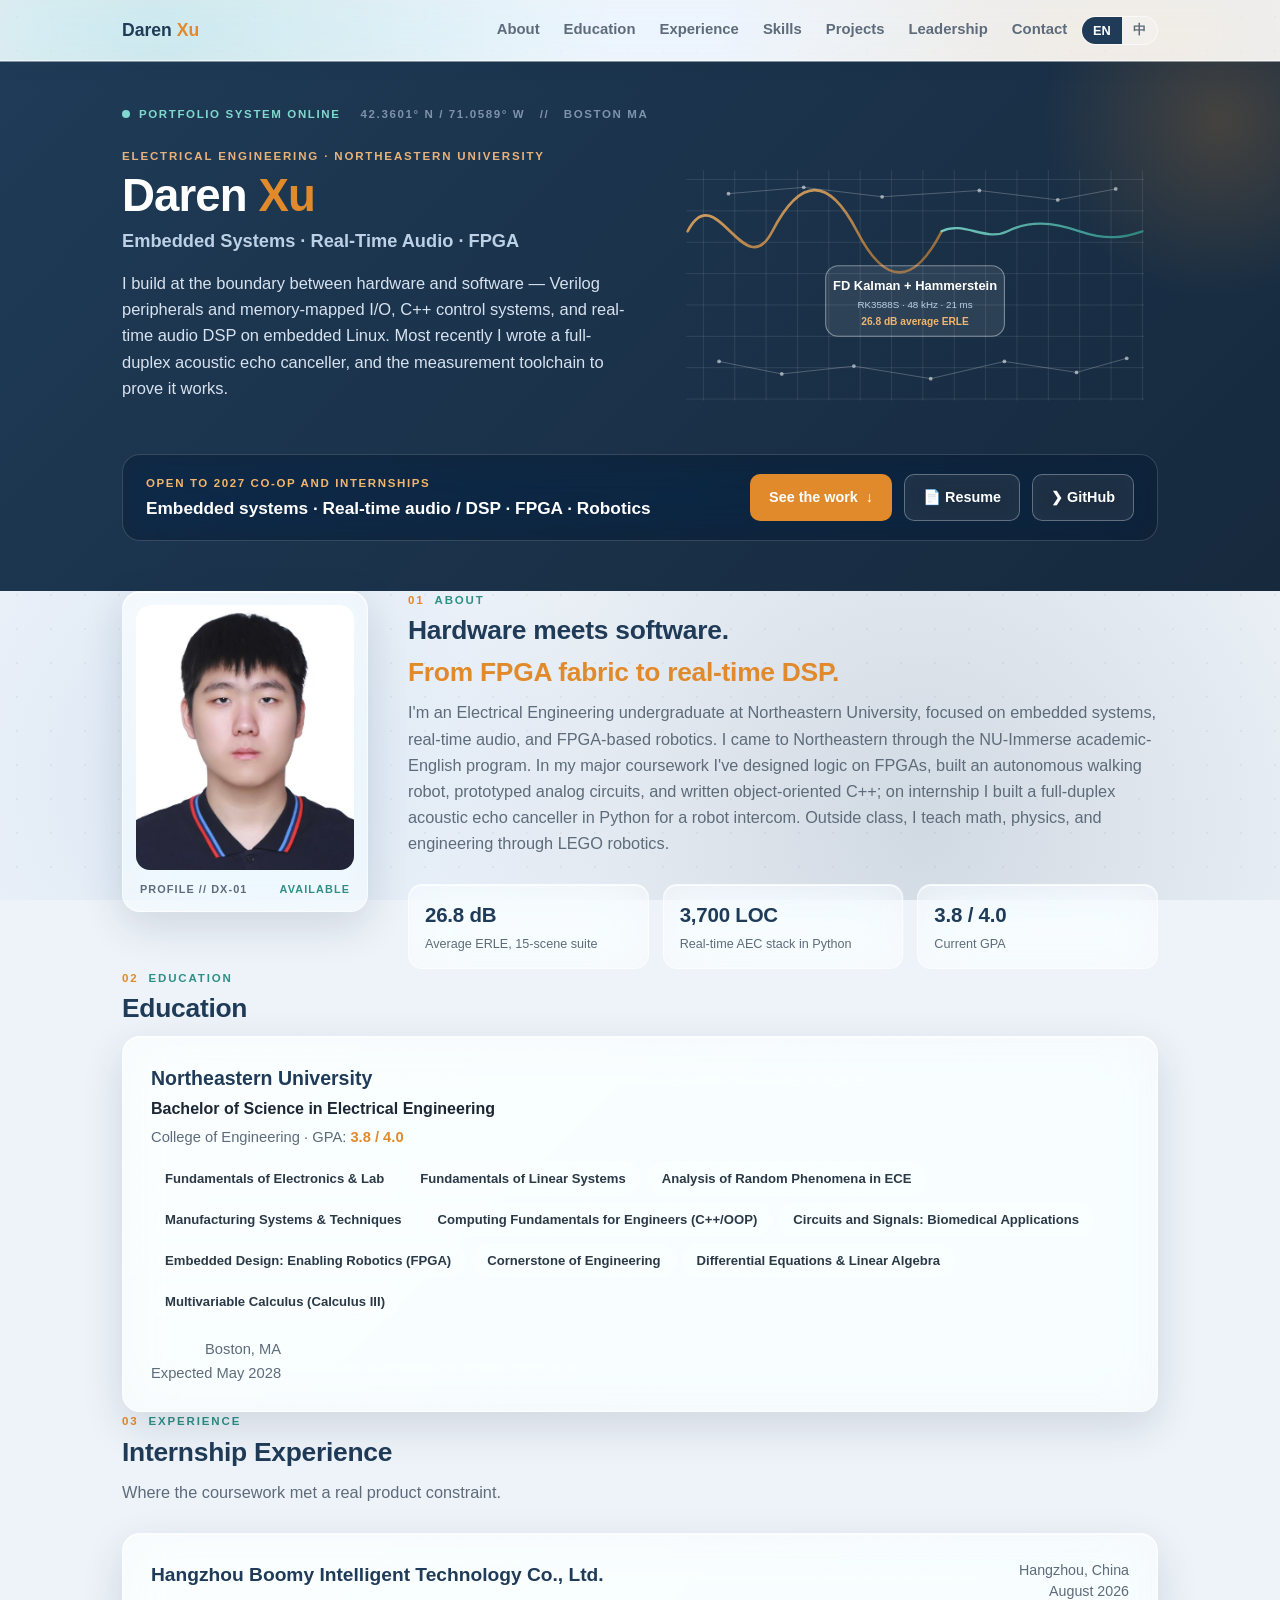
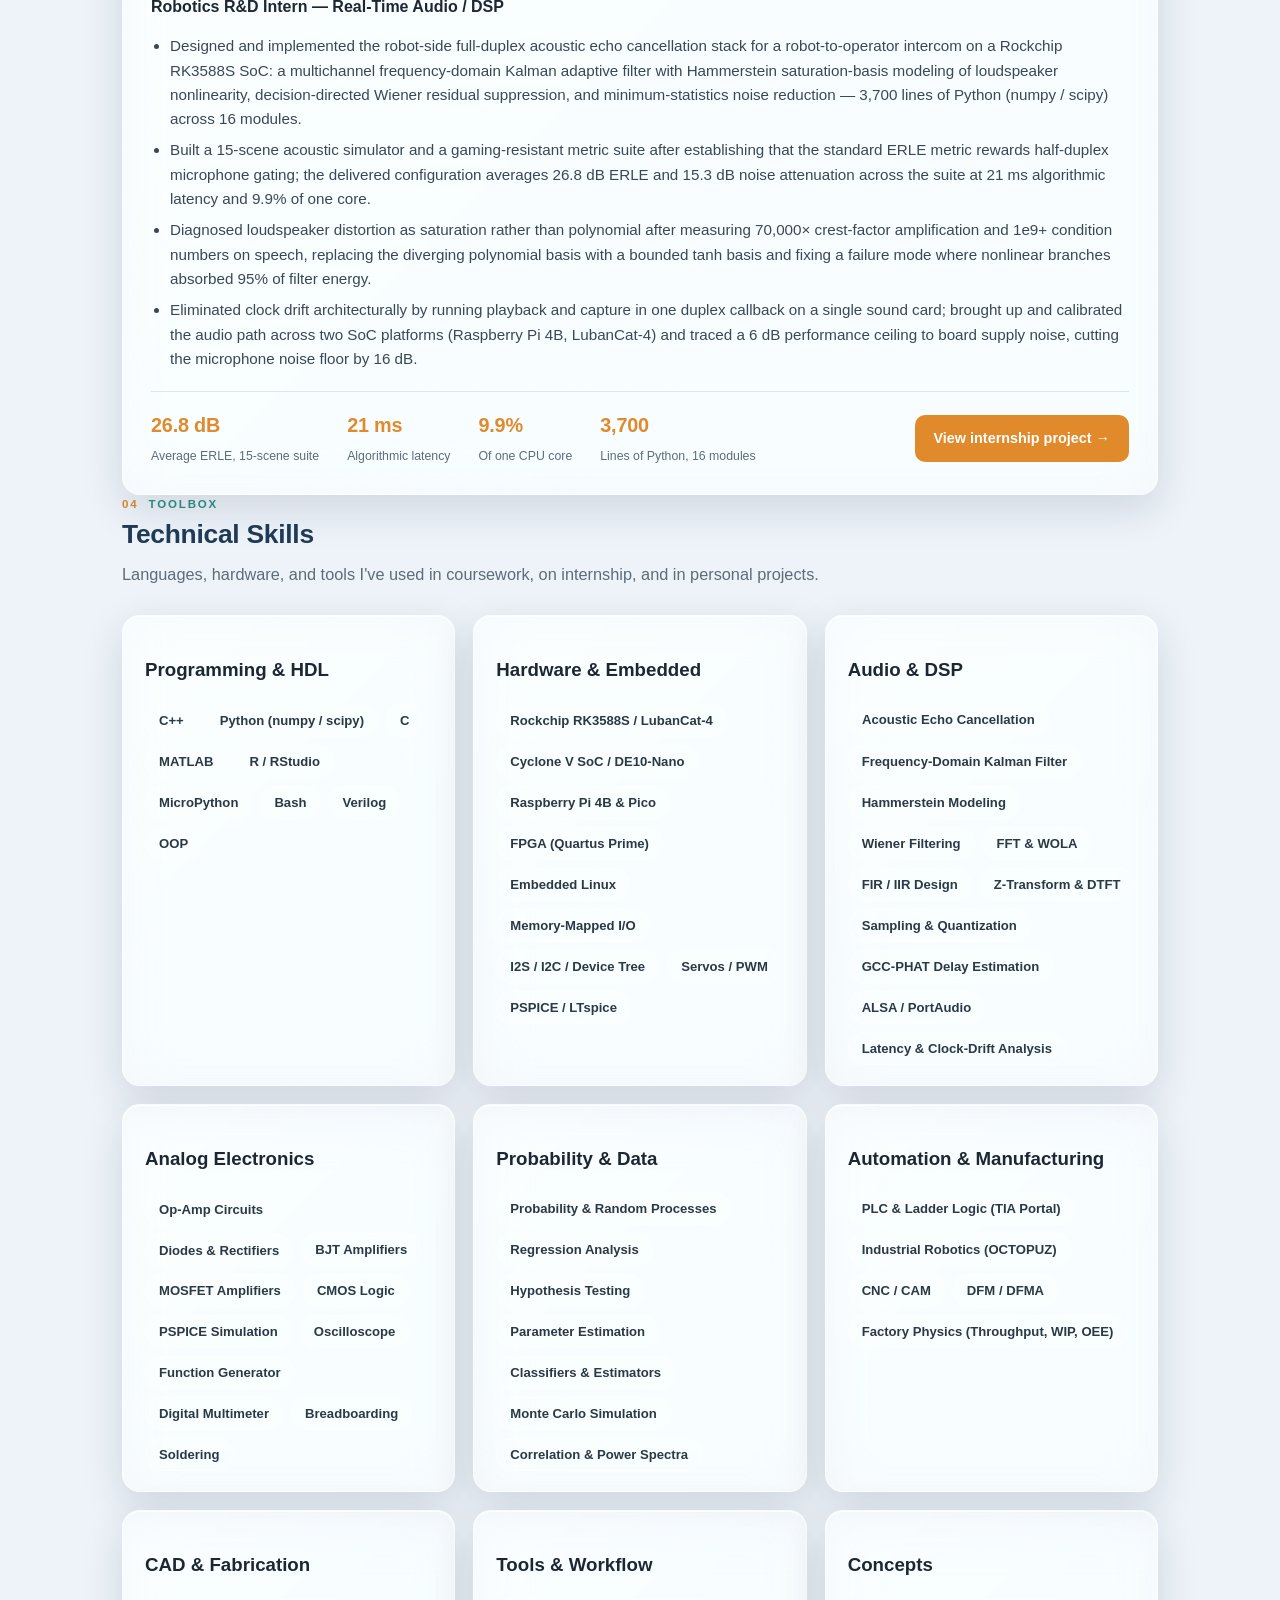
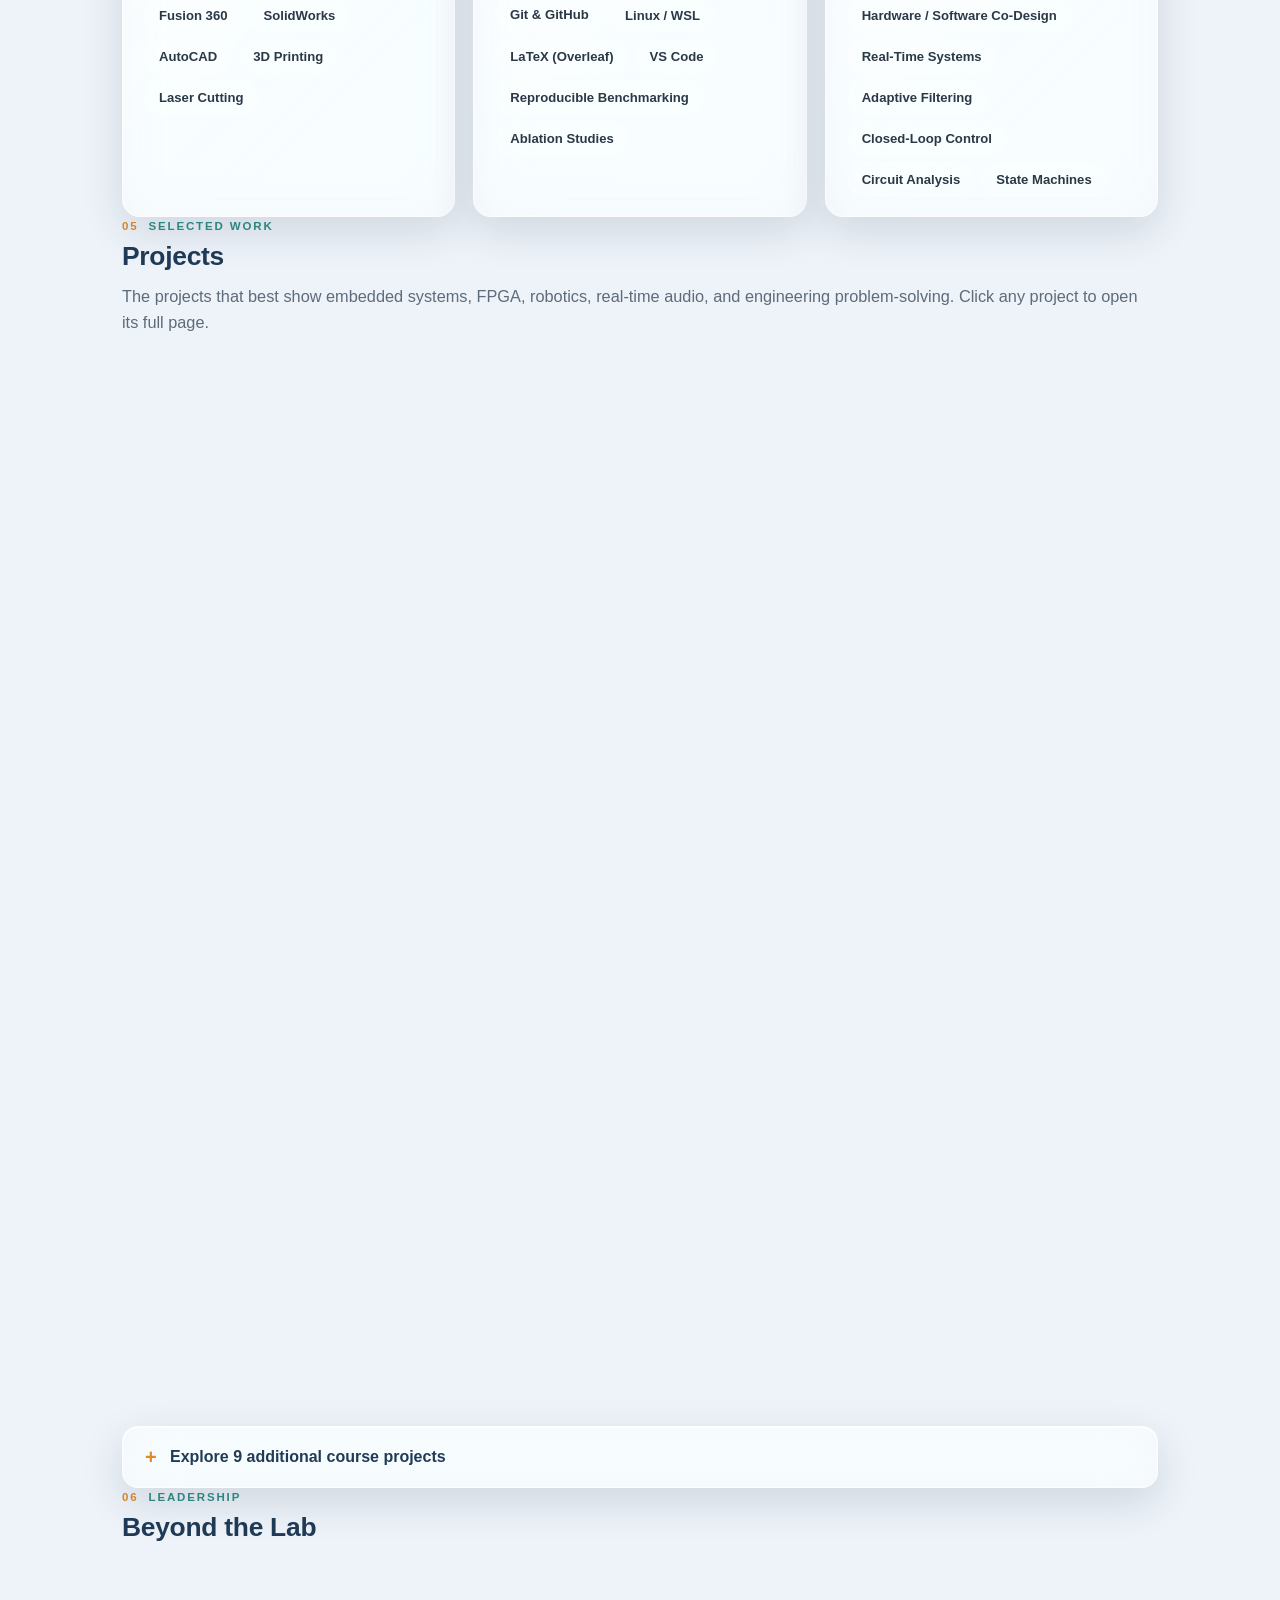
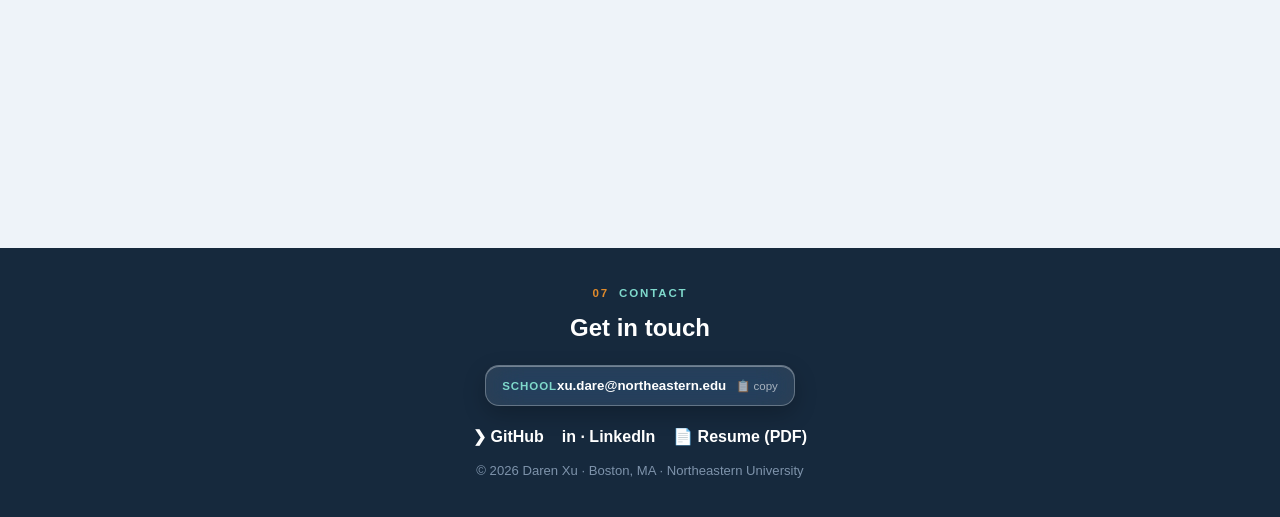
==== index.html @ 1334513c "Publish portfolio site Generated static site: bilingual landing page, 13 project pages, inline SVG d" ====
<!doctype html><html lang="en"><head><script>try{document.documentElement.setAttribute("data-lang",localStorage.getItem("lang")||"en")}catch(e){document.documentElement.setAttribute("data-lang","en")}</script>
<meta charset="utf-8"><meta name="viewport" content="width=device-width,initial-scale=1">
<title>Daren Xu · Embedded Systems, Real-Time Audio &amp; FPGA</title>
<meta name="description" content="Electrical Engineering portfolio of Daren Xu (Northeastern University) — embedded systems, real-time audio DSP, acoustic echo cancellation, FPGA, Verilog, C++, and robotics."><meta property="og:title" content="Daren Xu · Embedded Systems, Real-Time Audio &amp; FPGA"><meta property="og:description" content="Electrical Engineering portfolio of Daren Xu (Northeastern University) — embedded systems, real-time audio DSP, acoustic echo cancellation, FPGA, Verilog, C++, and robotics."><meta property="og:type" content="website"><meta property="og:image" content="assets/og-card.png"><meta name="twitter:card" content="summary_large_image"><meta name="twitter:title" content="Daren Xu · Embedded Systems, Real-Time Audio &amp; FPGA"><meta name="twitter:description" content="Electrical Engineering portfolio of Daren Xu (Northeastern University) — embedded systems, real-time audio DSP, acoustic echo cancellation, FPGA, Verilog, C++, and robotics."><meta name="twitter:image" content="assets/og-card.png"><link rel="icon" type="image/svg+xml" href="assets/favicon.svg">
<script type="application/ld+json">{"@context": "https://schema.org", "@type": "Person", "name": "Daren Xu", "jobTitle": "Electrical Engineering Student", "affiliation": {"@type": "CollegeOrUniversity", "name": "Northeastern University"}, "email": "mailto:xu.dare@northeastern.edu", "address": {"@type": "PostalAddress", "addressLocality": "Boston", "addressRegion": "MA"}, "sameAs": ["https://github.com/Daren210523", "https://www.linkedin.com/in/daren-xu-53a20a3a8"], "knowsAbout": ["Embedded systems", "FPGA", "Verilog", "C++", "Robotics", "Real-time audio", "Acoustic echo cancellation", "Adaptive filtering", "Signal processing"]}</script>
<link rel="stylesheet" href="assets/styles.css?v=cf0dbdbd"></head><body>
<a class="skip-link" href="#main-content">Skip to main content</a>
<canvas id="bgCanvas" aria-hidden="true"></canvas>
<div class="scroll-progress" aria-hidden="true"><span></span></div>
<nav aria-label="Primary navigation"><div class="wrap nav-in"><a class="brand" href="#top">Daren <span>Xu</span></a><div class="nav-right"><div class="nav-links" id="primary-navigation"><a href="#about"><span lang="en">About</span><span lang="zh">关于</span></a><a href="#education"><span lang="en">Education</span><span lang="zh">教育</span></a><a href="#experience"><span lang="en">Experience</span><span lang="zh">经历</span></a><a href="#skills"><span lang="en">Skills</span><span lang="zh">技能</span></a><a href="#projects"><span lang="en">Projects</span><span lang="zh">项目</span></a><a href="#more"><span lang="en">Leadership</span><span lang="zh">领导力</span></a><a href="#contact"><span lang="en">Contact</span><span lang="zh">联系</span></a></div><div class="langsw" role="group" aria-label="Language"><button type="button" class="lang-opt" data-set="en" aria-label="Show English">EN</button><button type="button" class="lang-opt" data-set="zh" aria-label="显示中文">中</button></div><button class="nav-toggle" type="button" aria-label="Open navigation menu" aria-controls="primary-navigation" aria-expanded="false">&#9776;</button></div></div></nav>
<header class="hero" id="top"><canvas id="heroCanvas" aria-hidden="true"></canvas>
  <div class="wrap hero-hud">
    <div class="hero-topline">
      <span class="system-online"><i class="pulse" aria-hidden="true"></i><span lang="en">Portfolio system online</span><span lang="zh">作品集系统在线</span></span>
      <span class="hero-coordinates">42.3601&deg; N / 71.0589&deg; W &nbsp; // &nbsp; BOSTON MA</span>
    </div>
    <div class="hero-main">
      <div class="hero-copy">
        <div class="eyebrow" style="color:#e9b27a"><span lang="en">Electrical Engineering · Northeastern University</span><span lang="zh">电气工程 · 东北大学</span></div>
        <h1>Daren <b>Xu</b></h1>
        <div class="role"><span lang="en">Embedded Systems · Real-Time Audio · FPGA</span><span lang="zh">嵌入式系统 · 实时音频 · FPGA</span></div>
        <p class="lead"><span lang="en">I build at the boundary between hardware and software — Verilog peripherals and memory-mapped I/O, C++ control systems, and real-time audio DSP on embedded Linux. Most recently I wrote a full-duplex acoustic echo canceller, and the measurement toolchain to prove it works.</span><span lang="zh">我在软硬件的交界处做设计——Verilog 外设与内存映射 I/O、C++ 控制系统，以及嵌入式 Linux 上的实时音频 DSP。最近我写了一套全双工声学回声消除系统，以及用来证明它确实有效的测量工具链。</span></p>
      </div>
      <div class="hero-art"><svg viewBox="0 0 620 330" xmlns="http://www.w3.org/2000/svg" preserveAspectRatio="xMidYMid meet" aria-hidden="true" style="width:100%;height:auto;display:block" font-family="Segoe UI,Arial">
<defs><linearGradient id="hgA" x1="0" y1="0" x2="1" y2="1"><stop offset="0" stop-color="#f2b66c" stop-opacity=".95"/><stop offset="1" stop-color="#e08a2b" stop-opacity=".6"/></linearGradient>
<linearGradient id="hgB" x1="0" y1="0" x2="1" y2="0"><stop offset="0" stop-color="#7fd9cc"/><stop offset="1" stop-color="#2f8f86"/></linearGradient></defs>
<g stroke="rgba(255,255,255,.13)" stroke-width="1"><line x1="40" y1="18" x2="40" y2="312"/><line x1="80" y1="18" x2="80" y2="312"/><line x1="120" y1="18" x2="120" y2="312"/><line x1="160" y1="18" x2="160" y2="312"/><line x1="200" y1="18" x2="200" y2="312"/><line x1="240" y1="18" x2="240" y2="312"/><line x1="280" y1="18" x2="280" y2="312"/><line x1="320" y1="18" x2="320" y2="312"/><line x1="360" y1="18" x2="360" y2="312"/><line x1="400" y1="18" x2="400" y2="312"/><line x1="440" y1="18" x2="440" y2="312"/><line x1="480" y1="18" x2="480" y2="312"/><line x1="520" y1="18" x2="520" y2="312"/><line x1="560" y1="18" x2="560" y2="312"/><line x1="600" y1="18" x2="600" y2="312"/><line x1="18" y1="30" x2="602" y2="30"/><line x1="18" y1="70" x2="602" y2="70"/><line x1="18" y1="110" x2="602" y2="110"/><line x1="18" y1="150" x2="602" y2="150"/><line x1="18" y1="190" x2="602" y2="190"/><line x1="18" y1="230" x2="602" y2="230"/><line x1="18" y1="270" x2="602" y2="270"/><line x1="18" y1="310" x2="602" y2="310"/></g>
<g fill="none" stroke-linecap="round">
<path d="M20 96 C56 26 92 166 128 96 S200 26 236 96 S308 166 344 96" stroke="url(#hgA)" stroke-width="3.4" opacity=".95"/>
<path d="M344 96 C372 82 400 110 428 96 S484 84 520 96 S576 104 600 96" stroke="url(#hgB)" stroke-width="3" opacity=".9"/>
</g>
<g><rect x="196" y="140" width="228" height="90" rx="16" fill="rgba(255,255,255,.09)" stroke="rgba(255,255,255,.42)" stroke-width="1.4"/>
<text x="310" y="171" text-anchor="middle" fill="#ffffff" font-size="16.5" font-weight="800">FD Kalman + Hammerstein</text>
<text x="310" y="194" text-anchor="middle" fill="#bcd0e6" font-size="12.5">RK3588S &#183; 48 kHz &#183; 21 ms</text>
<text x="310" y="216" text-anchor="middle" fill="#f2b66c" font-size="13" font-weight="700">26.8 dB average ERLE</text></g>
<g fill="rgba(255,255,255,.55)"><circle cx="60" cy="262" r="2.4"/><circle cx="140" cy="278" r="2.4"/><circle cx="232" cy="268" r="2.4"/><circle cx="330" cy="284" r="2.4"/><circle cx="424" cy="262" r="2.4"/><circle cx="516" cy="276" r="2.4"/><circle cx="580" cy="258" r="2.4"/><circle cx="72" cy="48" r="2.4"/><circle cx="168" cy="40" r="2.4"/><circle cx="268" cy="52" r="2.4"/><circle cx="392" cy="44" r="2.4"/><circle cx="492" cy="56" r="2.4"/><circle cx="566" cy="42" r="2.4"/></g>
<g stroke="rgba(255,255,255,.26)" stroke-width="1.2" fill="none">
<path d="M60 262 L140 278 L232 268 L330 284 L424 262 L516 276 L580 258"/>
<path d="M72 48 L168 40 L268 52 L392 44 L492 56 L566 42"/></g>
</svg></div>
    </div>
    <div class="hero-dock">
      <div class="dock-copy"><span><span lang="en">Open to 2027 co-op and internships</span><span lang="zh">寻找 2027 年 Co-op 与实习机会</span></span><strong><span lang="en">Embedded systems · Real-time audio / DSP · FPGA · Robotics</span><span lang="zh">嵌入式系统 · 实时音频 / DSP · FPGA · 机器人</span></strong></div>
      <div class="btns">
        <a class="btn btn-primary" href="#experience"><span lang="en">See the work</span><span lang="zh">查看作品</span> &darr;</a>
        <a class="btn btn-ghost i18n-btn" lang="en" href="Daren_Xu_Resume_Web.pdf" target="_blank">&#128196; Resume</a><a class="btn btn-ghost i18n-btn" lang="zh" href="Daren_Xu_Resume_CN_Web.pdf" target="_blank">&#128196; 简历</a>
        <a class="btn btn-ghost" href="https://github.com/Daren210523" target="_blank" rel="noopener">&#10095; GitHub</a>
      </div>
    </div>
  </div>
</header>
<main id="main-content">
<section id="about" class="wrap"><div class="about-grid">
  <div class="profile-panel card reveal"><img src="assets/photo.jpg" alt="Daren Xu" width="246" height="300">
    <div class="profile-status"><span>PROFILE // DX-01</span><b><span lang="en">Available</span><span lang="zh">开放机会</span></b></div></div>
  <div class="about-copy">
    <div class="eyebrow" data-index="01"><span lang="en">About</span><span lang="zh">关于</span></div>
    <h2 class="sec about-headline"><span class="headline-main"><span lang="en">Hardware meets software.</span><span lang="zh">软硬件协同设计。</span></span><span class="headline-sub"><span lang="en">From FPGA fabric to real-time DSP.</span><span lang="zh">从 FPGA 逻辑到实时 DSP。</span></span></h2>
    <p class="sec-sub"><span lang="en">I&#x27;m an Electrical Engineering undergraduate at Northeastern University, focused on embedded systems, real-time audio, and FPGA-based robotics. I came to Northeastern through the NU-Immerse academic-English program. In my major coursework I&#x27;ve designed logic on FPGAs, built an autonomous walking robot, prototyped analog circuits, and written object-oriented C++; on internship I built a full-duplex acoustic echo canceller in Python for a robot intercom. Outside class, I teach math, physics, and engineering through LEGO robotics.</span><span lang="zh">我是东北大学电气工程专业的本科生，专注于嵌入式系统、实时音频与基于 FPGA 的机器人。我通过 NU-Immerse 学术英语项目进入东北大学。在专业课程中，我在 FPGA 上设计数字逻辑、搭建了一台自主步行机器人、制作并分析模拟电路，并编写面向对象的 C++；在实习中，我用 Python 为机器人对讲系统构建了一套全双工声学回声消除系统。课外，我还通过乐高机器人课程教授数学、物理与工程。</span></p>
    <div class="telemetry reveal"><div><strong>26.8 dB</strong><span><span lang="en">Average ERLE, 15-scene suite</span><span lang="zh">15 场景平均 ERLE</span></span></div><div><strong>3,700 LOC</strong><span><span lang="en">Real-time AEC stack in Python</span><span lang="zh">Python 实时 AEC 代码栈</span></span></div><div><strong>3.8 / 4.0</strong><span><span lang="en">Current GPA</span><span lang="zh">当前 GPA</span></span></div></div>
  </div>
</div></section>
<section id="education" class="wrap reveal"><div class="eyebrow" data-index="02"><span lang="en">Education</span><span lang="zh">教育</span></div><h2 class="sec"><span lang="en">Education</span><span lang="zh">教育</span></h2>
  <div class="edu card"><div><h3>Northeastern University</h3>
    <div class="deg"><span lang="en">Bachelor of Science in Electrical Engineering</span><span lang="zh">电气工程理学学士</span></div>
    <div class="meta"><span lang="en">College of Engineering</span><span lang="zh">工程学院</span> &middot; GPA: <span class="gpa-edit">3.8 / 4.0</span></div>
    <div class="chips"><span class="chip"><span lang="en">Fundamentals of Electronics &amp; Lab</span><span lang="zh">电子学基础与实验</span></span><span class="chip"><span lang="en">Fundamentals of Linear Systems</span><span lang="zh">线性系统基础</span></span><span class="chip"><span lang="en">Analysis of Random Phenomena in ECE</span><span lang="zh">电气与计算机工程中的随机现象分析</span></span><span class="chip"><span lang="en">Manufacturing Systems &amp; Techniques</span><span lang="zh">制造系统与技术</span></span><span class="chip"><span lang="en">Computing Fundamentals for Engineers (C++/OOP)</span><span lang="zh">工程师计算基础（C++/面向对象）</span></span><span class="chip"><span lang="en">Circuits and Signals: Biomedical Applications</span><span lang="zh">电路与信号：生物医学应用</span></span><span class="chip"><span lang="en">Embedded Design: Enabling Robotics (FPGA)</span><span lang="zh">嵌入式设计：赋能机器人（FPGA）</span></span><span class="chip"><span lang="en">Cornerstone of Engineering</span><span lang="zh">工程基石</span></span><span class="chip"><span lang="en">Differential Equations &amp; Linear Algebra</span><span lang="zh">微分方程与线性代数</span></span><span class="chip"><span lang="en">Multivariable Calculus (Calculus III)</span><span lang="zh">多元微积分（微积分 III）</span></span></div></div>
    <div class="when"><span lang="en">Boston, MA</span><span lang="zh">美国波士顿</span><br><span lang="en">Expected May 2028</span><span lang="zh">预计 2028 年 5 月毕业</span></div></div>
</section>
<section id="experience" class="wrap"><div class="eyebrow" data-index="03"><span lang="en">Experience</span><span lang="zh">经历</span></div><h2 class="sec"><span lang="en">Internship Experience</span><span lang="zh">实习经历</span></h2>
  <p class="sec-sub"><span lang="en">Where the coursework met a real product constraint.</span><span lang="zh">课堂所学第一次面对真实的产品约束。</span></p>
  <div class="experience-card card reveal"><div class="experience-top"><div><h3 class="experience-company"><span lang="en">Hangzhou Boomy Intelligent Technology Co., Ltd.</span><span lang="zh">杭州景业智能科技股份有限公司</span></h3><div class="experience-role"><span lang="en">Robotics R&amp;D Intern — Real-Time Audio / DSP</span><span lang="zh">机器人研发实习生 — 实时音频 / 数字信号处理</span></div></div><div class="experience-meta"><span lang="en">Hangzhou, China</span><span lang="zh">中国杭州</span><br><span lang="en">August 2026</span><span lang="zh">2026 年 8 月</span></div></div><ul><li><span lang="en">Designed and implemented the robot-side full-duplex acoustic echo cancellation stack for a robot-to-operator intercom on a Rockchip RK3588S SoC: a multichannel frequency-domain Kalman adaptive filter with Hammerstein saturation-basis modeling of loudspeaker nonlinearity, decision-directed Wiener residual suppression, and minimum-statistics noise reduction — 3,700 lines of Python (numpy / scipy) across 16 modules.</span><span lang="zh">为机器人与操作员之间的对讲系统设计并实现了机器人端的全双工声学回声消除（AEC）软件栈，运行于瑞芯微 RK3588S SoC：多通道频域卡尔曼自适应滤波器、建模扩声器非线性的 Hammerstein 饱和基扩展、判决引导的维纳残余抑制，以及基于最小值统计的降噪 —— 共 3,700 行 Python（numpy / scipy），16 个模块。</span></li><li><span lang="en">Built a 15-scene acoustic simulator and a gaming-resistant metric suite after establishing that the standard ERLE metric rewards half-duplex microphone gating; the delivered configuration averages 26.8 dB ERLE and 15.3 dB noise attenuation across the suite at 21 ms algorithmic latency and 9.9% of one core.</span><span lang="zh">在确认业界常用的 ERLE 指标会奖励“静音麦克风”的半双工行为后，构建了 15 个场景的声学仿真器与一套抗指标操纵的评测体系；交付配置在全部场景上平均达到 26.8 dB ERLE 与 15.3 dB 噪声衰减，算法延迟 21 ms，占单核 9.9%。</span></li><li><span lang="en">Diagnosed loudspeaker distortion as saturation rather than polynomial after measuring 70,000× crest-factor amplification and 1e9+ condition numbers on speech, replacing the diverging polynomial basis with a bounded tanh basis and fixing a failure mode where nonlinear branches absorbed 95% of filter energy.</span><span lang="zh">实测语音下三次多项式基的峰值因数放大达 70,000 倍、相关矩阵条件数超过 1e9，据此判定扩声器失真的本质是饱和而非多项式，遂用有界的 tanh 饱和基替换发散的多项式基，解决了非线性分支吞掩 95% 滤波器能量的故障模式。</span></li><li><span lang="en">Eliminated clock drift architecturally by running playback and capture in one duplex callback on a single sound card; brought up and calibrated the audio path across two SoC platforms (Raspberry Pi 4B, LubanCat-4) and traced a 6 dB performance ceiling to board supply noise, cutting the microphone noise floor by 16 dB.</span><span lang="zh">通过将播放与采集放入同一声卡的单个双工回调，从架构上消除了时钟漂移；在两个 SoC 平台（Raspberry Pi 4B、LubanCat-4）完成音频通路的硬件调试与标定，并将 6 dB 的性能天花板定位为板级供电噪声，使麦克风底噪降低 16 dB。</span></li></ul><div class="experience-footer"><div class="experience-metrics"><div class="experience-metric"><strong>26.8 dB</strong><span><span lang="en">Average ERLE, 15-scene suite</span><span lang="zh">15 场景平均 ERLE</span></span></div><div class="experience-metric"><strong>21 ms</strong><span><span lang="en">Algorithmic latency</span><span lang="zh">算法延迟</span></span></div><div class="experience-metric"><strong>9.9%</strong><span><span lang="en">Of one CPU core</span><span lang="zh">单个 CPU 核心占用</span></span></div><div class="experience-metric"><strong>3,700</strong><span><span lang="en">Lines of Python, 16 modules</span><span lang="zh">Python 代码行数，16 个模块</span></span></div></div><a class="btn btn-primary" href="projects/full-duplex-acoustic-echo-cancellation-for-a-rob.html"><span lang="en">View internship project →</span><span lang="zh">查看实习项目 →</span></a></div></div>
</section>
<section id="skills" class="wrap"><div class="eyebrow" data-index="04"><span lang="en">Toolbox</span><span lang="zh">工具箱</span></div><h2 class="sec"><span lang="en">Technical Skills</span><span lang="zh">专业技能</span></h2>
  <p class="sec-sub"><span lang="en">Languages, hardware, and tools I&#x27;ve used in coursework, on internship, and in personal projects.</span><span lang="zh">我在课程、实习与个人项目中使用过的编程语言、硬件和工具。</span></p>
  <div class="skill-grid"><div class="skill-card card reveal"><h3><span lang="en">Programming &amp; HDL</span><span lang="zh">编程与 HDL</span></h3><div class="chips"><span class="chip">C++</span><span class="chip">Python (numpy / scipy)</span><span class="chip">C</span><span class="chip">MATLAB</span><span class="chip">R / RStudio</span><span class="chip">MicroPython</span><span class="chip">Bash</span><span class="chip">Verilog</span><span class="chip">OOP</span></div></div><div class="skill-card card reveal"><h3><span lang="en">Hardware &amp; Embedded</span><span lang="zh">硬件与嵌入式</span></h3><div class="chips"><span class="chip">Rockchip RK3588S / LubanCat-4</span><span class="chip">Cyclone V SoC / DE10-Nano</span><span class="chip">Raspberry Pi 4B &amp; Pico</span><span class="chip">FPGA (Quartus Prime)</span><span class="chip">Embedded Linux</span><span class="chip">Memory-Mapped I/O</span><span class="chip">I2S / I2C / Device Tree</span><span class="chip">Servos / PWM</span><span class="chip">PSPICE / LTspice</span></div></div><div class="skill-card card reveal"><h3><span lang="en">Audio &amp; DSP</span><span lang="zh">音频与 DSP</span></h3><div class="chips"><span class="chip">Acoustic Echo Cancellation</span><span class="chip">Frequency-Domain Kalman Filter</span><span class="chip">Hammerstein Modeling</span><span class="chip">Wiener Filtering</span><span class="chip">FFT &amp; WOLA</span><span class="chip">FIR / IIR Design</span><span class="chip">Z-Transform &amp; DTFT</span><span class="chip">Sampling &amp; Quantization</span><span class="chip">GCC-PHAT Delay Estimation</span><span class="chip">ALSA / PortAudio</span><span class="chip">Latency &amp; Clock-Drift Analysis</span></div></div><div class="skill-card card reveal"><h3><span lang="en">Analog Electronics</span><span lang="zh">模拟电子</span></h3><div class="chips"><span class="chip">Op-Amp Circuits</span><span class="chip">Diodes &amp; Rectifiers</span><span class="chip">BJT Amplifiers</span><span class="chip">MOSFET Amplifiers</span><span class="chip">CMOS Logic</span><span class="chip">PSPICE Simulation</span><span class="chip">Oscilloscope</span><span class="chip">Function Generator</span><span class="chip">Digital Multimeter</span><span class="chip">Breadboarding</span><span class="chip">Soldering</span></div></div><div class="skill-card card reveal"><h3><span lang="en">Probability &amp; Data</span><span lang="zh">概率与数据</span></h3><div class="chips"><span class="chip">Probability &amp; Random Processes</span><span class="chip">Regression Analysis</span><span class="chip">Hypothesis Testing</span><span class="chip">Parameter Estimation</span><span class="chip">Classifiers &amp; Estimators</span><span class="chip">Monte Carlo Simulation</span><span class="chip">Correlation &amp; Power Spectra</span></div></div><div class="skill-card card reveal"><h3><span lang="en">Automation &amp; Manufacturing</span><span lang="zh">自动化与制造</span></h3><div class="chips"><span class="chip">PLC &amp; Ladder Logic (TIA Portal)</span><span class="chip">Industrial Robotics (OCTOPUZ)</span><span class="chip">CNC / CAM</span><span class="chip">DFM / DFMA</span><span class="chip">Factory Physics (Throughput, WIP, OEE)</span></div></div><div class="skill-card card reveal"><h3><span lang="en">CAD &amp; Fabrication</span><span lang="zh">CAD 与制造</span></h3><div class="chips"><span class="chip">Fusion 360</span><span class="chip">SolidWorks</span><span class="chip">AutoCAD</span><span class="chip">3D Printing</span><span class="chip">Laser Cutting</span></div></div><div class="skill-card card reveal"><h3><span lang="en">Tools &amp; Workflow</span><span lang="zh">工具与工作流</span></h3><div class="chips"><span class="chip">Git &amp; GitHub</span><span class="chip">Linux / WSL</span><span class="chip">LaTeX (Overleaf)</span><span class="chip">VS Code</span><span class="chip">Reproducible Benchmarking</span><span class="chip">Ablation Studies</span></div></div><div class="skill-card card reveal"><h3><span lang="en">Concepts</span><span lang="zh">概念</span></h3><div class="chips"><span class="chip">Hardware / Software Co-Design</span><span class="chip">Real-Time Systems</span><span class="chip">Adaptive Filtering</span><span class="chip">Closed-Loop Control</span><span class="chip">Circuit Analysis</span><span class="chip">State Machines</span></div></div></div></section>
<section id="projects" class="wrap"><div class="eyebrow" data-index="05"><span lang="en">Selected Work</span><span lang="zh">精选作品</span></div><h2 class="sec"><span lang="en">Projects</span><span lang="zh">项目</span></h2>
  <p class="sec-sub"><span lang="en">The projects that best show embedded systems, FPGA, robotics, real-time audio, and engineering problem-solving. Click any project to open its full page.</span><span lang="zh">最能体现嵌入式系统、FPGA、机器人、实时音频与工程问题解决能力的项目。点击任意项目可打开其完整页面。</span></p>
  <div class="proj-grid featured-grid"><a class="proj card reveal" href="projects/full-duplex-acoustic-echo-cancellation-for-a-rob.html"><div class="thumb thumb-svg"><svg viewBox="0 0 400 230" xmlns="http://www.w3.org/2000/svg" preserveAspectRatio="xMidYMid meet" style="width:100%;height:100%;display:block" font-family="Segoe UI,Arial">
<defs><linearGradient id="aecbg" x1="0" y1="0" x2="1" y2="1"><stop offset="0" stop-color="#0a2036"/><stop offset="1" stop-color="#123043"/></linearGradient>
<filter id="aecglow"><feGaussianBlur stdDeviation="3" result="b"/><feMerge><feMergeNode in="b"/><feMergeNode in="SourceGraphic"/></feMerge></filter></defs>
<rect width="400" height="230" fill="url(#aecbg)"/>
<g fill="none" stroke-linecap="round"><path d="M20 84 C36 44 52 124 70 84 S104 44 124 84" stroke="#e08a2b" stroke-width="4" filter="url(#aecglow)"/>
<path d="M276 84 C290 76 302 92 316 84 S346 78 380 84" stroke="#2f8f86" stroke-width="3.4"/></g>
<g><rect x="140" y="48" width="120" height="72" rx="13" fill="#0b2539" stroke="#4fb3ab" stroke-width="1.8"/>
<text x="200" y="76" text-anchor="middle" fill="#f4f9ff" font-size="15" font-weight="800">FD Kalman AEC</text>
<text x="200" y="97" text-anchor="middle" fill="#8fc6d5" font-size="11">Hammerstein &#183; 48 kHz</text></g>
<g stroke="#7fd9cc" stroke-width="1.6" fill="none"><path d="M124 84 H136"/><path d="M264 84 H276"/></g>
<text x="200" y="158" text-anchor="middle" fill="#f2b66c" font-size="30" font-weight="800">26.8 dB</text>
<text x="200" y="178" text-anchor="middle" fill="#93afc2" font-size="11">average ERLE &#183; 15-scene suite</text>
<text x="200" y="209" text-anchor="middle" fill="#d4e7f2" font-size="14" font-weight="700">Full-Duplex Echo Cancellation</text>
</svg><span class="star">&#9733; <span lang="en">Featured</span><span lang="zh">精选</span></span></div><div class="body"><h4><span lang="en">Full-Duplex Acoustic Echo Cancellation for a Robot Intercom</span><span lang="zh">机器人对讲系统的全双工声学回声消除</span></h4><p><span lang="en">The robot-side audio stack for a robot-to-operator intercom: a multichannel frequency-domain Kalman adaptive filter with Hammerstein s…</span><span lang="zh">机器人端的音频软件栈，服务于机器人与操作员之间的对讲：多通道频域卡尔曼自适应滤波器、用 Hammerstein 饱和基建模扬声…</span></p><div class="tags"><span class="tag">Python (numpy / scipy)</span><span class="tag">Acoustic Echo Cancellation</span><span class="tag">Frequency-Domain Kalman Filter</span><span class="tag">Hammerstein Modeling</span></div><span class="view"><span lang="en">View project →</span><span lang="zh">查看项目 →</span></span></div></a><a class="proj card reveal" href="projects/autonomous-hexapod-spider-robot.html"><div class="thumb thumb-svg"><svg viewBox="0 0 400 230" xmlns="http://www.w3.org/2000/svg" preserveAspectRatio="xMidYMid meet" style="width:100%;height:100%;display:block">
<defs><linearGradient id="thbg" x1="0" y1="0" x2="1" y2="1"><stop offset="0" stop-color="#21466a"/><stop offset="1" stop-color="#142539"/></linearGradient></defs>
<rect width="400" height="230" fill="url(#thbg)"/>
<g fill="none" stroke="#e08a2b" stroke-width="2" opacity="0.85"><path d="M182 50 q18 -15 36 0"/><path d="M174 42 q26 -21 52 0"/><path d="M166 34 q34 -27 68 0"/></g>
<g stroke-width="5" fill="none" stroke-linecap="round" stroke-linejoin="round">
<polyline points="227,92 268,78 305,66" stroke="#e08a2b"/><polyline points="227,120 272,120 312,120" stroke="#2f8f86"/>
<polyline points="227,148 268,162 305,176" stroke="#e08a2b"/><polyline points="173,92 132,78 95,66" stroke="#2f8f86"/>
<polyline points="173,120 128,120 88,120" stroke="#e08a2b"/><polyline points="173,148 132,162 95,176" stroke="#2f8f86"/></g>
<g fill="#cfe0f0"><circle cx="305" cy="66" r="4"/><circle cx="312" cy="120" r="4"/><circle cx="305" cy="176" r="4"/><circle cx="95" cy="66" r="4"/><circle cx="88" cy="120" r="4"/><circle cx="95" cy="176" r="4"/></g>
<rect x="173" y="66" width="54" height="108" rx="16" fill="#2c4a6b" stroke="#9fc3cf" stroke-width="2"/>
<circle cx="200" cy="86" r="9" fill="#16293d" stroke="#9fc3cf" stroke-width="1.5"/><circle cx="196" cy="86" r="2.2" fill="#e08a2b"/><circle cx="204" cy="86" r="2.2" fill="#e08a2b"/>
<text x="200" y="212" text-anchor="middle" fill="#9fb6cf" font-family="Segoe UI,Arial" font-size="15" font-weight="700">Hexapod Spider Robot</text></svg><span class="star">&#9733; <span lang="en">Featured</span><span lang="zh">精选</span></span></div><div class="body"><h4><span lang="en">Autonomous Hexapod Spider Robot</span><span lang="zh">自主六足蜘蛛机器人</span></h4><p><span lang="en">A six-legged (hexapod) walking robot controlled in C++ on a DE10-Nano (Intel Cyclone V SoC). The FPGA generates 18 servo PWM signals p…</span><span lang="zh">一个用 C++ 在 DE10-Nano（Intel Cyclone V SoC）上控制的六足步行机器人。FPGA 生成 18…</span></p><div class="tags"><span class="tag">C++ / OOP</span><span class="tag">Cyclone V SoC</span><span class="tag">DE10-Nano</span><span class="tag">Embedded Linux</span></div><span class="view"><span lang="en">View project →</span><span lang="zh">查看项目 →</span></span></div></a><a class="proj card reveal" href="projects/healthy-habit-adventure-interactive-health-educa.html"><div class="thumb"><img src="assets/projects/design-healthy-habit-adventure-interactive-health-educa-0.jpg" alt="Healthy Habit Adventure — Interactive Health-Education Exhibit" loading="lazy"><span class="star">&#9733; <span lang="en">Featured</span><span lang="zh">精选</span></span><span class="vid">&#9654; <span lang="en">Video</span><span lang="zh">视频</span></span></div><div class="body"><h4><span lang="en">Healthy Habit Adventure — Interactive Health-Education Exhibit</span><span lang="zh">健康习惯大冒险 — 互动式健康教育展品</span></h4><p><span lang="en">A portable, electronics-driven museum exhibit that teaches children (ages 7–11) about health and well-being through interactive play.…</span><span lang="zh">一个便携、由电子驱动的博物馆展品，通过动手互动向儿童（7–11 岁）普及健康与福祉知识。它以 Raspberry Pi Pic…</span></p><div class="tags"><span class="tag">Raspberry Pi Pico</span><span class="tag">MicroPython</span><span class="tag">Servos / PWM</span><span class="tag">NeoPixel LEDs</span></div><span class="view"><span lang="en">View project →</span><span lang="zh">查看项目 →</span></span></div></a><a class="proj card reveal" href="projects/smart-traffic-intersection-simulator.html"><div class="thumb"><img src="assets/projects/software-smart-traffic-intersection-simulator-0.png" alt="Smart Traffic Intersection Simulator" loading="lazy"><span class="star">&#9733; <span lang="en">Featured</span><span lang="zh">精选</span></span></div><div class="body"><h4><span lang="en">Smart Traffic Intersection Simulator</span><span lang="zh">智能交通路口模拟器</span></h4><p><span lang="en">A discrete-time C++ simulation of a two-way signalized intersection, built to study congestion and how emergency vehicles can clear tr…</span><span lang="zh">一个用 C++ 编写的离散时间双向信号灯路口模拟器，用于研究交通拥堵以及紧急车辆如何疏导交通。由七个类组成的面向对象引擎对车辆…</span></p><div class="tags"><span class="tag">C++</span><span class="tag">OOP / Composition</span><span class="tag">State Machines</span><span class="tag">std::deque</span></div><span class="view"><span lang="en">View project →</span><span lang="zh">查看项目 →</span></span></div></a></div>
  <details class="archive"><summary><span lang="en">Explore 9 additional course projects</span><span lang="zh">查看另外 9 个课程项目</span></summary><div class="class-group"><div class="class-head"><span class="cc">EECE 2160</span><span class="cn"><span lang="en">Embedded Design: Enabling Robotics</span><span lang="zh">嵌入式设计：赋能机器人</span></span><span class="cat"><span lang="en">Embedded &amp; FPGA</span><span lang="zh">嵌入式与 FPGA</span></span></div><div class="proj-grid"><a class="proj card reveal" href="projects/4-bit-ripple-carry-adder-on-fpga.html"><div class="thumb"><img src="assets/projects/embedded-4-bit-ripple-carry-adder-on-fpga-0.png" alt="4-Bit Ripple-Carry Adder on FPGA" loading="lazy"></div><div class="body"><h4><span lang="en">4-Bit Ripple-Carry Adder on FPGA</span><span lang="zh">FPGA 上的 4 位行波进位加法器</span></h4><p><span lang="en">Designed and verified a 4-bit ripple-carry adder in Intel Quartus Prime by chaining four full-adder building blocks targeting the Cycl…</span><span lang="zh">在 Intel Quartus Prime 中通过级联四个全加器模块，设计并验证了一个面向 Cyclone V（DE1-SoC…</span></p><div class="tags"><span class="tag">FPGA</span><span class="tag">Quartus Prime</span><span class="tag">Digital Logic</span><span class="tag">Schematic Design</span></div><span class="view"><span lang="en">View project →</span><span lang="zh">查看项目 →</span></span></div></a><a class="proj card reveal" href="projects/fpga-based-embedded-robotics-sensing-and-actuati.html"><div class="thumb"><img src="assets/projects/embedded-fpga-based-embedded-robotics-sensing-and-actuati-0.jpg" alt="FPGA-Based Embedded Robotics: Sensing and Actuation" loading="lazy"></div><div class="body"><h4><span lang="en">FPGA-Based Embedded Robotics: Sensing and Actuation</span><span lang="zh">基于 FPGA 的嵌入式机器人：感知与驱动</span></h4><p><span lang="en">Built and characterized embedded hardware on the DE1-SoC platform, interfacing an ultrasonic distance sensor and a joystick-controlled…</span><span lang="zh">在 DE1-SoC 平台上搭建并测试嵌入式硬件，用 FPGA 生成的 PWM 信号驱动超声波测距传感器和一个由摇杆控制的 RC…</span></p><div class="tags"><span class="tag">DE1-SoC</span><span class="tag">Embedded Systems</span><span class="tag">PWM</span><span class="tag">Ultrasonic Sensor</span></div><span class="view"><span lang="en">View project →</span><span lang="zh">查看项目 →</span></span></div></a><a class="proj card reveal" href="projects/interactive-c-bit-manipulation-utility.html"><div class="thumb"><img src="assets/projects/embedded-interactive-c-bit-manipulation-utility-0.png" alt="Interactive C++ Bit-Manipulation Utility" loading="lazy"></div><div class="body"><h4><span lang="en">Interactive C++ Bit-Manipulation Utility</span><span lang="zh">交互式 C++ 位操作工具</span></h4><p><span lang="en">Developed an interactive C++ program that converts an 8-bit integer to binary and lets the user inspect, set, and clear individual bit…</span><span lang="zh">开发了一个交互式 C++ 程序，将 8 位整数转换为二进制，并允许用户检查、置位和清除单个比特，每次操作后显示修改后的二进制值…</span></p><div class="tags"><span class="tag">C++</span><span class="tag">Bitwise Operations</span><span class="tag">g++</span><span class="tag">Linux</span></div><span class="view"><span lang="en">View project →</span><span lang="zh">查看项目 →</span></span></div></a></div></div><div class="class-group"><div class="class-head"><span class="cc">GE 1501</span><span class="cn"><span lang="en">Cornerstone of Engineering</span><span lang="zh">工程基石</span></span><span class="cat"><span lang="en">Design &amp; Fabrication</span><span lang="zh">设计与制造</span></span></div><div class="proj-grid"><a class="proj card reveal" href="projects/raspberry-pi-pico-embedded-system-design.html"><div class="thumb"><img src="assets/projects/design-raspberry-pi-pico-embedded-system-design-0.png" alt="Raspberry Pi Pico Embedded System Design" loading="lazy"></div><div class="body"><h4><span lang="en">Raspberry Pi Pico Embedded System Design</span><span lang="zh">Raspberry Pi Pico 嵌入式系统设计</span></h4><p><span lang="en">Designed and prototyped a microcontroller circuit on a Raspberry Pi Pico, integrating multiple LEDs, current-limiting resistors, a pus…</span><span lang="zh">在 Raspberry Pi Pico 上设计并搭建了一个微控制器电路原型，在面包板上集成了多个 LED、限流电阻、一个按钮和…</span></p><div class="tags"><span class="tag">Raspberry Pi Pico</span><span class="tag">Embedded Systems</span><span class="tag">Breadboard Prototyping</span><span class="tag">Circuit Design</span></div><span class="view"><span lang="en">View project →</span><span lang="zh">查看项目 →</span></span></div></a></div></div><div class="class-group"><div class="class-head"><span class="cc">EECE 2140</span><span class="cn"><span lang="en">Computing Fundamentals for Engineers</span><span lang="zh">工程师计算基础</span></span><span class="cat"><span lang="en">Software &amp; Algorithms</span><span lang="zh">软件与算法</span></span></div><div class="proj-grid"><a class="proj card reveal" href="projects/network-routing-engine-dfs-pathfinder.html"><div class="thumb"><img src="assets/projects/software-network-routing-engine-dfs-pathfinder-0.png" alt="Network Routing Engine (DFS Pathfinder)" loading="lazy"></div><div class="body"><h4><span lang="en">Network Routing Engine (DFS Pathfinder)</span><span lang="zh">网络路由引擎（DFS 寻路）</span></h4><p><span lang="en">A C++ network routing engine that parses a weighted graph of nodes and bandwidth-labeled links, then applies depth-first search to fin…</span><span lang="zh">一个 C++ 网络路由引擎，它解析由节点和带带宽标注的链路组成的加权图，再用深度优先搜索（DFS）寻找满足最小带宽约束的可行路…</span></p><div class="tags"><span class="tag">C++</span><span class="tag">DFS</span><span class="tag">Graphs</span><span class="tag">Smart Pointers</span></div><span class="view"><span lang="en">View project →</span><span lang="zh">查看项目 →</span></span></div></a><a class="proj card reveal" href="projects/terminal-calculator-c.html"><div class="thumb"><img src="assets/projects/software-terminal-calculator-c-0.png" alt="Terminal Calculator (C++)" loading="lazy"></div><div class="body"><h4><span lang="en">Terminal Calculator (C++)</span><span lang="zh">终端计算器（C++）</span></h4><p><span lang="en">A command-line arithmetic calculator written in C++ supporting addition, subtraction, multiplication, division, and modulo operations…</span><span lang="zh">一个用 C++ 编写的命令行算术计算器，支持加、减、乘、除和取模运算，带交互式运算循环和退出命令。程序使用 std::limi…</span></p><div class="tags"><span class="tag">C++</span><span class="tag">CLI</span><span class="tag">Input Validation</span><span class="tag">g++</span></div><span class="view"><span lang="en">View project →</span><span lang="zh">查看项目 →</span></span></div></a></div></div><div class="class-group"><div class="class-head"><span class="cc">EECE 2150</span><span class="cn"><span lang="en">Circuits and Signals: Biomedical Applications</span><span lang="zh">电路与信号：生物医学应用</span></span><span class="cat"><span lang="en">Circuits &amp; Signals</span><span lang="zh">电路与信号</span></span></div><div class="proj-grid"><a class="proj card reveal" href="projects/ecg-signal-acquisition-and-frequency-domain-anal.html"><div class="thumb"><img src="assets/projects/signals-ecg-signal-acquisition-and-frequency-domain-anal-0.png" alt="ECG Signal Acquisition and Frequency-Domain Analysis" loading="lazy"></div><div class="body"><h4><span lang="en">ECG Signal Acquisition and Frequency-Domain Analysis</span><span lang="zh">心电信号采集与频域分析</span></h4><p><span lang="en">Acquired body-surface electrocardiogram (ECG) signals through an instrumentation front-end and analyzed them in both the time and freq…</span><span lang="zh">通过仪表前端采集体表心电（ECG）信号，并使用 MATLAB 在时域和频域两方面进行分析。该工作将原始与增益缩放后的时域波形同…</span></p><div class="tags"><span class="tag">ECG</span><span class="tag">MATLAB</span><span class="tag">FFT</span><span class="tag">Biomedical Signals</span></div><span class="view"><span lang="en">View project →</span><span lang="zh">查看项目 →</span></span></div></a><a class="proj card reveal" href="projects/digital-filtering-and-qrs-heartbeat-detection-pi.html"><div class="thumb"><img src="assets/projects/signals-digital-filtering-and-qrs-heartbeat-detection-pi-0.png" alt="Digital Filtering and QRS Heartbeat Detection Pipeline" loading="lazy"></div><div class="body"><h4><span lang="en">Digital Filtering and QRS Heartbeat Detection Pipeline</span><span lang="zh">数字滤波与 QRS 心搏检测流水线</span></h4><p><span lang="en">Designed a multi-stage digital signal processing pipeline in MATLAB to clean noisy ECG recordings and detect heartbeats. The chain app…</span><span lang="zh">在 MATLAB 中设计了一条多级数字信号处理流水线，用于净化含噪的 ECG 记录并检测心搏。该处理链依次应用巴特沃斯低通滤波…</span></p><div class="tags"><span class="tag">Digital Filtering</span><span class="tag">Butterworth</span><span class="tag">Parks-McClellan FIR</span><span class="tag">Notch Filter</span></div><span class="view"><span lang="en">View project →</span><span lang="zh">查看项目 →</span></span></div></a><a class="proj card reveal" href="projects/fourier-analysis-and-spice-spectral-simulation.html"><div class="thumb"><img src="assets/projects/signals-fourier-analysis-and-spice-spectral-simulation-0.png" alt="Fourier Analysis and SPICE Spectral Simulation" loading="lazy"></div><div class="body"><h4><span lang="en">Fourier Analysis and SPICE Spectral Simulation</span><span lang="zh">傅里叶分析与 SPICE 频谱仿真</span></h4><p><span lang="en">Explored discrete Fourier methods and circuit-level spectral behavior for periodic signals. A square wave was decomposed and reconstru…</span><span lang="zh">探索了周期信号的离散傅里叶方法以及电路层面的频谱行为。在 MATLAB 中通过 FFT/IFFT 对方波进行分解与重建，以验证…</span></p><div class="tags"><span class="tag">FFT</span><span class="tag">IFFT</span><span class="tag">LTspice</span><span class="tag">Spectral Analysis</span></div><span class="view"><span lang="en">View project →</span><span lang="zh">查看项目 →</span></span></div></a></div></div></details>
</section>
<section id="more" class="wrap"><div class="eyebrow" data-index="06"><span lang="en">Leadership</span><span lang="zh">领导力</span></div><h2 class="sec"><span lang="en">Beyond the Lab</span><span lang="zh">课堂之外</span></h2><div class="two">
  <div class="mini card reveal"><h4><span lang="en">Leadership &amp; Community</span><span lang="zh">领导力与社区</span></h4>
    <div class="role2"><span lang="en">STEM Instructor (Volunteer) — Roxbury Robotics Club</span><span lang="zh">STEM 讲师（志愿者）— Roxbury 机器人俱乐部</span></div>
    <div class="dt"><span lang="en">Sep 2025 – Dec 2025</span><span lang="zh">2025 年 9 月 – 12 月</span></div>
    <ul><li><span lang="en">Teach children fundamental math, physics, and engineering concepts through hands-on LEGO robotics projects.</span><span lang="zh">通过动手的乐高机器人项目，向孩子们教授数学、物理和工程的基础概念。</span></li>
        <li><span lang="en">Combine science education with practical engineering to inspire young learners.</span><span lang="zh">将科学教育与工程实践相结合，启发年轻学习者。</span></li></ul></div>
  <div class="mini card reveal"><h4><span lang="en">Languages</span><span lang="zh">语言</span></h4><div class="lang-row"><b><span lang="en">Mandarin Chinese</span><span lang="zh">中文（普通话）</span></b><span><span lang="en">Native</span><span lang="zh">母语</span></span></div><div class="lang-row"><b><span lang="en">English</span><span lang="zh">英语</span></b><span><span lang="en">Professional working proficiency</span><span lang="zh">专业工作能力</span></span></div>
    <h4 style="margin-top:16px"><span lang="en">Interests</span><span lang="zh">兴趣爱好</span></h4><div class="chips"><span class="chip"><span lang="en">Embedded Robotics</span><span lang="zh">嵌入式机器人</span></span><span class="chip"><span lang="en">Real-Time Audio</span><span lang="zh">实时音频</span></span><span class="chip"><span lang="en">FPGA Co-Design</span><span lang="zh">FPGA 协同设计</span></span><span class="chip"><span lang="en">Quantitative Trading</span><span lang="zh">量化交易</span></span><span class="chip"><span lang="en">Consumer Electronics</span><span lang="zh">消费电子</span></span><span class="chip"><span lang="en">Cycling</span><span lang="zh">骑行</span></span></div></div>
</div></section>
</main>
<footer id="contact"><div class="wrap"><div class="footer-heading"><div class="eyebrow" data-index="07"><span lang="en">Contact</span><span lang="zh">联系</span></div>
  <h2><span lang="en">Get in touch</span><span lang="zh">联系我</span></h2></div>
  <div class="emails" style="justify-content:center"><button type="button" class="email-card" data-email="xu.dare@northeastern.edu" aria-label="Copy school email address xu.dare@northeastern.edu"><span><span class="lab"><span lang="en">School</span><span lang="zh">学校</span></span><span class="addr">xu.dare@northeastern.edu</span></span><span class="cp">&#128203; <span lang="en">copy</span><span lang="zh">复制</span></span></button></div>
  <div class="fbtns" style="margin-top:18px">
    <a href="https://github.com/Daren210523" target="_blank" rel="noopener">&#10095; GitHub</a>
    <a href="https://www.linkedin.com/in/daren-xu-53a20a3a8" target="_blank" rel="noopener">in &middot; LinkedIn</a>
    <a class=" i18n-btn" lang="en" href="Daren_Xu_Resume_Web.pdf" target="_blank">&#128196; Resume (PDF)</a><a class=" i18n-btn" lang="zh" href="Daren_Xu_Resume_CN_Web.pdf" target="_blank">&#128196; 简历 (PDF)</a></div>
  <div class="small">&copy; 2026 Daren Xu &middot; Boston, MA &middot; Northeastern University</div></div></footer>
<script src="assets/site.js?v=cf0dbdbd"></script></body></html>
---- assets/styles.css ----
:root{--ink:#1d2733;--muted:#5d6b7a;--navy:#1f3b57;--navy2:#16293d;--accent:#e08a2b;--accent2:#2f8f86;
  --bg:#f4f7fb;--card:#fff;--line:#e4e9f0;--chip:#eef3f9;--shadow:0 6px 24px rgba(22,41,61,.08);
  --glass:rgba(255,255,255,.35);--glassS:rgba(255,255,255,.42);--gbrd:rgba(255,255,255,.55);--blur:blur(26px) saturate(180%) brightness(1.04);
  --ghi:inset 0 1px 0 rgba(255,255,255,.78),inset 0 0 0 1px rgba(255,255,255,.06);--gsh:0 14px 42px rgba(22,41,61,.14)}
*{box-sizing:border-box}html{scroll-behavior:smooth;background-color:#eef3f9;
  background-image:radial-gradient(60vw 60vw at 12% 6%,rgba(47,143,134,.16),transparent 60%),radial-gradient(55vw 55vw at 88% 16%,rgba(224,138,43,.13),transparent 60%),radial-gradient(62vw 62vw at 72% 92%,rgba(31,59,87,.14),transparent 62%),radial-gradient(50vw 50vw at 18% 86%,rgba(80,140,210,.12),transparent 60%);
  background-attachment:fixed}
body{margin:0;font-family:-apple-system,BlinkMacSystemFont,"Segoe UI",Roboto,Helvetica,Arial,"PingFang SC","Microsoft YaHei",sans-serif;color:var(--ink);background:transparent;line-height:1.6;-webkit-font-smoothing:antialiased}
#bgCanvas{position:fixed;inset:0;width:100%;height:100%;z-index:-1;pointer-events:none}
a{color:inherit;text-decoration:none}img{max-width:100%;display:block}
.wrap{max-width:1080px;margin:0 auto;padding:0 22px}section{padding:60px 0}
h2.sec{font-size:1.65rem;color:var(--navy);margin:0 0 6px;font-weight:800;letter-spacing:-.01em}
.sec-sub{color:var(--muted);margin:0 0 28px;font-size:1.02rem}
.eyebrow{text-transform:uppercase;letter-spacing:.16em;font-size:.72rem;font-weight:700;color:var(--accent2)}
/* i18n */
[lang="zh"]{display:none}
html[data-lang="zh"] [lang="en"]{display:none}
html[data-lang="zh"] [lang="zh"]{display:inline}
.langsw{display:inline-flex;border:1px solid rgba(255,255,255,.6);border-radius:999px;overflow:hidden;background:rgba(255,255,255,.14);-webkit-backdrop-filter:blur(14px);backdrop-filter:blur(14px);flex:none}
.lang-opt{padding:5px 11px;cursor:pointer;font-size:.8rem;font-weight:700;color:var(--muted);user-select:none;transition:background .2s,color .2s}
.lang-opt.active{background:var(--navy);color:#fff}
nav{position:sticky;top:0;z-index:50;background:rgba(247,250,253,.14);-webkit-backdrop-filter:blur(26px) saturate(190%);backdrop-filter:blur(26px) saturate(190%);border-bottom:1px solid rgba(255,255,255,.5);box-shadow:0 1px 0 rgba(255,255,255,.45),0 6px 20px rgba(22,41,61,.05)}
.nav-in{display:flex;align-items:center;justify-content:space-between;height:60px}
.brand{font-weight:800;color:var(--navy);font-size:1.1rem}.brand span{color:var(--accent)}
.nav-right{display:flex;align-items:center;gap:14px}
.nav-links{display:flex;gap:24px}.nav-links a{color:var(--muted);font-weight:600;font-size:.93rem;transition:color .2s}
.nav-links a:hover{color:var(--navy)}.nav-toggle{display:none;background:none;border:0;font-size:1.5rem;color:var(--navy);cursor:pointer}
.hero{background:linear-gradient(135deg,var(--navy),var(--navy2));color:#fff;padding:70px 0 80px;position:relative;overflow:hidden}
.hero:after{content:"";position:absolute;right:-120px;top:-120px;width:360px;height:360px;border-radius:50%;background:radial-gradient(circle,rgba(224,138,43,.22),transparent 70%)}
#heroCanvas{position:absolute;inset:0;width:100%;height:100%;z-index:1;pointer-events:none}
.hero-grid{display:grid;grid-template-columns:1fr 270px;gap:46px;align-items:center;position:relative;z-index:2}
.hero h1{font-size:2.8rem;margin:.2em 0 .15em;font-weight:800;letter-spacing:-.02em;line-height:1.08}
.hero .role{font-size:1.2rem;color:#bcd0e6;font-weight:600;margin-bottom:16px}
.hero p.lead{color:#d7e2ef;font-size:1.03rem;max-width:560px;margin:0 0 22px}
.hero .loc{color:#9fb6cf;font-size:.9rem;margin-bottom:20px}
.btns{display:flex;flex-wrap:wrap;gap:12px}
.btn{display:inline-flex;align-items:center;gap:8px;padding:11px 18px;border-radius:10px;font-weight:700;font-size:.9rem;transition:transform .15s,box-shadow .2s,background .2s;border:1px solid transparent;cursor:pointer}
.btn-primary{background:var(--accent);color:#fff}.btn-primary:hover{transform:translateY(-2px);box-shadow:0 8px 20px rgba(224,138,43,.35)}
.btn-ghost{background:rgba(255,255,255,.08);color:#fff;border-color:rgba(255,255,255,.3);-webkit-backdrop-filter:blur(10px);backdrop-filter:blur(10px)}.btn-ghost:hover{background:rgba(255,255,255,.18);transform:translateY(-2px)}
.photo-frame{justify-self:center;width:230px}
.photo-frame .ph{width:230px;height:288px;border-radius:18px;object-fit:cover;object-position:center 22%;border:5px solid rgba(255,255,255,.92);box-shadow:0 18px 40px rgba(0,0,0,.3);background:#dfe6ee}
.card{background:linear-gradient(135deg,rgba(255,255,255,.34),rgba(255,255,255,.06) 46%,rgba(255,255,255,0) 64%),var(--glass);-webkit-backdrop-filter:var(--blur);backdrop-filter:var(--blur);border:1px solid var(--gbrd);border-radius:18px;box-shadow:var(--ghi),var(--gsh)}
.edu{padding:26px 28px;display:flex;justify-content:space-between;gap:20px;flex-wrap:wrap}
.edu h3{margin:0;color:var(--navy);font-size:1.22rem}.edu .deg{font-weight:600;margin-top:2px}
.edu .meta{color:var(--muted);font-size:.92rem;margin-top:4px}.edu .when{text-align:right;color:var(--muted);font-size:.92rem;white-space:nowrap}
.gpa-edit{color:var(--accent);font-weight:700}
.chips{display:flex;flex-wrap:wrap;gap:8px;margin-top:13px}
.chip{background:rgba(255,255,255,.14);color:#2b3947;border:1px solid rgba(255,255,255,.5);border-radius:999px;padding:5px 13px;font-size:.82rem;font-weight:600}
.skill-grid{display:grid;grid-template-columns:repeat(auto-fit,minmax(250px,1fr));gap:18px}
.skill-card{padding:20px 22px}.skill-card h4{margin:0 0 12px;color:var(--navy);font-size:1.02rem;display:flex;align-items:center;gap:8px}
.skill-card h4:before{content:"";width:9px;height:9px;border-radius:3px;background:var(--accent2)}.skill-card .chip{background:rgba(255,255,255,.16)}
.class-group{margin-bottom:34px}
.class-head{display:flex;align-items:center;gap:12px;flex-wrap:wrap;margin:0 0 16px;padding-bottom:8px;border-bottom:2px solid var(--line)}
.class-head .cc{background:var(--navy);color:#fff;font-size:.8rem;font-weight:800;padding:4px 11px;border-radius:7px;letter-spacing:.03em}
.class-head .cn{color:var(--ink);font-weight:700;font-size:1.08rem}
.class-head .cat{color:var(--accent2);font-weight:700;font-size:.82rem;text-transform:uppercase;letter-spacing:.05em;margin-left:auto}
.proj-grid{display:grid;grid-template-columns:repeat(auto-fill,minmax(300px,1fr));gap:22px}
.proj{overflow:hidden;display:flex;flex-direction:column;transition:transform .2s,box-shadow .2s;position:relative}
.proj:hover{transform:translateY(-4px);box-shadow:0 14px 34px rgba(22,41,61,.14)}
.proj .thumb{position:relative;height:188px;overflow:hidden;background:#0c1622}
.proj .thumb img{width:100%;height:100%;object-fit:cover;transition:transform .35s}
.proj:hover .thumb img{transform:scale(1.05)}
.proj .thumb-svg{display:flex;align-items:center;justify-content:center;background:#16293d}
.proj .thumb-svg svg{width:100%;height:100%}
.proj .star{position:absolute;top:11px;right:11px;background:var(--accent);color:#fff;font-size:.7rem;font-weight:800;padding:4px 9px;border-radius:7px;letter-spacing:.03em}
.proj .vid{position:absolute;bottom:11px;left:11px;background:rgba(22,41,61,.85);color:#fff;font-size:.7rem;font-weight:700;padding:4px 9px;border-radius:7px;backdrop-filter:blur(4px)}
.proj .body{padding:17px 19px 18px;display:flex;flex-direction:column;flex:1}
.proj h4{margin:0 0 7px;color:var(--navy);font-size:1.1rem;line-height:1.25}
.proj p{color:var(--muted);font-size:.88rem;margin:0 0 13px}
.proj .tags{display:flex;flex-wrap:wrap;gap:6px;margin-bottom:13px}
.proj .tag{background:rgba(255,255,255,.14);color:#36454f;border:1px solid rgba(255,255,255,.5);border-radius:7px;padding:3px 9px;font-size:.72rem;font-weight:600}
.proj .view{margin-top:auto;color:var(--accent);font-weight:700;font-size:.86rem}
.two{display:grid;grid-template-columns:1fr 1fr;gap:24px}
.mini{padding:24px 26px}.mini h4{margin:0 0 6px;color:var(--navy);font-size:1.05rem}
.mini .role2{font-weight:700;color:var(--ink)}.mini .dt{color:var(--muted);font-size:.85rem;margin-bottom:8px}
.mini ul{margin:8px 0 0;padding-left:18px;color:var(--muted);font-size:.9rem}
.lang-row{display:flex;justify-content:space-between;padding:7px 0;border-bottom:1px dashed var(--line)}
.lang-row:last-child{border-bottom:0}.lang-row b{color:var(--ink)}.lang-row span{color:var(--muted)}
.emails{display:flex;gap:16px;flex-wrap:wrap;margin-top:6px}
.email-card{display:flex;align-items:center;gap:10px;background:rgba(255,255,255,.1);-webkit-backdrop-filter:blur(18px) saturate(180%);backdrop-filter:blur(18px) saturate(180%);border:1px solid rgba(255,255,255,.28);border-radius:14px;padding:12px 16px;cursor:pointer;transition:border .2s,transform .15s,box-shadow .2s;box-shadow:inset 0 1px 0 rgba(255,255,255,.35),0 8px 22px rgba(0,0,0,.22)}
.email-card:hover{background:rgba(255,255,255,.16)}
.email-card:hover{border-color:var(--accent2);transform:translateY(-2px)}
.email-card .lab{font-size:.72rem;text-transform:uppercase;letter-spacing:.08em;color:#7fd9cc;font-weight:700}
.email-card .addr{font-weight:700;color:#fff}.email-card .cp{font-size:.72rem;color:rgba(255,255,255,.6)}
footer{background:var(--navy2);color:#aebfd2;padding:36px 0;text-align:center}
footer .fbtns{display:flex;gap:18px;justify-content:center;margin:14px 0 8px;flex-wrap:wrap}
footer a{color:#fff;font-weight:600}footer .small{font-size:.82rem;color:#7e93ab;margin-top:10px}
.det-hero{background:linear-gradient(135deg,var(--navy),var(--navy2));color:#fff;padding:34px 0 40px}
.back{color:#bcd0e6;font-weight:600;font-size:.9rem;display:inline-block;margin-bottom:16px}.back:hover{color:#fff}
.det-badge{display:inline-flex;gap:8px;align-items:center;background:rgba(255,255,255,.1);border:1px solid rgba(255,255,255,.25);padding:5px 12px;border-radius:8px;font-size:.8rem;font-weight:700;margin-bottom:12px}
.det-hero h1{font-size:2.2rem;margin:.1em 0 .3em;font-weight:800;line-height:1.12}
.det-hero .term{color:#9fb6cf;font-weight:600;font-size:.95rem;margin-bottom:14px}
.det-hero .tags{display:flex;flex-wrap:wrap;gap:7px;margin-bottom:16px}
.det-hero .tag{background:rgba(255,255,255,.12);color:#eaf2fb;border-radius:6px;padding:4px 11px;font-size:.78rem;font-weight:600}
.det-body{padding:46px 0}
.det-body h2{color:var(--navy);font-size:1.3rem;margin:30px 0 10px;font-weight:800}.det-body h2:first-child{margin-top:0}
.det-body p{color:#3a4757;font-size:1.02rem;margin:0 0 12px}
.det-body ul{color:#3a4757;font-size:1.0rem;padding-left:20px;margin:6px 0 12px}.det-body li{margin-bottom:6px}
.gallery{display:grid;grid-template-columns:repeat(auto-fill,minmax(280px,1fr));gap:18px;margin-top:14px}
.gal-item{cursor:pointer;border-radius:14px;overflow:hidden;border:1px solid var(--gbrd);background:var(--glass);-webkit-backdrop-filter:var(--blur);backdrop-filter:var(--blur);box-shadow:var(--ghi),var(--gsh);transition:transform .2s}
.gal-item:hover{transform:translateY(-3px)}.gal-item img{width:100%;height:210px;object-fit:cover;background:#eef2f7}
.gal-item .gc{padding:11px 14px;font-size:.83rem;color:var(--muted)}
.figs{display:grid;grid-template-columns:1fr;gap:22px;margin-top:14px}
.fig-card{background:var(--glassS);-webkit-backdrop-filter:var(--blur);backdrop-filter:var(--blur);border:1px solid var(--gbrd);border-radius:16px;padding:20px 22px;box-shadow:var(--ghi),var(--gsh)}
.fig-card svg{width:100%;height:auto;display:block}.fig-card figcaption{color:var(--muted);font-size:.9rem;margin-top:12px;text-align:center}
.lb{position:fixed;inset:0;background:rgba(8,15,24,.94);z-index:100;display:none;align-items:center;justify-content:center;flex-direction:column;padding:30px}
.lb.open{display:flex}.lb img{max-width:92vw;max-height:78vh;border-radius:8px;box-shadow:0 20px 60px rgba(0,0,0,.5)}
.lb .lbcap{color:#dbe6f1;margin-top:16px;max-width:760px;text-align:center;font-size:.95rem}
.lb .x{position:absolute;top:18px;right:26px;color:#fff;font-size:2.1rem;cursor:pointer;opacity:.8}.lb .x:hover{opacity:1}
.lb .arrow{position:absolute;top:50%;transform:translateY(-50%);color:#fff;font-size:2.6rem;cursor:pointer;user-select:none;opacity:.7;padding:0 18px}.lb .arrow:hover{opacity:1}.lb .prev{left:6px}.lb .next{right:6px}
.reveal{opacity:0;transform:translateY(20px);transition:opacity .6s,transform .6s}.reveal.in{opacity:1;transform:none}
.toast{position:fixed;bottom:26px;left:50%;transform:translateX(-50%);background:var(--navy);color:#fff;padding:10px 18px;border-radius:10px;font-weight:600;font-size:.9rem;opacity:0;transition:opacity .3s;z-index:120;pointer-events:none}.toast.show{opacity:1}
@media(max-width:820px){.hero-grid{grid-template-columns:1fr;text-align:center}.photo-frame{order:-1}
  .hero .btns,.hero p.lead{margin-left:auto;margin-right:auto}.hero h1{font-size:2.1rem}
  .nav-links{position:absolute;top:60px;left:0;right:0;background:#fff;flex-direction:column;gap:0;border-bottom:1px solid var(--line);max-height:0;overflow:hidden;transition:max-height .3s}
  .nav-links.show{max-height:320px}.nav-links a{padding:13px 22px;border-top:1px solid var(--line)}
  .nav-toggle{display:block}.two{grid-template-columns:1fr}.edu .when{text-align:left}.class-head .cat{margin-left:0}}

/* ============ a11y + page chrome ============ */
.skip-link{position:absolute;left:-9999px;top:0;z-index:200;background:var(--navy);color:#fff;padding:11px 18px;border-radius:0 0 10px 0;font-weight:700}
.skip-link:focus{left:0}
.visually-hidden{position:absolute!important;width:1px;height:1px;padding:0;margin:-1px;overflow:hidden;clip:rect(0 0 0 0);white-space:nowrap;border:0}
a:focus-visible,button:focus-visible,summary:focus-visible{outline:2px solid var(--accent);outline-offset:3px;border-radius:4px}
.scroll-progress{position:fixed;top:0;left:0;right:0;height:3px;z-index:60;pointer-events:none}
.scroll-progress span{display:block;height:100%;width:0;background:linear-gradient(90deg,var(--accent2),var(--accent))}
.eyebrow[data-index]:before{content:attr(data-index);margin-right:10px;color:var(--accent);font-variant-numeric:tabular-nums}
/* block-level i18n (tables, figures) */
.i18n-blk{display:none}
.i18n-btn{display:none}
html:not([data-lang="zh"]) .i18n-btn[lang="en"],html[data-lang="zh"] .i18n-btn[lang="zh"]{display:inline-flex}
html:not([data-lang="zh"]) .i18n-blk[lang="en"],html[data-lang="zh"] .i18n-blk[lang="zh"]{display:block}
button.lang-opt{background:none;border:0;font-family:inherit}
button.email-card{font-family:inherit;text-align:left;border:1px solid rgba(255,255,255,.28)}

/* ============ hero (HUD) ============ */
.hero{padding:0}
.hero-hud{position:relative;z-index:2;padding:44px 22px 50px}
.hero-topline{display:flex;align-items:center;gap:20px;flex-wrap:wrap;font-size:.72rem;letter-spacing:.14em;text-transform:uppercase;font-weight:700;color:#9fb6cf}
.system-online{display:inline-flex;align-items:center;gap:9px;color:#7fd9cc}
.pulse{width:8px;height:8px;border-radius:50%;background:#7fd9cc;animation:pl 2.4s infinite}
@keyframes pl{0%{box-shadow:0 0 0 0 rgba(127,217,204,.6)}70%{box-shadow:0 0 0 11px rgba(127,217,204,0)}100%{box-shadow:0 0 0 0 rgba(127,217,204,0)}}
.hero-coordinates{color:#7e93ab}
.hero-main{display:grid;grid-template-columns:1.02fr .98fr;gap:44px;align-items:center;margin-top:24px}
.hero-copy h1{font-size:2.85rem;margin:.14em 0 .12em;font-weight:800;letter-spacing:-.02em;line-height:1.07;color:#fff}
.hero-copy h1 b{color:var(--accent);font-weight:800}
.hero-copy .role{font-size:1.14rem;color:#bcd0e6;font-weight:600;margin-bottom:14px}
.hero-copy .lead{color:#d7e2ef;font-size:1.01rem;max-width:540px;margin:0}
.hero-art{min-width:0}
.hero-dock{position:relative;z-index:2;margin-top:30px;display:flex;align-items:flex-end;justify-content:space-between;gap:24px;flex-wrap:wrap;background:rgba(10,22,36,.4);-webkit-backdrop-filter:blur(18px) saturate(160%);backdrop-filter:blur(18px) saturate(160%);border:1px solid rgba(255,255,255,.16);border-radius:18px;padding:19px 23px}
.dock-copy>span{display:block;font-size:.72rem;letter-spacing:.14em;text-transform:uppercase;font-weight:700;color:#f2b66c;margin-bottom:5px}
.dock-copy strong{display:block;color:#fff;font-size:1.08rem;font-weight:700;max-width:520px;line-height:1.35}

/* ============ about ============ */
.about-grid{display:grid;grid-template-columns:246px 1fr;gap:40px;align-items:start}
.profile-panel{padding:13px}
.profile-panel img{width:100%;height:auto;aspect-ratio:23/28;border-radius:14px;object-fit:cover;object-position:center 22%;background:#dfe6ee}
.profile-status{display:flex;justify-content:space-between;align-items:center;gap:10px;margin-top:11px;padding:0 4px;font-size:.68rem;letter-spacing:.1em;text-transform:uppercase;font-weight:700;color:var(--muted)}
.profile-status b{color:var(--accent2)}
.about-headline{margin-bottom:12px}
.headline-main{display:block;color:var(--navy)}
.headline-sub{display:block;color:var(--accent)}
.telemetry{display:grid;grid-template-columns:repeat(auto-fit,minmax(148px,1fr));gap:14px;margin-top:22px}
.telemetry>div{background:var(--glass);-webkit-backdrop-filter:var(--blur);backdrop-filter:var(--blur);border:1px solid var(--gbrd);border-radius:14px;padding:14px 16px;box-shadow:var(--ghi)}
.telemetry strong{display:block;color:var(--navy);font-size:1.28rem;font-weight:800;letter-spacing:-.01em}
.telemetry>div>span{display:block;color:var(--muted);font-size:.79rem;margin-top:2px}

/* ============ experience ============ */
.experience-card{padding:26px 28px}
.experience-top{display:flex;justify-content:space-between;gap:20px;flex-wrap:wrap;align-items:flex-start}
.experience-company{margin:0;color:var(--navy);font-size:1.2rem}
.experience-role{font-weight:600;margin-top:3px;color:var(--ink)}
.experience-meta{text-align:right;color:var(--muted);font-size:.89rem;line-height:1.5}
.experience-card ul{margin:15px 0 0;padding-left:19px;color:#3a4757;font-size:.95rem}
.experience-card li{margin-bottom:7px}
.experience-footer{display:flex;justify-content:space-between;align-items:center;gap:22px;flex-wrap:wrap;margin-top:20px;padding-top:18px;border-top:1px solid rgba(31,59,87,.12)}
.experience-metrics{display:flex;gap:28px;flex-wrap:wrap}
.experience-metric strong{display:block;color:var(--accent);font-size:1.24rem;font-weight:800;letter-spacing:-.01em}
.experience-metric span{color:var(--muted);font-size:.77rem}

/* ============ projects: featured + archive ============ */
.featured-grid{grid-template-columns:repeat(auto-fill,minmax(320px,1fr))}
.archive{margin-top:30px;border:1px solid var(--gbrd);border-radius:16px;background:var(--glass);-webkit-backdrop-filter:var(--blur);backdrop-filter:var(--blur);box-shadow:var(--ghi),var(--gsh)}
.archive>summary{cursor:pointer;padding:17px 22px;font-weight:700;color:var(--navy);list-style:none;display:flex;align-items:center;gap:11px}
.archive>summary::-webkit-details-marker{display:none}
.archive>summary:before{content:"+";color:var(--accent);font-weight:800;font-size:1.25rem;width:14px;line-height:1}
.archive[open]>summary:before{content:"\2212"}
.archive>summary:hover{color:var(--accent)}
.archive .class-group{padding:0 22px;margin-bottom:26px}
.archive .class-group:first-of-type{padding-top:6px}
.archive .class-group:last-child{padding-bottom:24px;margin-bottom:0}

/* ============ detail-page tables ============ */
.tbl-wrap{overflow-x:auto;border:1px solid var(--gbrd);border-radius:14px;background:var(--glassS);-webkit-backdrop-filter:var(--blur);backdrop-filter:var(--blur);box-shadow:var(--ghi),var(--gsh);margin:14px 0 20px}
table.dtable{width:100%;border-collapse:collapse;font-size:.92rem}
table.dtable th,table.dtable td{padding:9px 14px;text-align:left;border-bottom:1px solid rgba(31,59,87,.1);vertical-align:top}
table.dtable th{color:var(--navy);font-weight:800;white-space:nowrap}
table.dtable td{color:#3a4757}
table.dtable tbody tr:last-child td{border-bottom:0}
table.dtable td+td,table.dtable th+th{font-variant-numeric:tabular-nums}
.det-body .fig-card{margin:16px 0 22px}
.det-metrics{display:flex;gap:32px;flex-wrap:wrap;margin:0 0 18px;padding-top:15px;border-top:1px solid rgba(255,255,255,.16)}
.det-metrics div>strong{display:block;color:#f2b66c;font-size:1.3rem;font-weight:800;letter-spacing:-.01em}
.det-metrics div>span{display:block;color:#9fb6cf;font-size:.78rem;margin-top:1px}
.footer-heading .eyebrow{color:#7fd9cc}
.footer-heading h2{color:#fff;font-size:1.5rem;margin:6px 0 18px;font-weight:800}

@media(max-width:960px){.hero-main{grid-template-columns:1fr;gap:30px}.hero-art{order:-1;max-width:520px}
  .about-grid{grid-template-columns:1fr}.profile-panel{max-width:262px}}
@media(max-width:820px){.hero-copy h1{font-size:2.15rem}.hero-hud{padding:34px 22px 40px}
  .experience-meta{text-align:left}.experience-footer{align-items:flex-start}
  .nav-links{background:rgba(247,250,253,.97);-webkit-backdrop-filter:blur(20px);backdrop-filter:blur(20px)}}
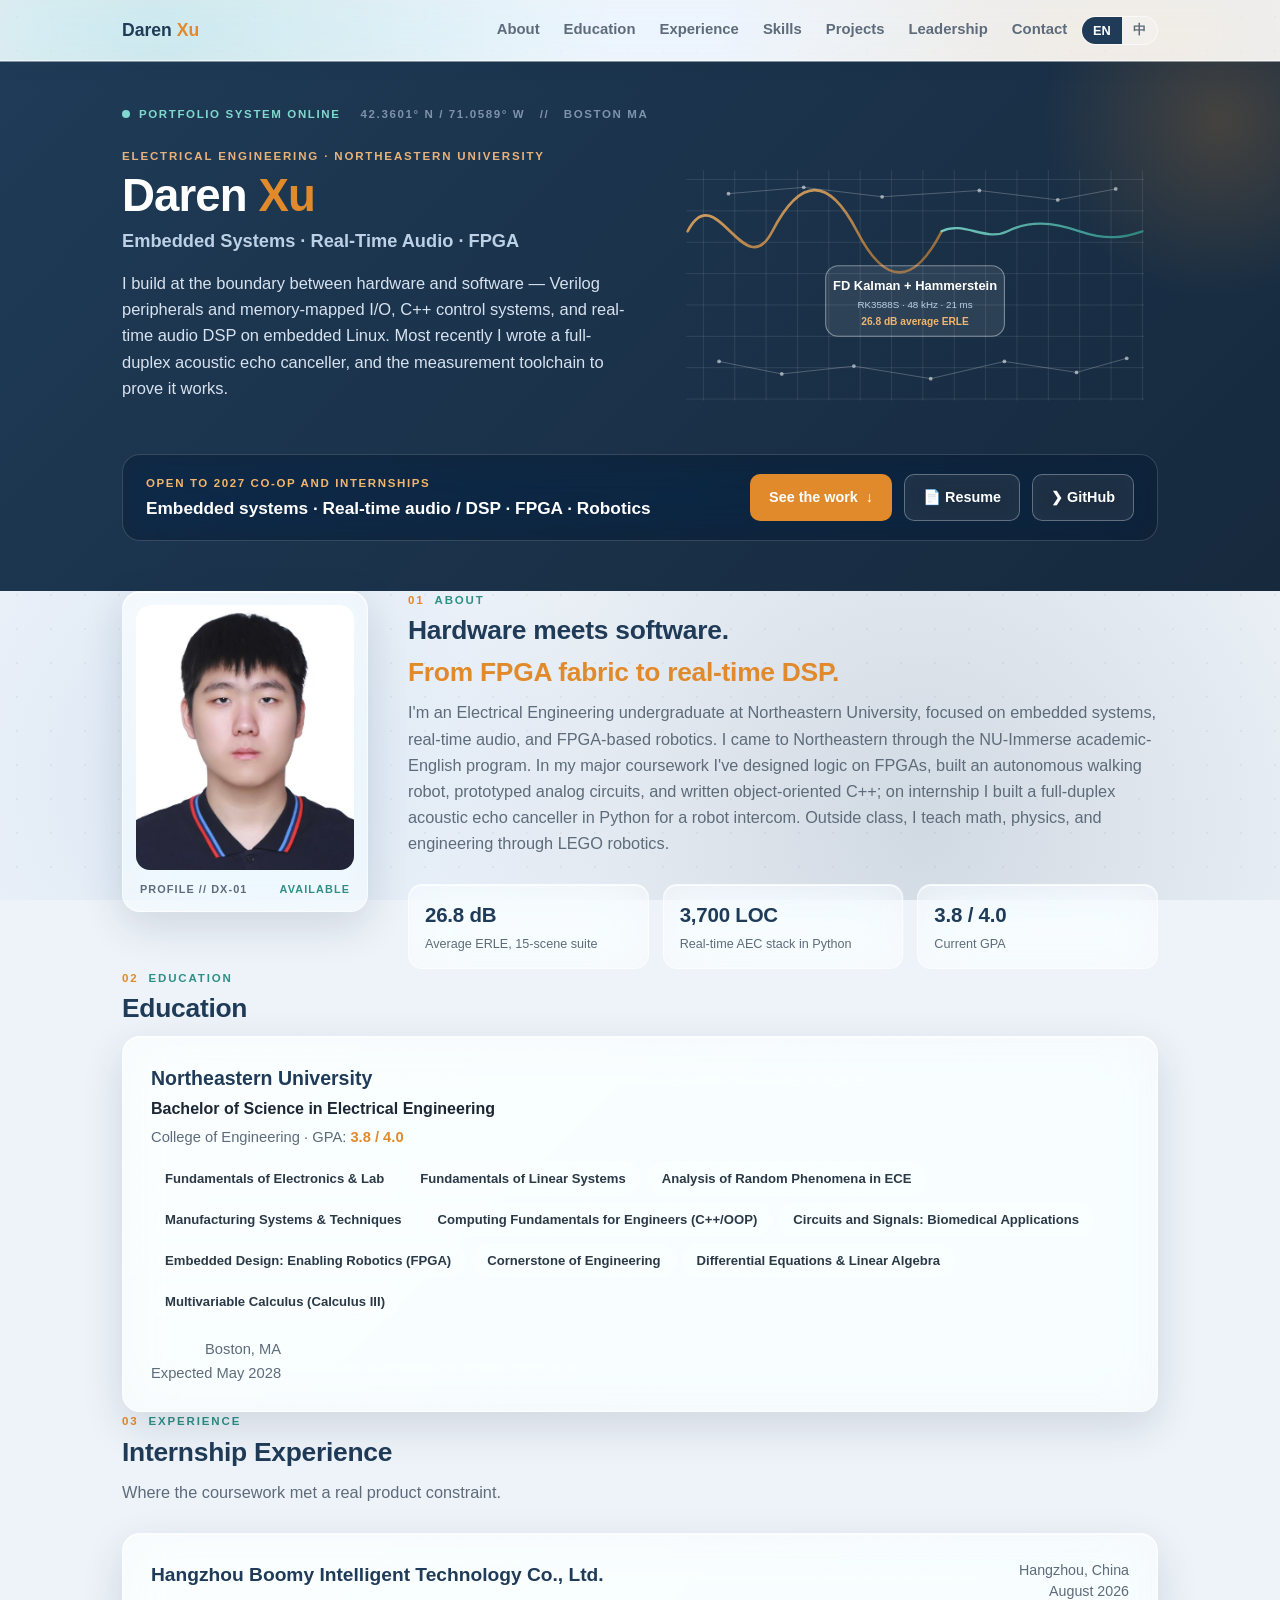
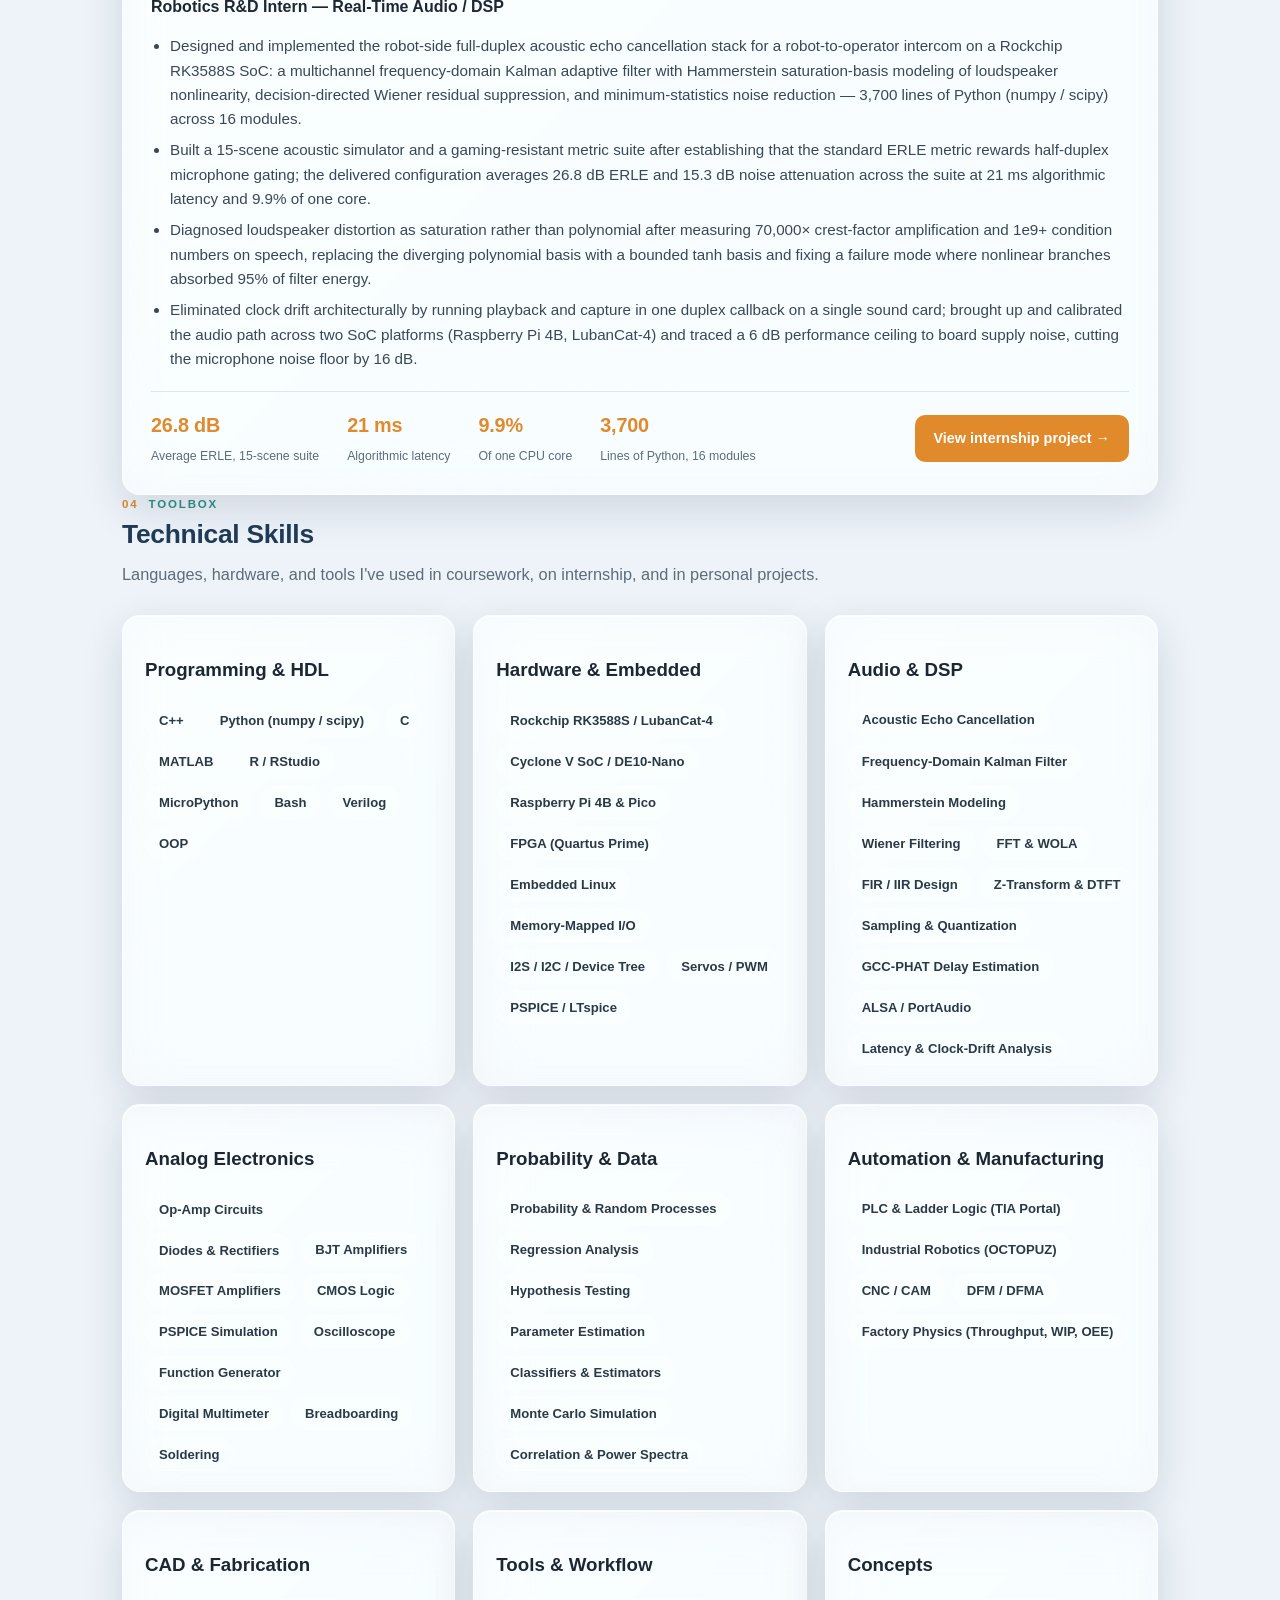
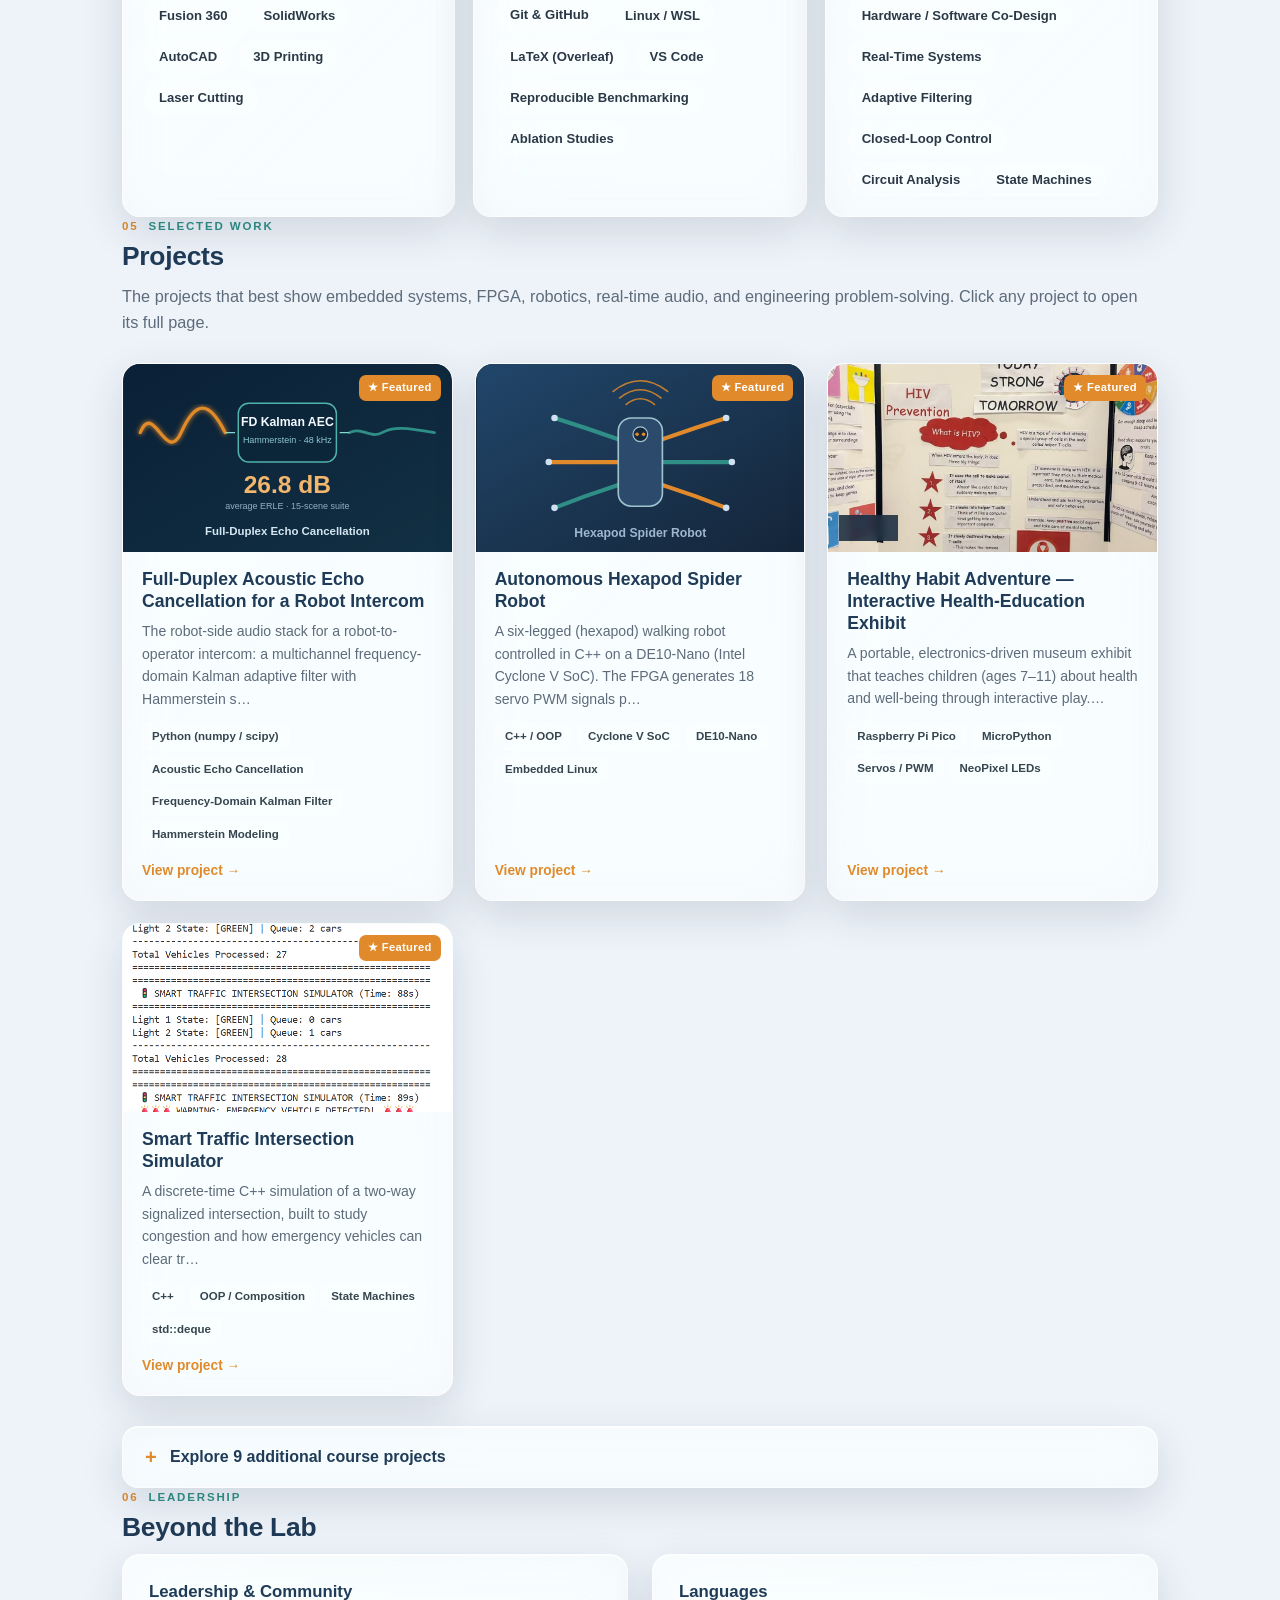
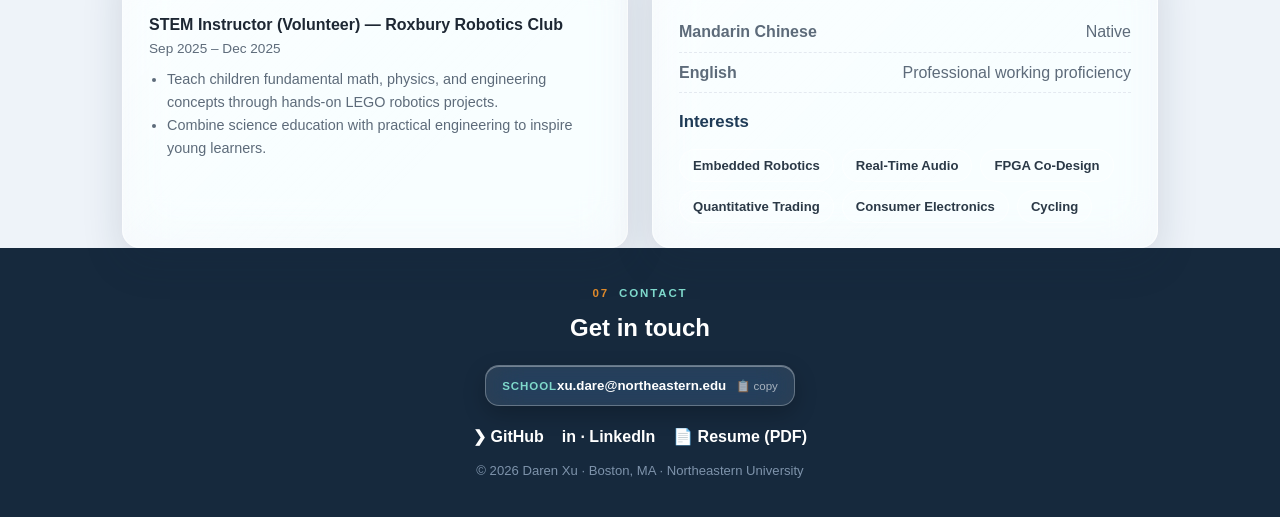
==== commit d613334e: "Enable canonical URLs and absolute social-card image Now that the site is live at daren210523.github" ====
--- a/index.html
+++ b/index.html
@@ -1,8 +1,8 @@
 <!doctype html><html lang="en"><head><script>try{document.documentElement.setAttribute("data-lang",localStorage.getItem("lang")||"en")}catch(e){document.documentElement.setAttribute("data-lang","en")}</script>
 <meta charset="utf-8"><meta name="viewport" content="width=device-width,initial-scale=1">
 <title>Daren Xu · Embedded Systems, Real-Time Audio &amp; FPGA</title>
-<meta name="description" content="Electrical Engineering portfolio of Daren Xu (Northeastern University) — embedded systems, real-time audio DSP, acoustic echo cancellation, FPGA, Verilog, C++, and robotics."><meta property="og:title" content="Daren Xu · Embedded Systems, Real-Time Audio &amp; FPGA"><meta property="og:description" content="Electrical Engineering portfolio of Daren Xu (Northeastern University) — embedded systems, real-time audio DSP, acoustic echo cancellation, FPGA, Verilog, C++, and robotics."><meta property="og:type" content="website"><meta property="og:image" content="assets/og-card.png"><meta name="twitter:card" content="summary_large_image"><meta name="twitter:title" content="Daren Xu · Embedded Systems, Real-Time Audio &amp; FPGA"><meta name="twitter:description" content="Electrical Engineering portfolio of Daren Xu (Northeastern University) — embedded systems, real-time audio DSP, acoustic echo cancellation, FPGA, Verilog, C++, and robotics."><meta name="twitter:image" content="assets/og-card.png"><link rel="icon" type="image/svg+xml" href="assets/favicon.svg">
-<script type="application/ld+json">{"@context": "https://schema.org", "@type": "Person", "name": "Daren Xu", "jobTitle": "Electrical Engineering Student", "affiliation": {"@type": "CollegeOrUniversity", "name": "Northeastern University"}, "email": "mailto:xu.dare@northeastern.edu", "address": {"@type": "PostalAddress", "addressLocality": "Boston", "addressRegion": "MA"}, "sameAs": ["https://github.com/Daren210523", "https://www.linkedin.com/in/daren-xu-53a20a3a8"], "knowsAbout": ["Embedded systems", "FPGA", "Verilog", "C++", "Robotics", "Real-time audio", "Acoustic echo cancellation", "Adaptive filtering", "Signal processing"]}</script>
+<meta name="description" content="Electrical Engineering portfolio of Daren Xu (Northeastern University) — embedded systems, real-time audio DSP, acoustic echo cancellation, FPGA, Verilog, C++, and robotics."><meta property="og:title" content="Daren Xu · Embedded Systems, Real-Time Audio &amp; FPGA"><meta property="og:description" content="Electrical Engineering portfolio of Daren Xu (Northeastern University) — embedded systems, real-time audio DSP, acoustic echo cancellation, FPGA, Verilog, C++, and robotics."><meta property="og:type" content="website"><meta property="og:image" content="https://daren210523.github.io/assets/og-card.png"><meta name="twitter:card" content="summary_large_image"><meta name="twitter:title" content="Daren Xu · Embedded Systems, Real-Time Audio &amp; FPGA"><meta name="twitter:description" content="Electrical Engineering portfolio of Daren Xu (Northeastern University) — embedded systems, real-time audio DSP, acoustic echo cancellation, FPGA, Verilog, C++, and robotics."><meta name="twitter:image" content="https://daren210523.github.io/assets/og-card.png"><link rel="icon" type="image/svg+xml" href="assets/favicon.svg"><link rel="canonical" href="https://daren210523.github.io/index.html">
+<script type="application/ld+json">{"@context": "https://schema.org", "@type": "Person", "name": "Daren Xu", "jobTitle": "Electrical Engineering Student", "affiliation": {"@type": "CollegeOrUniversity", "name": "Northeastern University"}, "email": "mailto:xu.dare@northeastern.edu", "address": {"@type": "PostalAddress", "addressLocality": "Boston", "addressRegion": "MA"}, "sameAs": ["https://github.com/Daren210523", "https://www.linkedin.com/in/daren-xu-53a20a3a8"], "knowsAbout": ["Embedded systems", "FPGA", "Verilog", "C++", "Robotics", "Real-time audio", "Acoustic echo cancellation", "Adaptive filtering", "Signal processing"], "url": "https://daren210523.github.io/"}</script>
 <link rel="stylesheet" href="assets/styles.css?v=cf0dbdbd"></head><body>
 <a class="skip-link" href="#main-content">Skip to main content</a>
 <canvas id="bgCanvas" aria-hidden="true"></canvas>
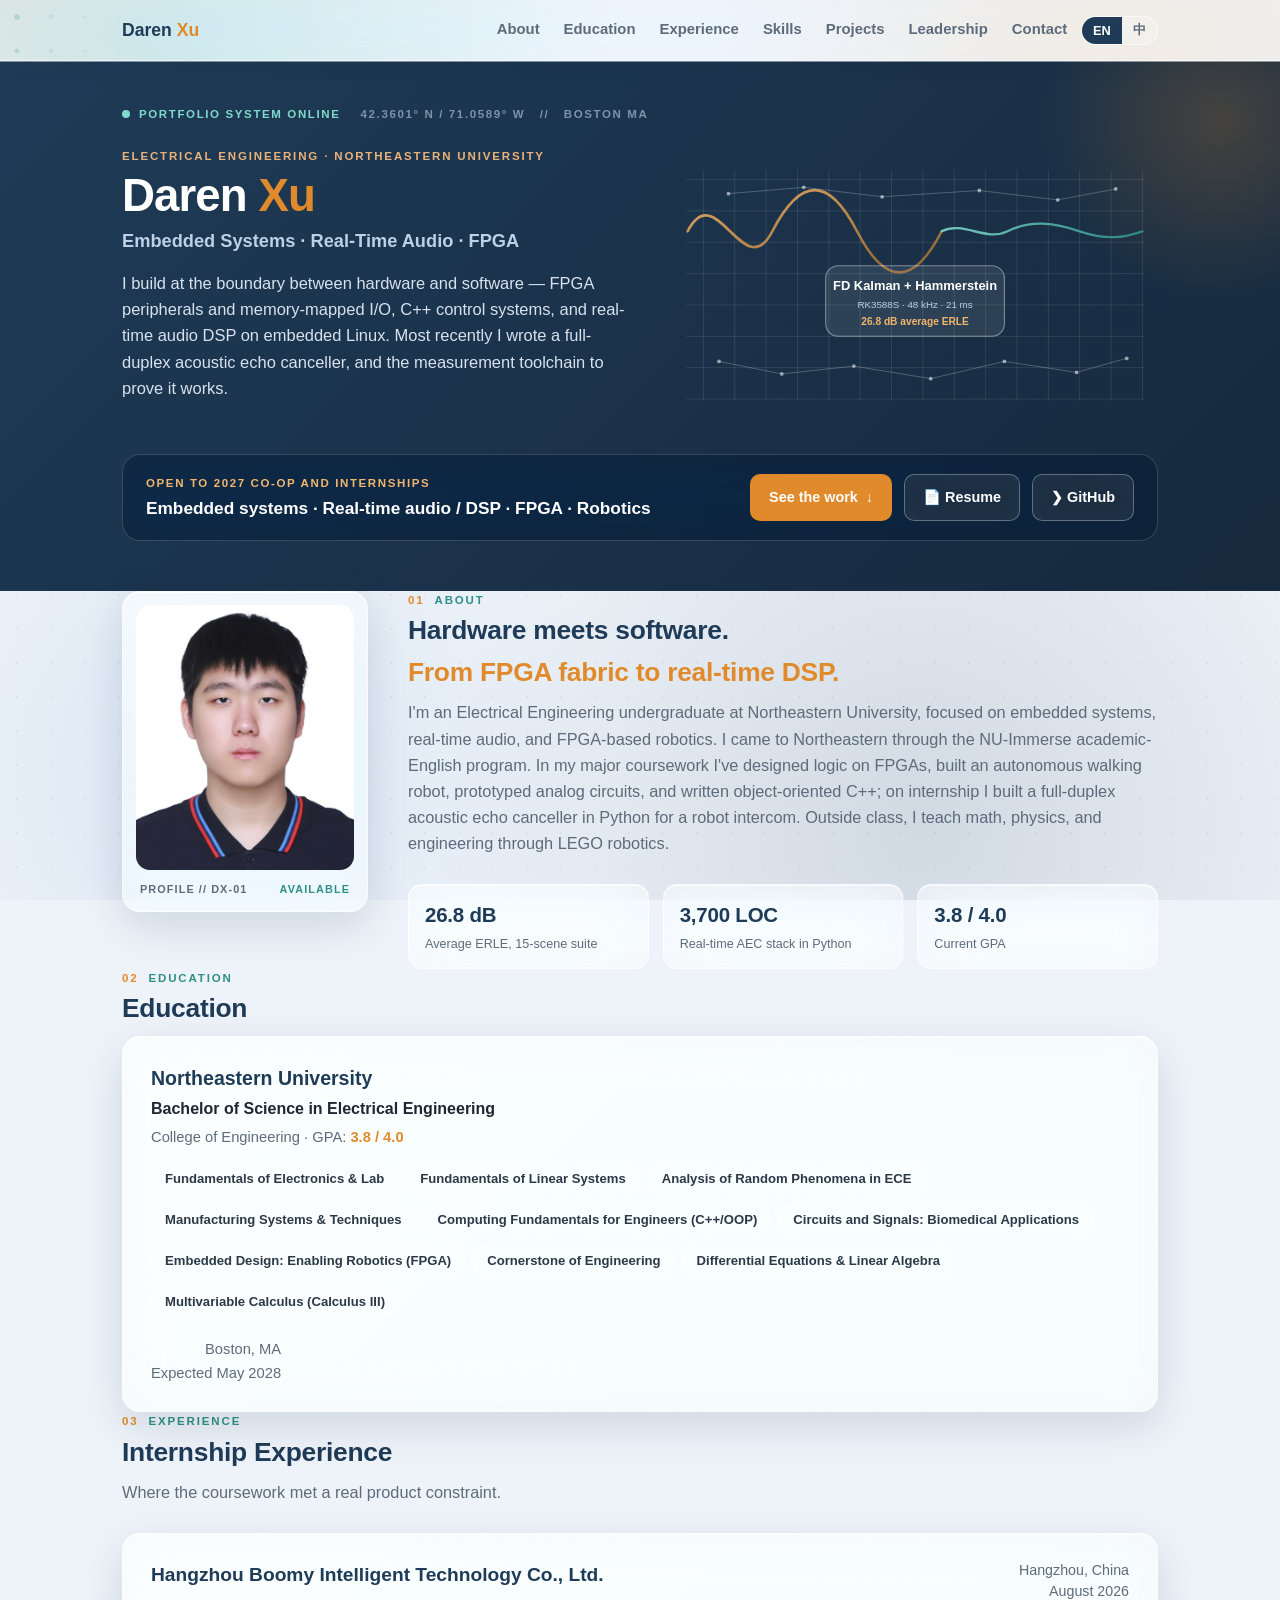
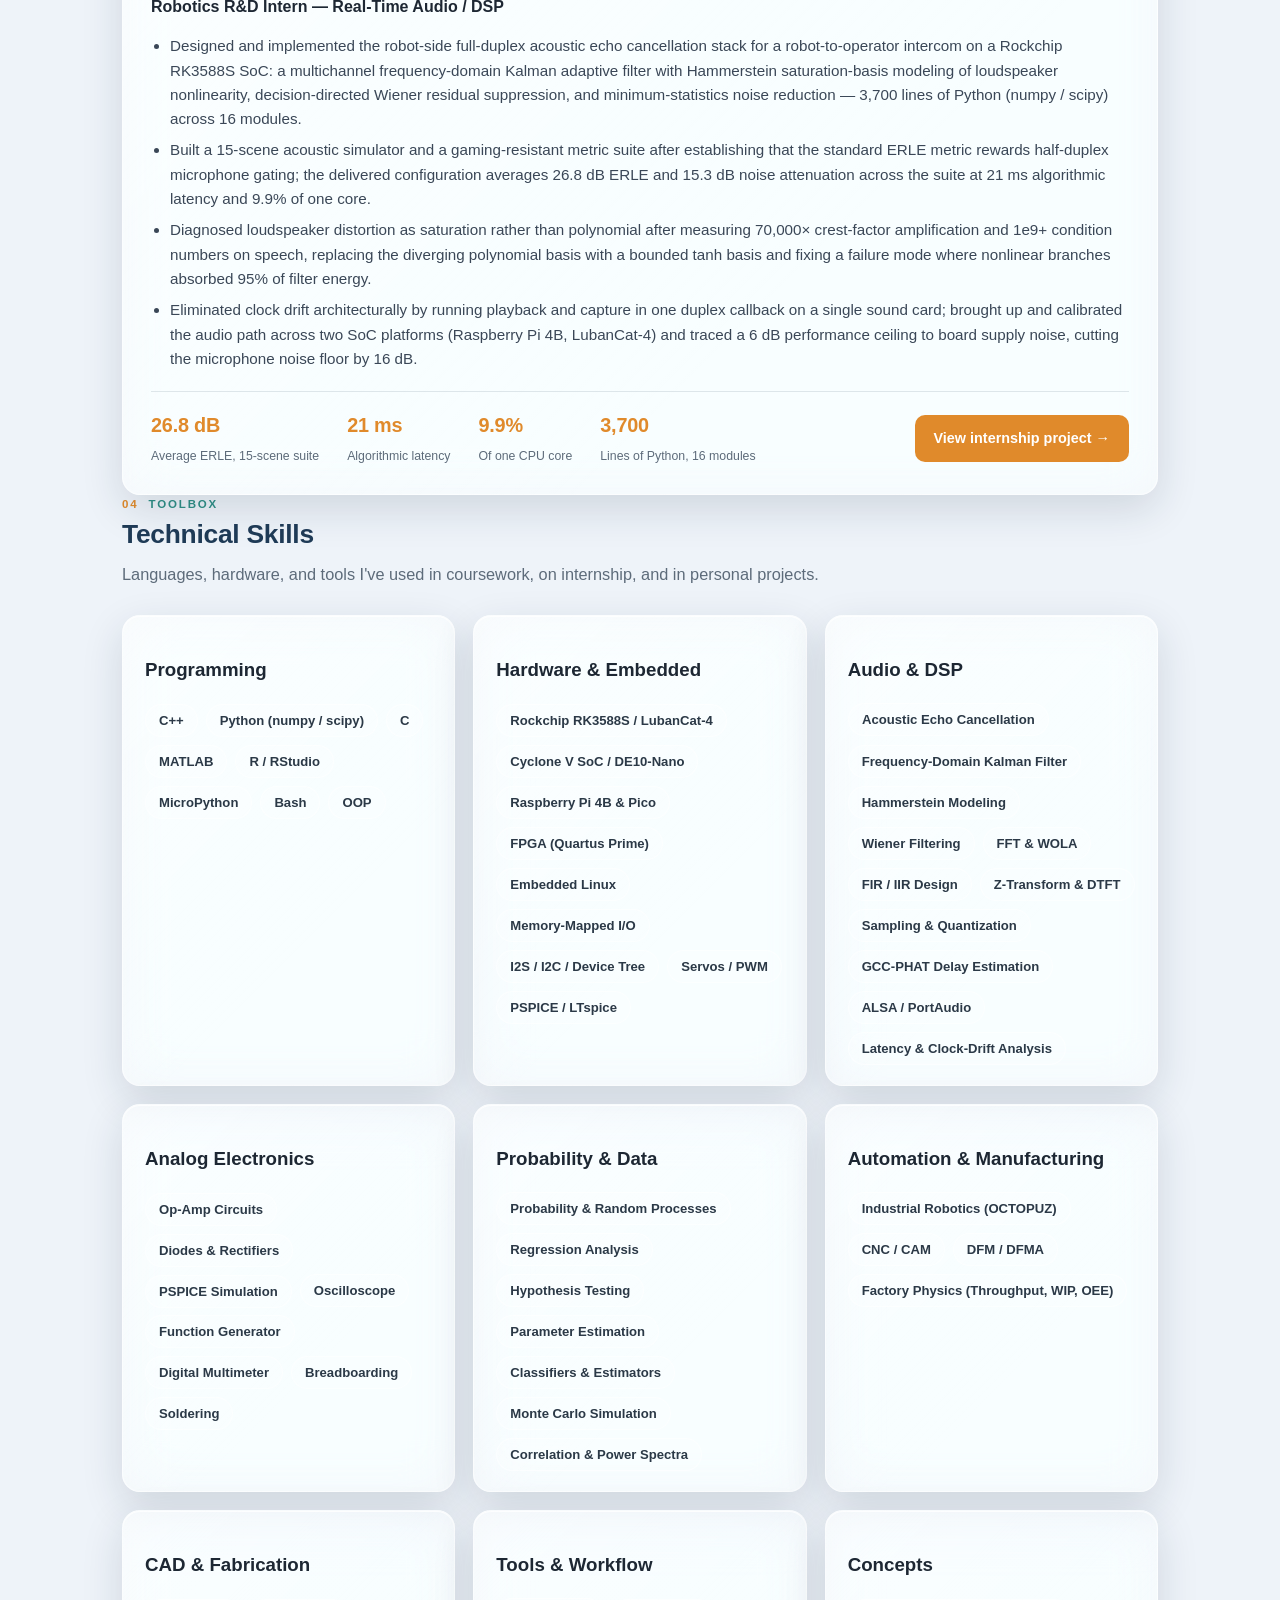
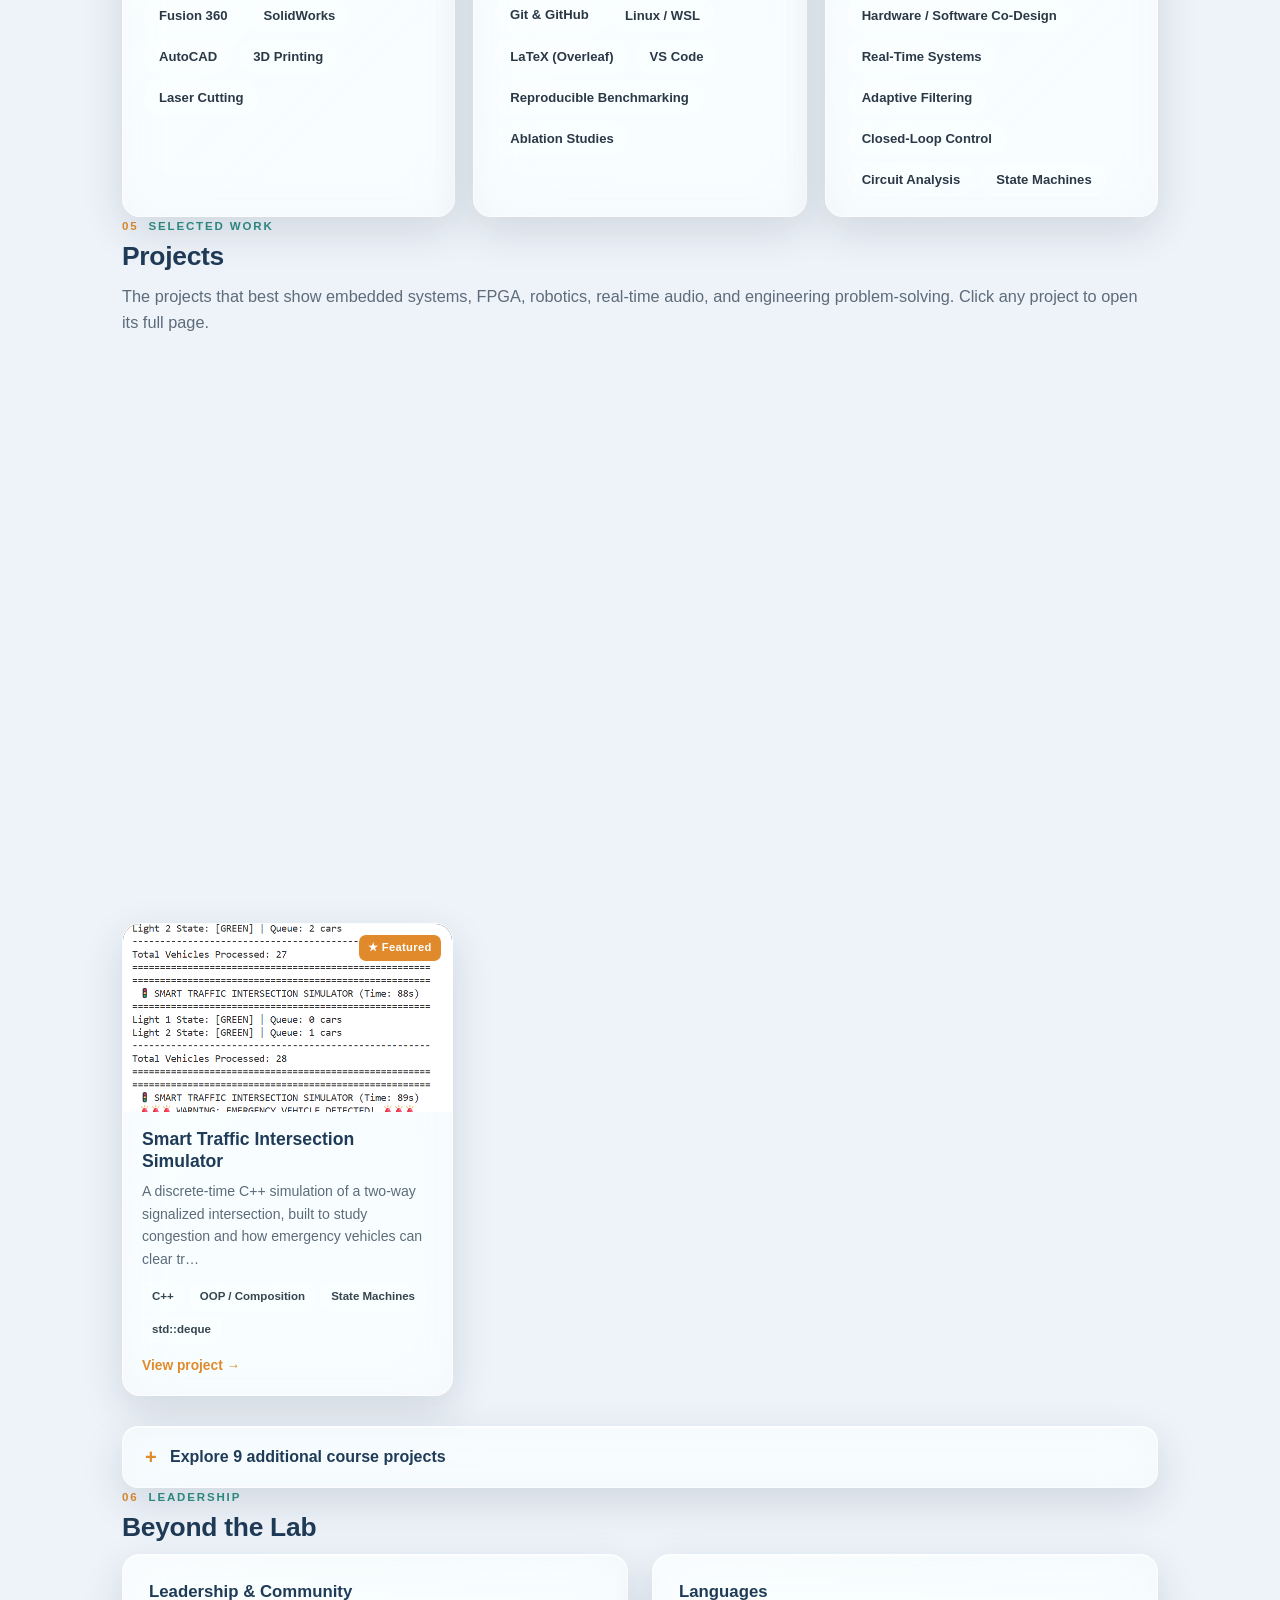
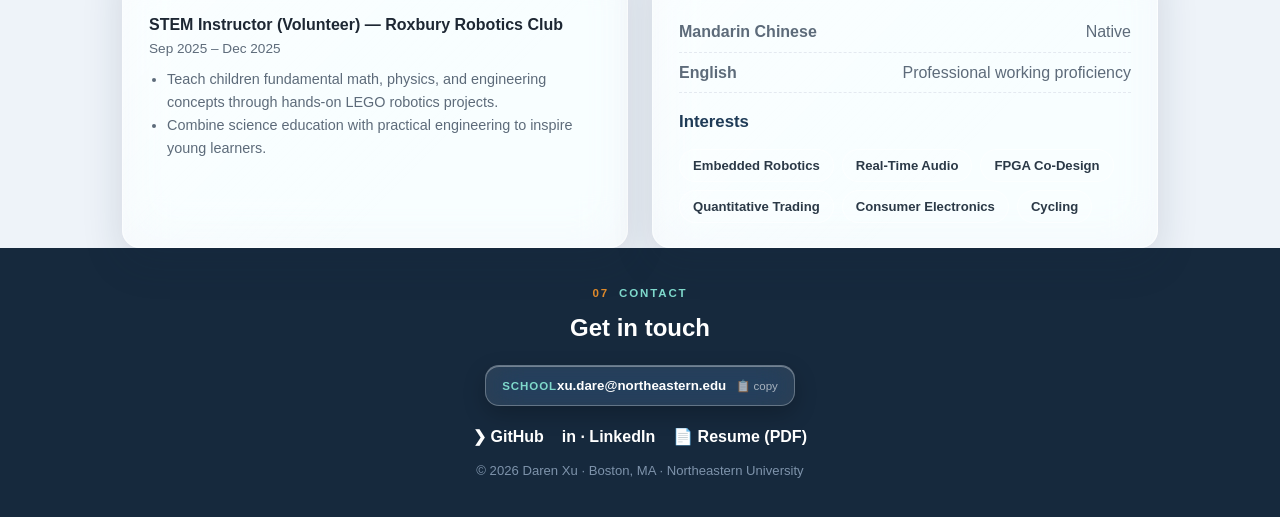
==== commit 166ca2e4: "Correct claims the coursework files don't support - Healthy Habit "My Role": replace bullets that de" ====
--- a/index.html
+++ b/index.html
@@ -1,8 +1,8 @@
 <!doctype html><html lang="en"><head><script>try{document.documentElement.setAttribute("data-lang",localStorage.getItem("lang")||"en")}catch(e){document.documentElement.setAttribute("data-lang","en")}</script>
 <meta charset="utf-8"><meta name="viewport" content="width=device-width,initial-scale=1">
 <title>Daren Xu · Embedded Systems, Real-Time Audio &amp; FPGA</title>
-<meta name="description" content="Electrical Engineering portfolio of Daren Xu (Northeastern University) — embedded systems, real-time audio DSP, acoustic echo cancellation, FPGA, Verilog, C++, and robotics."><meta property="og:title" content="Daren Xu · Embedded Systems, Real-Time Audio &amp; FPGA"><meta property="og:description" content="Electrical Engineering portfolio of Daren Xu (Northeastern University) — embedded systems, real-time audio DSP, acoustic echo cancellation, FPGA, Verilog, C++, and robotics."><meta property="og:type" content="website"><meta property="og:image" content="https://daren210523.github.io/assets/og-card.png"><meta name="twitter:card" content="summary_large_image"><meta name="twitter:title" content="Daren Xu · Embedded Systems, Real-Time Audio &amp; FPGA"><meta name="twitter:description" content="Electrical Engineering portfolio of Daren Xu (Northeastern University) — embedded systems, real-time audio DSP, acoustic echo cancellation, FPGA, Verilog, C++, and robotics."><meta name="twitter:image" content="https://daren210523.github.io/assets/og-card.png"><link rel="icon" type="image/svg+xml" href="assets/favicon.svg"><link rel="canonical" href="https://daren210523.github.io/index.html">
-<script type="application/ld+json">{"@context": "https://schema.org", "@type": "Person", "name": "Daren Xu", "jobTitle": "Electrical Engineering Student", "affiliation": {"@type": "CollegeOrUniversity", "name": "Northeastern University"}, "email": "mailto:xu.dare@northeastern.edu", "address": {"@type": "PostalAddress", "addressLocality": "Boston", "addressRegion": "MA"}, "sameAs": ["https://github.com/Daren210523", "https://www.linkedin.com/in/daren-xu-53a20a3a8"], "knowsAbout": ["Embedded systems", "FPGA", "Verilog", "C++", "Robotics", "Real-time audio", "Acoustic echo cancellation", "Adaptive filtering", "Signal processing"], "url": "https://daren210523.github.io/"}</script>
+<meta name="description" content="Electrical Engineering portfolio of Daren Xu (Northeastern University) — embedded systems, real-time audio DSP, acoustic echo cancellation, FPGA, C++, and robotics."><meta property="og:title" content="Daren Xu · Embedded Systems, Real-Time Audio &amp; FPGA"><meta property="og:description" content="Electrical Engineering portfolio of Daren Xu (Northeastern University) — embedded systems, real-time audio DSP, acoustic echo cancellation, FPGA, C++, and robotics."><meta property="og:type" content="website"><meta property="og:image" content="https://daren210523.github.io/assets/og-card.png"><meta name="twitter:card" content="summary_large_image"><meta name="twitter:title" content="Daren Xu · Embedded Systems, Real-Time Audio &amp; FPGA"><meta name="twitter:description" content="Electrical Engineering portfolio of Daren Xu (Northeastern University) — embedded systems, real-time audio DSP, acoustic echo cancellation, FPGA, C++, and robotics."><meta name="twitter:image" content="https://daren210523.github.io/assets/og-card.png"><link rel="icon" type="image/svg+xml" href="assets/favicon.svg"><link rel="canonical" href="https://daren210523.github.io/index.html">
+<script type="application/ld+json">{"@context": "https://schema.org", "@type": "Person", "name": "Daren Xu", "jobTitle": "Electrical Engineering Student", "affiliation": {"@type": "CollegeOrUniversity", "name": "Northeastern University"}, "email": "mailto:xu.dare@northeastern.edu", "address": {"@type": "PostalAddress", "addressLocality": "Boston", "addressRegion": "MA"}, "sameAs": ["https://github.com/Daren210523", "https://www.linkedin.com/in/daren-xu-53a20a3a8"], "knowsAbout": ["Embedded systems", "FPGA", "C++", "Robotics", "Real-time audio", "Acoustic echo cancellation", "Adaptive filtering", "Signal processing"], "url": "https://daren210523.github.io/"}</script>
 <link rel="stylesheet" href="assets/styles.css?v=cf0dbdbd"></head><body>
 <a class="skip-link" href="#main-content">Skip to main content</a>
 <canvas id="bgCanvas" aria-hidden="true"></canvas>
@@ -19,7 +19,7 @@
         <div class="eyebrow" style="color:#e9b27a"><span lang="en">Electrical Engineering · Northeastern University</span><span lang="zh">电气工程 · 东北大学</span></div>
         <h1>Daren <b>Xu</b></h1>
         <div class="role"><span lang="en">Embedded Systems · Real-Time Audio · FPGA</span><span lang="zh">嵌入式系统 · 实时音频 · FPGA</span></div>
-        <p class="lead"><span lang="en">I build at the boundary between hardware and software — Verilog peripherals and memory-mapped I/O, C++ control systems, and real-time audio DSP on embedded Linux. Most recently I wrote a full-duplex acoustic echo canceller, and the measurement toolchain to prove it works.</span><span lang="zh">我在软硬件的交界处做设计——Verilog 外设与内存映射 I/O、C++ 控制系统，以及嵌入式 Linux 上的实时音频 DSP。最近我写了一套全双工声学回声消除系统，以及用来证明它确实有效的测量工具链。</span></p>
+        <p class="lead"><span lang="en">I build at the boundary between hardware and software — FPGA peripherals and memory-mapped I/O, C++ control systems, and real-time audio DSP on embedded Linux. Most recently I wrote a full-duplex acoustic echo canceller, and the measurement toolchain to prove it works.</span><span lang="zh">我在软硬件的交界处做设计——FPGA 外设与内存映射 I/O、C++ 控制系统，以及嵌入式 Linux 上的实时音频 DSP。最近我写了一套全双工声学回声消除系统，以及用来证明它确实有效的测量工具链。</span></p>
       </div>
       <div class="hero-art"><svg viewBox="0 0 620 330" xmlns="http://www.w3.org/2000/svg" preserveAspectRatio="xMidYMid meet" aria-hidden="true" style="width:100%;height:auto;display:block" font-family="Segoe UI,Arial">
 <defs><linearGradient id="hgA" x1="0" y1="0" x2="1" y2="1"><stop offset="0" stop-color="#f2b66c" stop-opacity=".95"/><stop offset="1" stop-color="#e08a2b" stop-opacity=".6"/></linearGradient>
@@ -73,7 +73,7 @@
 </section>
 <section id="skills" class="wrap"><div class="eyebrow" data-index="04"><span lang="en">Toolbox</span><span lang="zh">工具箱</span></div><h2 class="sec"><span lang="en">Technical Skills</span><span lang="zh">专业技能</span></h2>
   <p class="sec-sub"><span lang="en">Languages, hardware, and tools I&#x27;ve used in coursework, on internship, and in personal projects.</span><span lang="zh">我在课程、实习与个人项目中使用过的编程语言、硬件和工具。</span></p>
-  <div class="skill-grid"><div class="skill-card card reveal"><h3><span lang="en">Programming &amp; HDL</span><span lang="zh">编程与 HDL</span></h3><div class="chips"><span class="chip">C++</span><span class="chip">Python (numpy / scipy)</span><span class="chip">C</span><span class="chip">MATLAB</span><span class="chip">R / RStudio</span><span class="chip">MicroPython</span><span class="chip">Bash</span><span class="chip">Verilog</span><span class="chip">OOP</span></div></div><div class="skill-card card reveal"><h3><span lang="en">Hardware &amp; Embedded</span><span lang="zh">硬件与嵌入式</span></h3><div class="chips"><span class="chip">Rockchip RK3588S / LubanCat-4</span><span class="chip">Cyclone V SoC / DE10-Nano</span><span class="chip">Raspberry Pi 4B &amp; Pico</span><span class="chip">FPGA (Quartus Prime)</span><span class="chip">Embedded Linux</span><span class="chip">Memory-Mapped I/O</span><span class="chip">I2S / I2C / Device Tree</span><span class="chip">Servos / PWM</span><span class="chip">PSPICE / LTspice</span></div></div><div class="skill-card card reveal"><h3><span lang="en">Audio &amp; DSP</span><span lang="zh">音频与 DSP</span></h3><div class="chips"><span class="chip">Acoustic Echo Cancellation</span><span class="chip">Frequency-Domain Kalman Filter</span><span class="chip">Hammerstein Modeling</span><span class="chip">Wiener Filtering</span><span class="chip">FFT &amp; WOLA</span><span class="chip">FIR / IIR Design</span><span class="chip">Z-Transform &amp; DTFT</span><span class="chip">Sampling &amp; Quantization</span><span class="chip">GCC-PHAT Delay Estimation</span><span class="chip">ALSA / PortAudio</span><span class="chip">Latency &amp; Clock-Drift Analysis</span></div></div><div class="skill-card card reveal"><h3><span lang="en">Analog Electronics</span><span lang="zh">模拟电子</span></h3><div class="chips"><span class="chip">Op-Amp Circuits</span><span class="chip">Diodes &amp; Rectifiers</span><span class="chip">BJT Amplifiers</span><span class="chip">MOSFET Amplifiers</span><span class="chip">CMOS Logic</span><span class="chip">PSPICE Simulation</span><span class="chip">Oscilloscope</span><span class="chip">Function Generator</span><span class="chip">Digital Multimeter</span><span class="chip">Breadboarding</span><span class="chip">Soldering</span></div></div><div class="skill-card card reveal"><h3><span lang="en">Probability &amp; Data</span><span lang="zh">概率与数据</span></h3><div class="chips"><span class="chip">Probability &amp; Random Processes</span><span class="chip">Regression Analysis</span><span class="chip">Hypothesis Testing</span><span class="chip">Parameter Estimation</span><span class="chip">Classifiers &amp; Estimators</span><span class="chip">Monte Carlo Simulation</span><span class="chip">Correlation &amp; Power Spectra</span></div></div><div class="skill-card card reveal"><h3><span lang="en">Automation &amp; Manufacturing</span><span lang="zh">自动化与制造</span></h3><div class="chips"><span class="chip">PLC &amp; Ladder Logic (TIA Portal)</span><span class="chip">Industrial Robotics (OCTOPUZ)</span><span class="chip">CNC / CAM</span><span class="chip">DFM / DFMA</span><span class="chip">Factory Physics (Throughput, WIP, OEE)</span></div></div><div class="skill-card card reveal"><h3><span lang="en">CAD &amp; Fabrication</span><span lang="zh">CAD 与制造</span></h3><div class="chips"><span class="chip">Fusion 360</span><span class="chip">SolidWorks</span><span class="chip">AutoCAD</span><span class="chip">3D Printing</span><span class="chip">Laser Cutting</span></div></div><div class="skill-card card reveal"><h3><span lang="en">Tools &amp; Workflow</span><span lang="zh">工具与工作流</span></h3><div class="chips"><span class="chip">Git &amp; GitHub</span><span class="chip">Linux / WSL</span><span class="chip">LaTeX (Overleaf)</span><span class="chip">VS Code</span><span class="chip">Reproducible Benchmarking</span><span class="chip">Ablation Studies</span></div></div><div class="skill-card card reveal"><h3><span lang="en">Concepts</span><span lang="zh">概念</span></h3><div class="chips"><span class="chip">Hardware / Software Co-Design</span><span class="chip">Real-Time Systems</span><span class="chip">Adaptive Filtering</span><span class="chip">Closed-Loop Control</span><span class="chip">Circuit Analysis</span><span class="chip">State Machines</span></div></div></div></section>
+  <div class="skill-grid"><div class="skill-card card reveal"><h3><span lang="en">Programming</span><span lang="zh">编程</span></h3><div class="chips"><span class="chip">C++</span><span class="chip">Python (numpy / scipy)</span><span class="chip">C</span><span class="chip">MATLAB</span><span class="chip">R / RStudio</span><span class="chip">MicroPython</span><span class="chip">Bash</span><span class="chip">OOP</span></div></div><div class="skill-card card reveal"><h3><span lang="en">Hardware &amp; Embedded</span><span lang="zh">硬件与嵌入式</span></h3><div class="chips"><span class="chip">Rockchip RK3588S / LubanCat-4</span><span class="chip">Cyclone V SoC / DE10-Nano</span><span class="chip">Raspberry Pi 4B &amp; Pico</span><span class="chip">FPGA (Quartus Prime)</span><span class="chip">Embedded Linux</span><span class="chip">Memory-Mapped I/O</span><span class="chip">I2S / I2C / Device Tree</span><span class="chip">Servos / PWM</span><span class="chip">PSPICE / LTspice</span></div></div><div class="skill-card card reveal"><h3><span lang="en">Audio &amp; DSP</span><span lang="zh">音频与 DSP</span></h3><div class="chips"><span class="chip">Acoustic Echo Cancellation</span><span class="chip">Frequency-Domain Kalman Filter</span><span class="chip">Hammerstein Modeling</span><span class="chip">Wiener Filtering</span><span class="chip">FFT &amp; WOLA</span><span class="chip">FIR / IIR Design</span><span class="chip">Z-Transform &amp; DTFT</span><span class="chip">Sampling &amp; Quantization</span><span class="chip">GCC-PHAT Delay Estimation</span><span class="chip">ALSA / PortAudio</span><span class="chip">Latency &amp; Clock-Drift Analysis</span></div></div><div class="skill-card card reveal"><h3><span lang="en">Analog Electronics</span><span lang="zh">模拟电子</span></h3><div class="chips"><span class="chip">Op-Amp Circuits</span><span class="chip">Diodes &amp; Rectifiers</span><span class="chip">PSPICE Simulation</span><span class="chip">Oscilloscope</span><span class="chip">Function Generator</span><span class="chip">Digital Multimeter</span><span class="chip">Breadboarding</span><span class="chip">Soldering</span></div></div><div class="skill-card card reveal"><h3><span lang="en">Probability &amp; Data</span><span lang="zh">概率与数据</span></h3><div class="chips"><span class="chip">Probability &amp; Random Processes</span><span class="chip">Regression Analysis</span><span class="chip">Hypothesis Testing</span><span class="chip">Parameter Estimation</span><span class="chip">Classifiers &amp; Estimators</span><span class="chip">Monte Carlo Simulation</span><span class="chip">Correlation &amp; Power Spectra</span></div></div><div class="skill-card card reveal"><h3><span lang="en">Automation &amp; Manufacturing</span><span lang="zh">自动化与制造</span></h3><div class="chips"><span class="chip">Industrial Robotics (OCTOPUZ)</span><span class="chip">CNC / CAM</span><span class="chip">DFM / DFMA</span><span class="chip">Factory Physics (Throughput, WIP, OEE)</span></div></div><div class="skill-card card reveal"><h3><span lang="en">CAD &amp; Fabrication</span><span lang="zh">CAD 与制造</span></h3><div class="chips"><span class="chip">Fusion 360</span><span class="chip">SolidWorks</span><span class="chip">AutoCAD</span><span class="chip">3D Printing</span><span class="chip">Laser Cutting</span></div></div><div class="skill-card card reveal"><h3><span lang="en">Tools &amp; Workflow</span><span lang="zh">工具与工作流</span></h3><div class="chips"><span class="chip">Git &amp; GitHub</span><span class="chip">Linux / WSL</span><span class="chip">LaTeX (Overleaf)</span><span class="chip">VS Code</span><span class="chip">Reproducible Benchmarking</span><span class="chip">Ablation Studies</span></div></div><div class="skill-card card reveal"><h3><span lang="en">Concepts</span><span lang="zh">概念</span></h3><div class="chips"><span class="chip">Hardware / Software Co-Design</span><span class="chip">Real-Time Systems</span><span class="chip">Adaptive Filtering</span><span class="chip">Closed-Loop Control</span><span class="chip">Circuit Analysis</span><span class="chip">State Machines</span></div></div></div></section>
 <section id="projects" class="wrap"><div class="eyebrow" data-index="05"><span lang="en">Selected Work</span><span lang="zh">精选作品</span></div><h2 class="sec"><span lang="en">Projects</span><span lang="zh">项目</span></h2>
   <p class="sec-sub"><span lang="en">The projects that best show embedded systems, FPGA, robotics, real-time audio, and engineering problem-solving. Click any project to open its full page.</span><span lang="zh">最能体现嵌入式系统、FPGA、机器人、实时音频与工程问题解决能力的项目。点击任意项目可打开其完整页面。</span></p>
   <div class="proj-grid featured-grid"><a class="proj card reveal" href="projects/full-duplex-acoustic-echo-cancellation-for-a-rob.html"><div class="thumb thumb-svg"><svg viewBox="0 0 400 230" xmlns="http://www.w3.org/2000/svg" preserveAspectRatio="xMidYMid meet" style="width:100%;height:100%;display:block" font-family="Segoe UI,Arial">
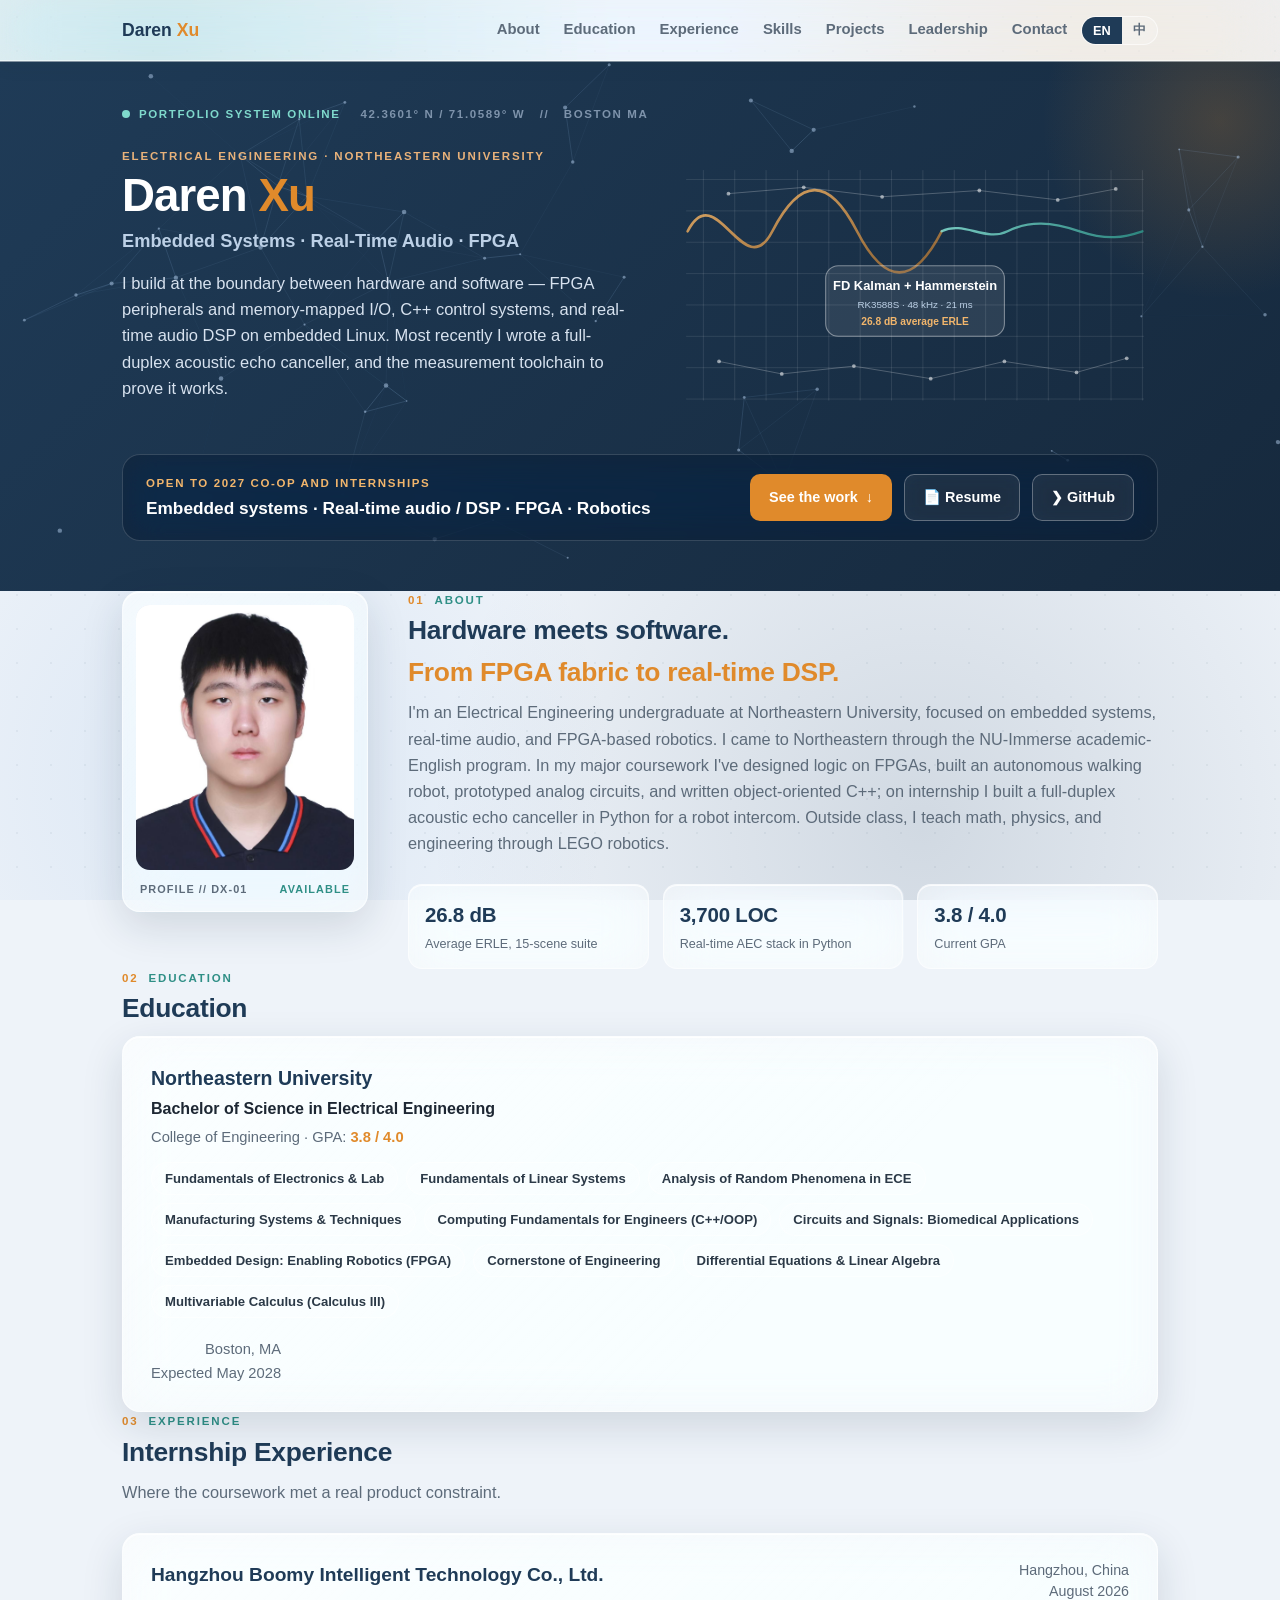
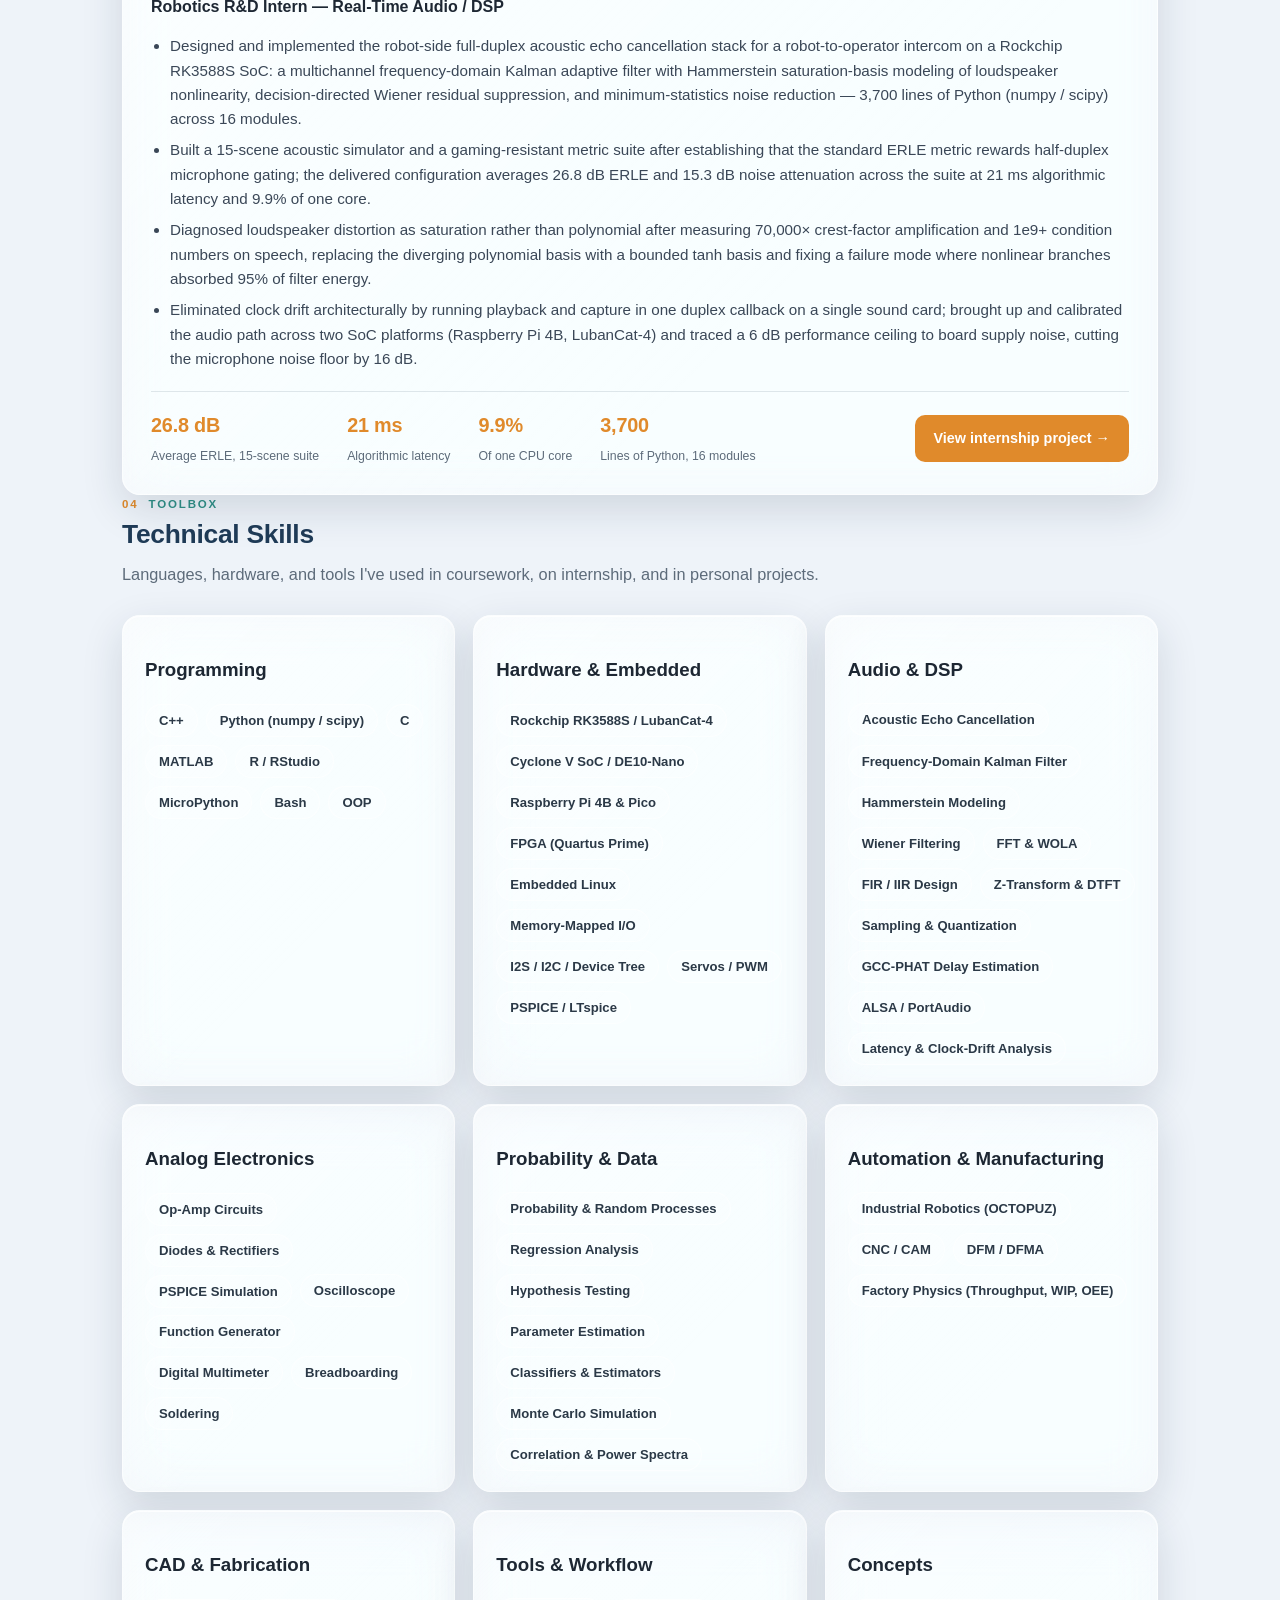
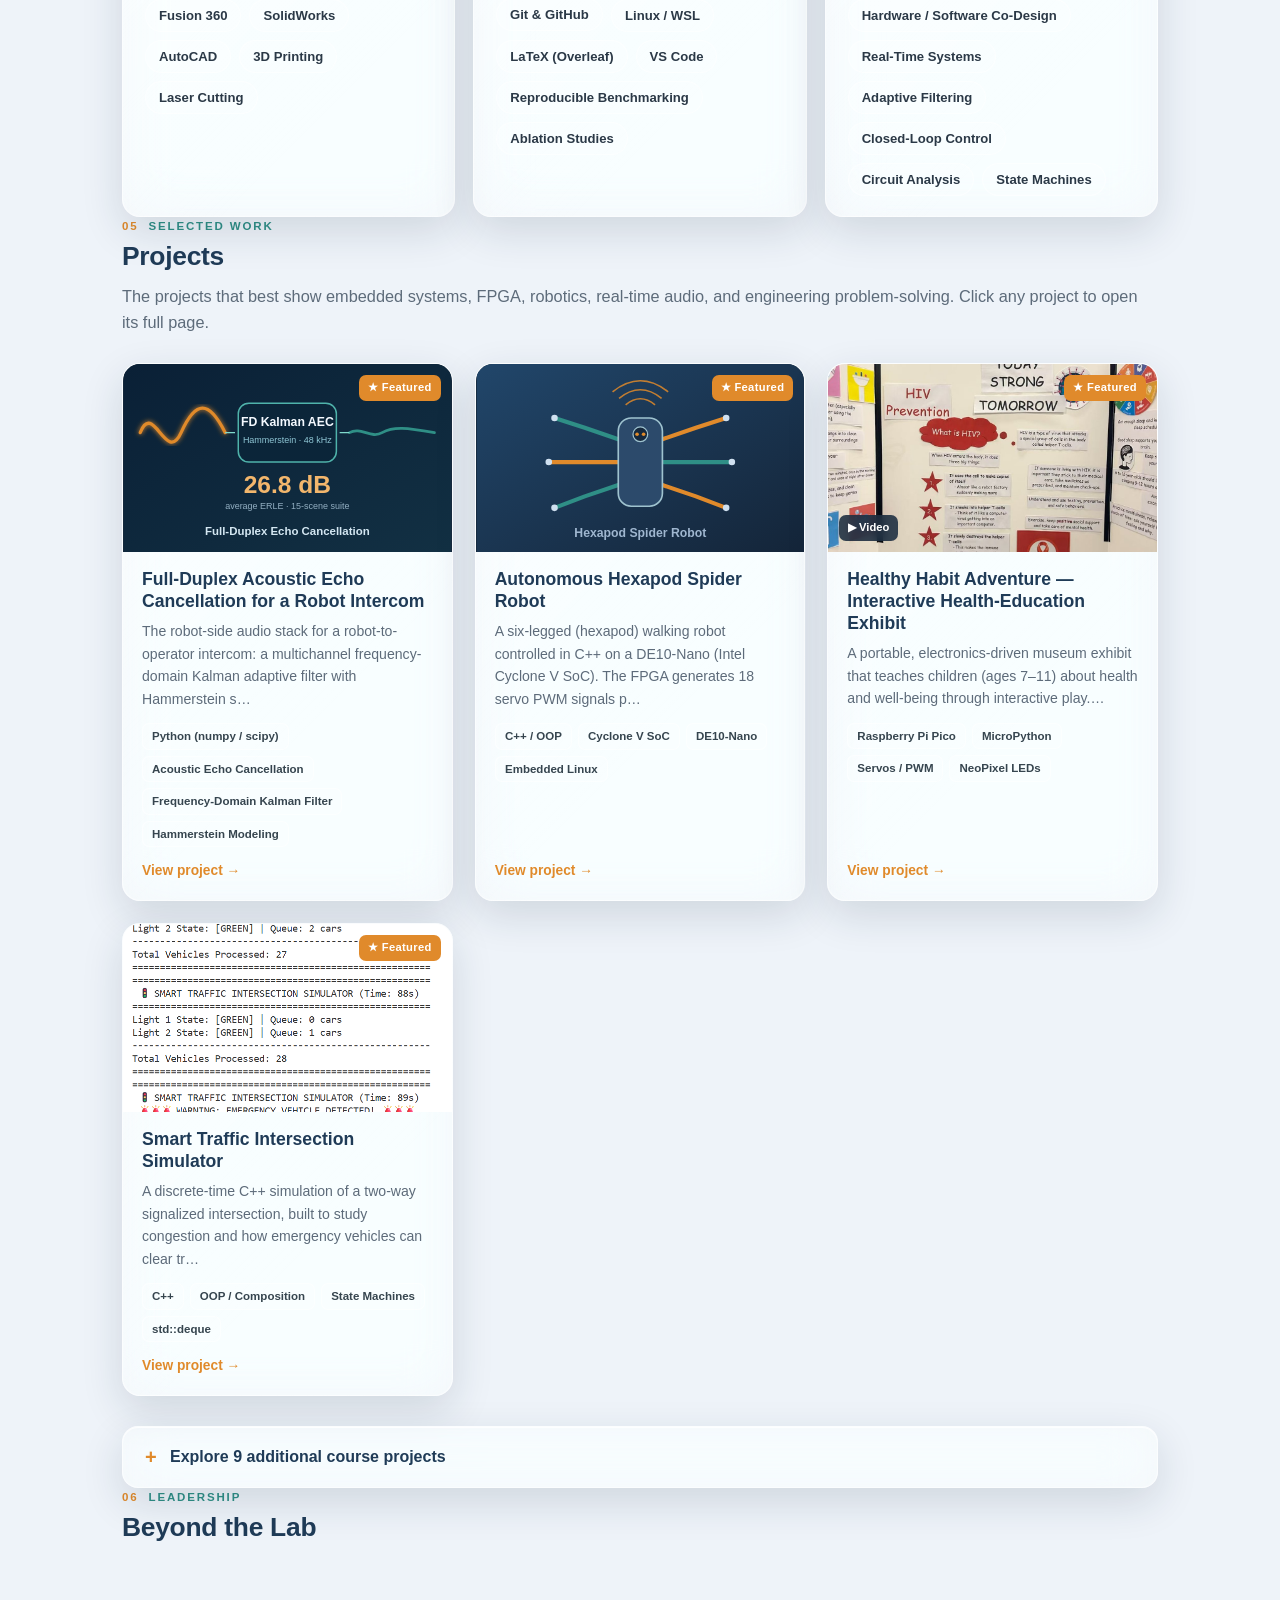
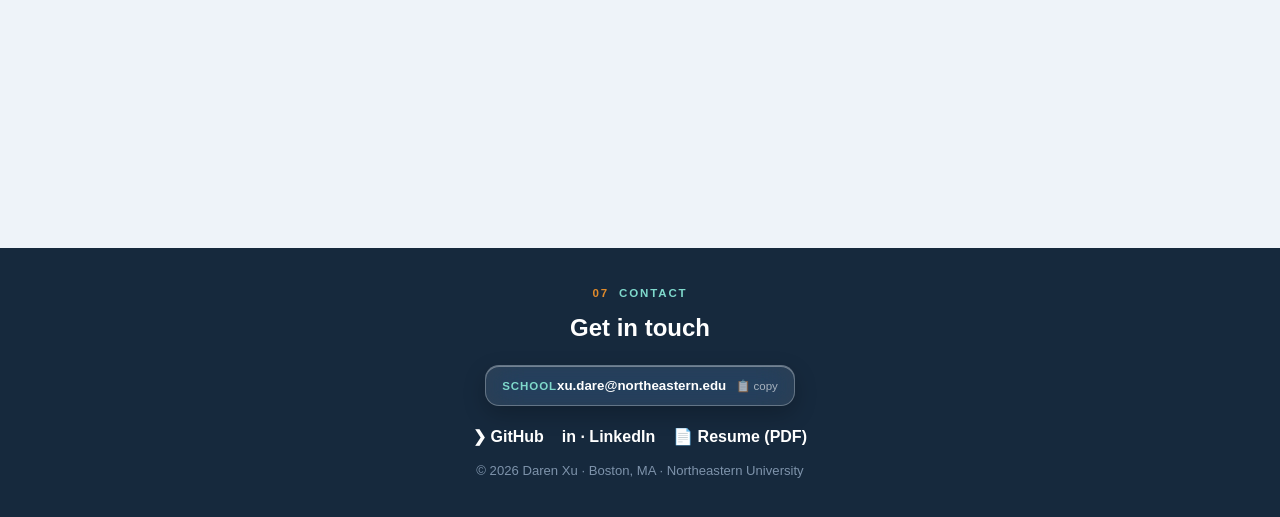
==== commit 4a8114f8: "Move site to custom domain darenxu.com Add CNAME and point canonical links, og:image, JSON-LD and th" ====
--- a/index.html
+++ b/index.html
@@ -1,8 +1,8 @@
 <!doctype html><html lang="en"><head><script>try{document.documentElement.setAttribute("data-lang",localStorage.getItem("lang")||"en")}catch(e){document.documentElement.setAttribute("data-lang","en")}</script>
 <meta charset="utf-8"><meta name="viewport" content="width=device-width,initial-scale=1">
 <title>Daren Xu · Embedded Systems, Real-Time Audio &amp; FPGA</title>
-<meta name="description" content="Electrical Engineering portfolio of Daren Xu (Northeastern University) — embedded systems, real-time audio DSP, acoustic echo cancellation, FPGA, C++, and robotics."><meta property="og:title" content="Daren Xu · Embedded Systems, Real-Time Audio &amp; FPGA"><meta property="og:description" content="Electrical Engineering portfolio of Daren Xu (Northeastern University) — embedded systems, real-time audio DSP, acoustic echo cancellation, FPGA, C++, and robotics."><meta property="og:type" content="website"><meta property="og:image" content="https://daren210523.github.io/assets/og-card.png"><meta name="twitter:card" content="summary_large_image"><meta name="twitter:title" content="Daren Xu · Embedded Systems, Real-Time Audio &amp; FPGA"><meta name="twitter:description" content="Electrical Engineering portfolio of Daren Xu (Northeastern University) — embedded systems, real-time audio DSP, acoustic echo cancellation, FPGA, C++, and robotics."><meta name="twitter:image" content="https://daren210523.github.io/assets/og-card.png"><link rel="icon" type="image/svg+xml" href="assets/favicon.svg"><link rel="canonical" href="https://daren210523.github.io/index.html">
-<script type="application/ld+json">{"@context": "https://schema.org", "@type": "Person", "name": "Daren Xu", "jobTitle": "Electrical Engineering Student", "affiliation": {"@type": "CollegeOrUniversity", "name": "Northeastern University"}, "email": "mailto:xu.dare@northeastern.edu", "address": {"@type": "PostalAddress", "addressLocality": "Boston", "addressRegion": "MA"}, "sameAs": ["https://github.com/Daren210523", "https://www.linkedin.com/in/daren-xu-53a20a3a8"], "knowsAbout": ["Embedded systems", "FPGA", "C++", "Robotics", "Real-time audio", "Acoustic echo cancellation", "Adaptive filtering", "Signal processing"], "url": "https://daren210523.github.io/"}</script>
+<meta name="description" content="Electrical Engineering portfolio of Daren Xu (Northeastern University) — embedded systems, real-time audio DSP, acoustic echo cancellation, FPGA, C++, and robotics."><meta property="og:title" content="Daren Xu · Embedded Systems, Real-Time Audio &amp; FPGA"><meta property="og:description" content="Electrical Engineering portfolio of Daren Xu (Northeastern University) — embedded systems, real-time audio DSP, acoustic echo cancellation, FPGA, C++, and robotics."><meta property="og:type" content="website"><meta property="og:image" content="https://darenxu.com/assets/og-card.png"><meta name="twitter:card" content="summary_large_image"><meta name="twitter:title" content="Daren Xu · Embedded Systems, Real-Time Audio &amp; FPGA"><meta name="twitter:description" content="Electrical Engineering portfolio of Daren Xu (Northeastern University) — embedded systems, real-time audio DSP, acoustic echo cancellation, FPGA, C++, and robotics."><meta name="twitter:image" content="https://darenxu.com/assets/og-card.png"><link rel="icon" type="image/svg+xml" href="assets/favicon.svg"><link rel="canonical" href="https://darenxu.com/index.html">
+<script type="application/ld+json">{"@context": "https://schema.org", "@type": "Person", "name": "Daren Xu", "jobTitle": "Electrical Engineering Student", "affiliation": {"@type": "CollegeOrUniversity", "name": "Northeastern University"}, "email": "mailto:xu.dare@northeastern.edu", "address": {"@type": "PostalAddress", "addressLocality": "Boston", "addressRegion": "MA"}, "sameAs": ["https://github.com/Daren210523", "https://www.linkedin.com/in/daren-xu-53a20a3a8"], "knowsAbout": ["Embedded systems", "FPGA", "C++", "Robotics", "Real-time audio", "Acoustic echo cancellation", "Adaptive filtering", "Signal processing"], "url": "https://darenxu.com/"}</script>
 <link rel="stylesheet" href="assets/styles.css?v=cf0dbdbd"></head><body>
 <a class="skip-link" href="#main-content">Skip to main content</a>
 <canvas id="bgCanvas" aria-hidden="true"></canvas>
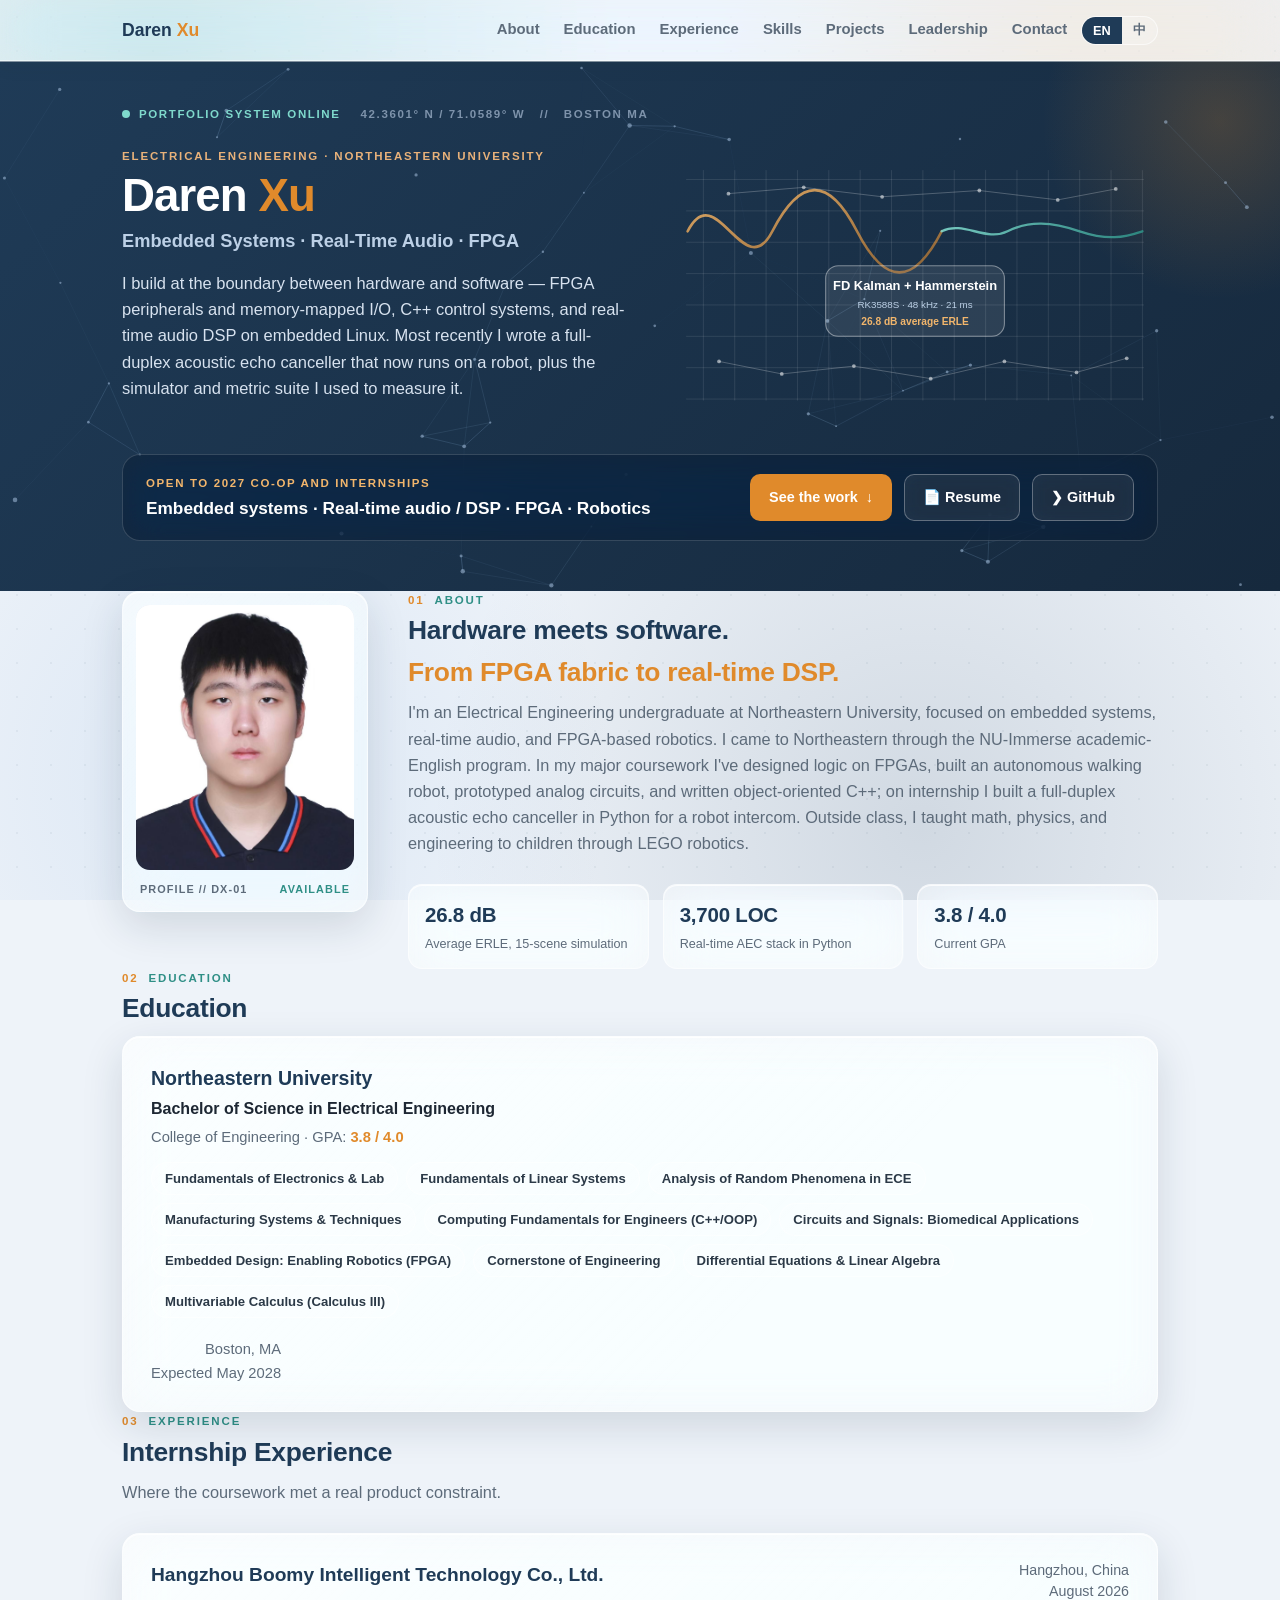
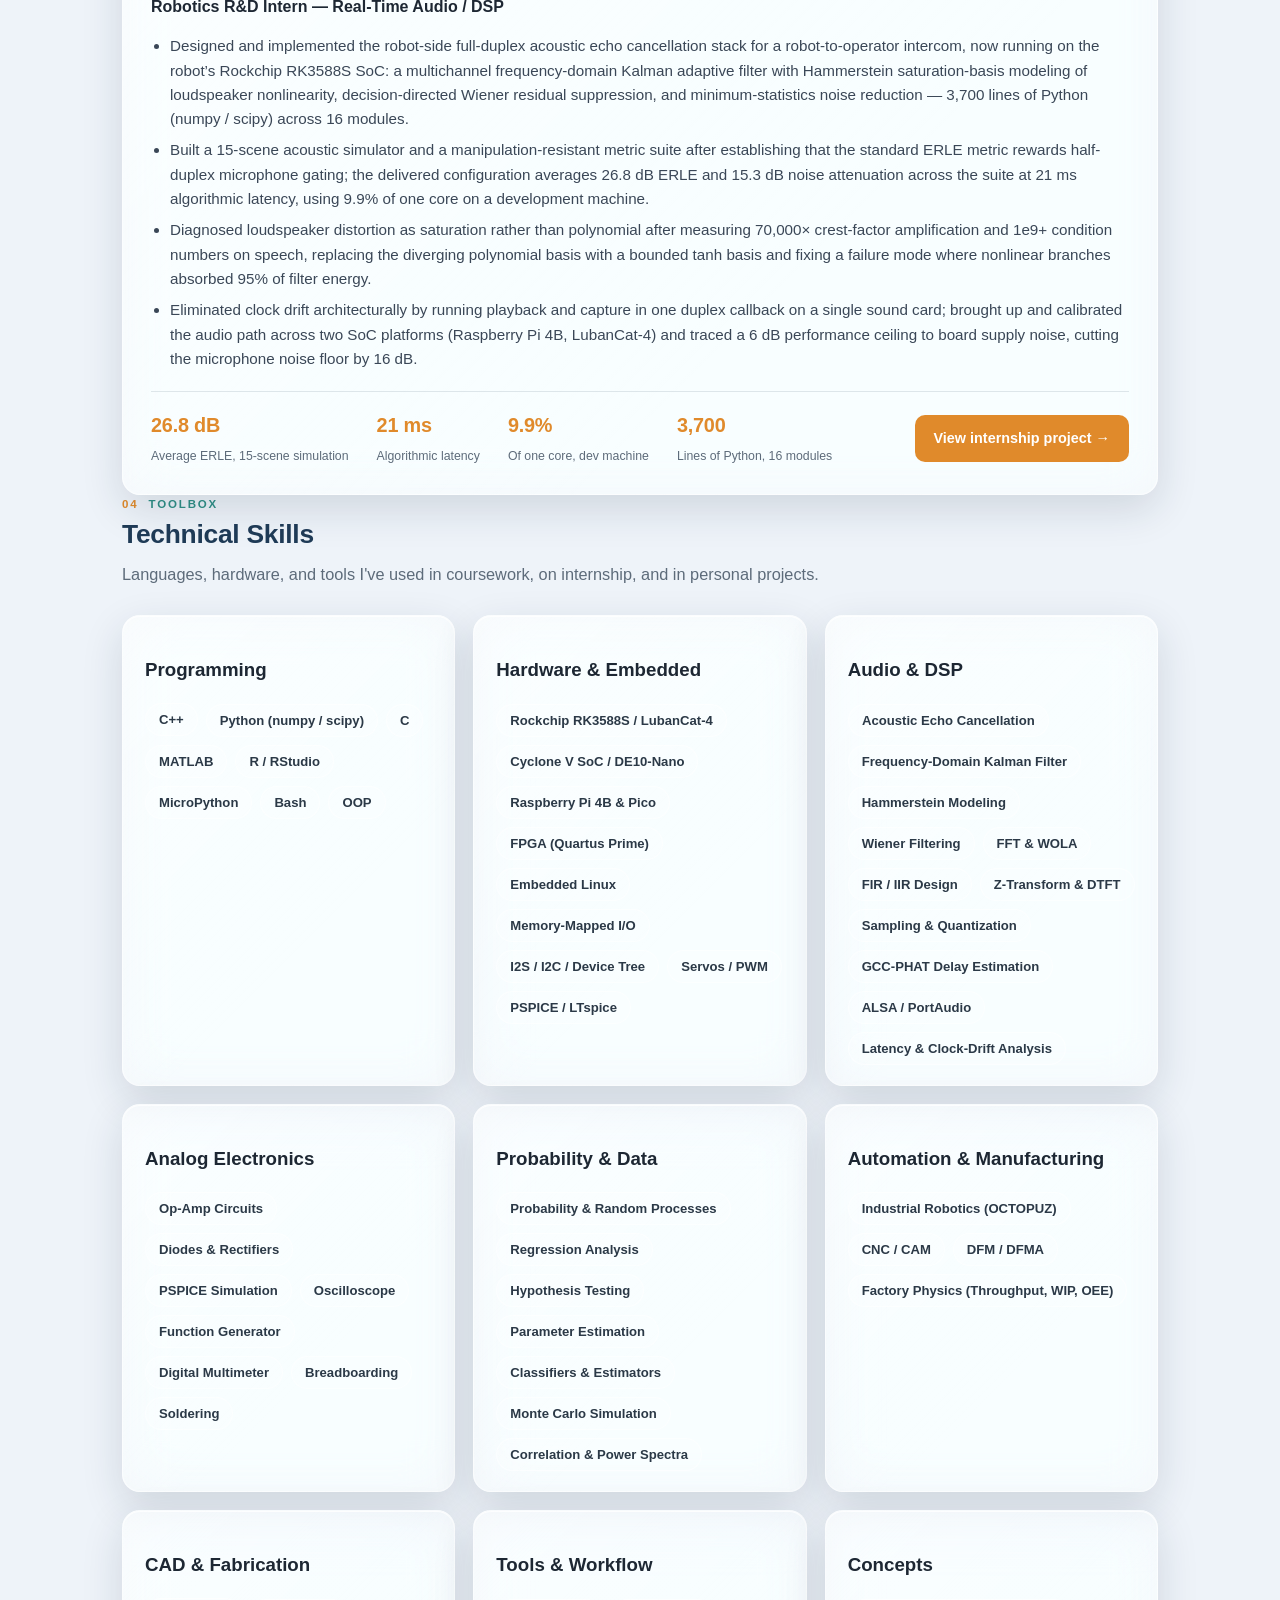
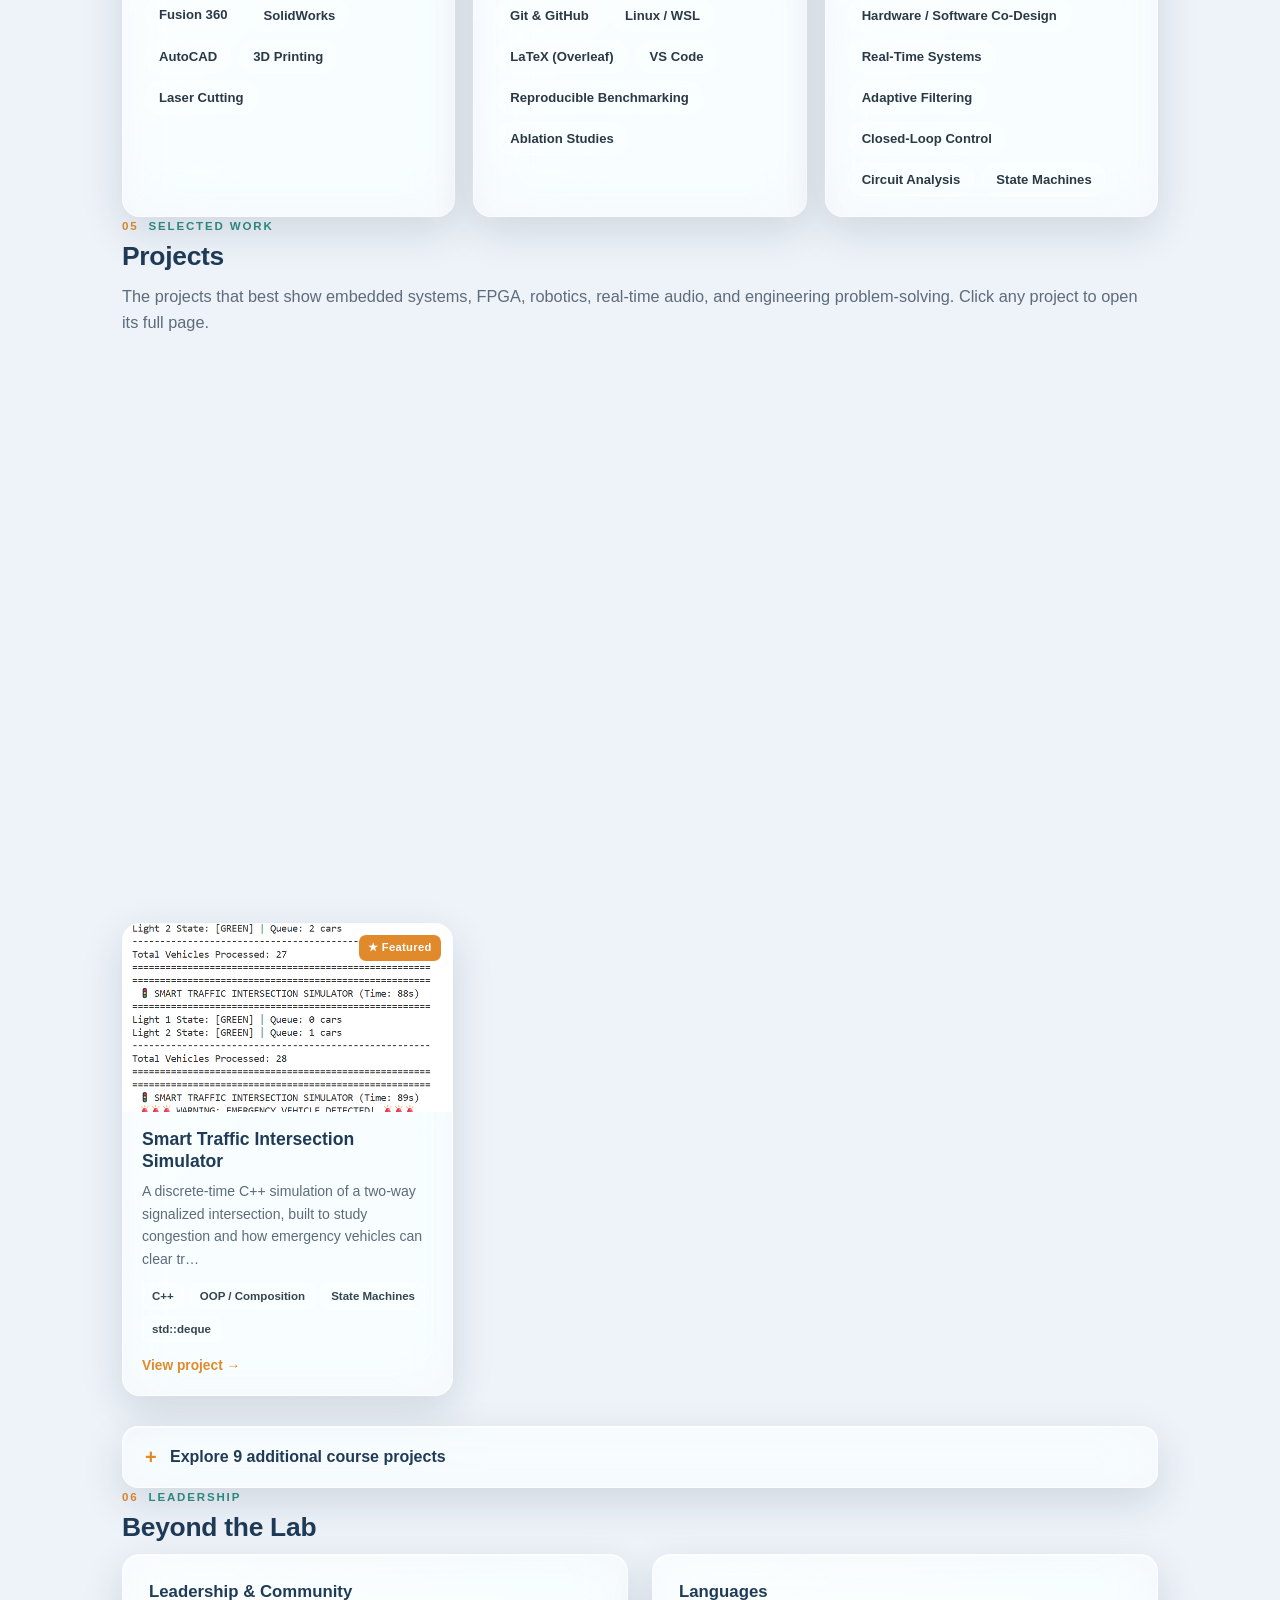
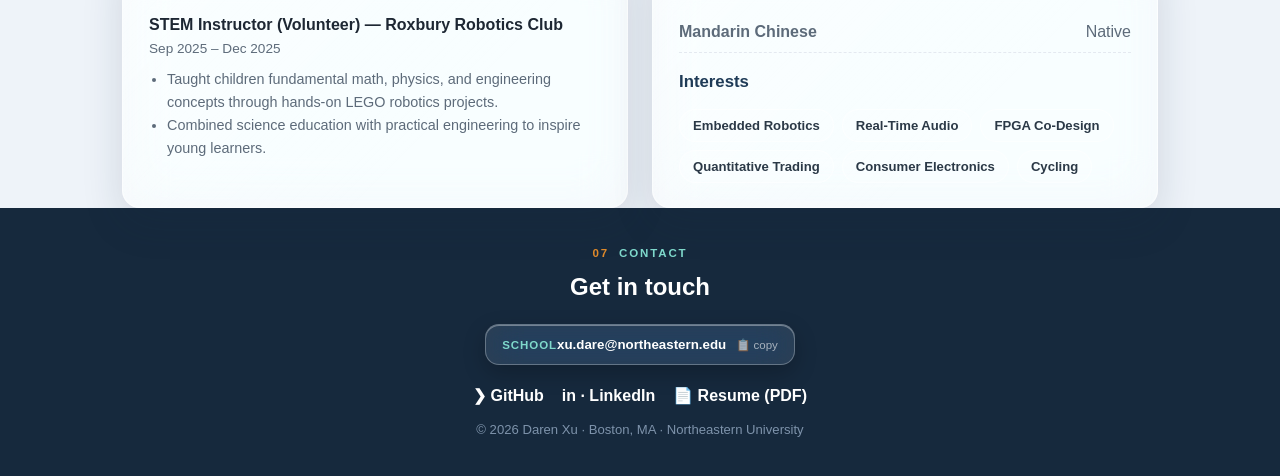
==== commit 857726e3: "Audit internship copy site-wide; fix leadership tense and languages - Qualify standalone metrics: ER" ====
--- a/index.html
+++ b/index.html
@@ -19,7 +19,7 @@
         <div class="eyebrow" style="color:#e9b27a"><span lang="en">Electrical Engineering · Northeastern University</span><span lang="zh">电气工程 · 东北大学</span></div>
         <h1>Daren <b>Xu</b></h1>
         <div class="role"><span lang="en">Embedded Systems · Real-Time Audio · FPGA</span><span lang="zh">嵌入式系统 · 实时音频 · FPGA</span></div>
-        <p class="lead"><span lang="en">I build at the boundary between hardware and software — FPGA peripherals and memory-mapped I/O, C++ control systems, and real-time audio DSP on embedded Linux. Most recently I wrote a full-duplex acoustic echo canceller, and the measurement toolchain to prove it works.</span><span lang="zh">我在软硬件的交界处做设计——FPGA 外设与内存映射 I/O、C++ 控制系统，以及嵌入式 Linux 上的实时音频 DSP。最近我写了一套全双工声学回声消除系统，以及用来证明它确实有效的测量工具链。</span></p>
+        <p class="lead"><span lang="en">I build at the boundary between hardware and software — FPGA peripherals and memory-mapped I/O, C++ control systems, and real-time audio DSP on embedded Linux. Most recently I wrote a full-duplex acoustic echo canceller that now runs on a robot, plus the simulator and metric suite I used to measure it.</span><span lang="zh">我在软硬件的交界处做设计——FPGA 外设与内存映射 I/O、C++ 控制系统，以及嵌入式 Linux 上的实时音频 DSP。最近我写了一套全双工声学回声消除系统，目前已在机器人上运行，还搭建了用来测量它的仿真器与评测体系。</span></p>
       </div>
       <div class="hero-art"><svg viewBox="0 0 620 330" xmlns="http://www.w3.org/2000/svg" preserveAspectRatio="xMidYMid meet" aria-hidden="true" style="width:100%;height:auto;display:block" font-family="Segoe UI,Arial">
 <defs><linearGradient id="hgA" x1="0" y1="0" x2="1" y2="1"><stop offset="0" stop-color="#f2b66c" stop-opacity=".95"/><stop offset="1" stop-color="#e08a2b" stop-opacity=".6"/></linearGradient>
@@ -56,8 +56,8 @@
   <div class="about-copy">
     <div class="eyebrow" data-index="01"><span lang="en">About</span><span lang="zh">关于</span></div>
     <h2 class="sec about-headline"><span class="headline-main"><span lang="en">Hardware meets software.</span><span lang="zh">软硬件协同设计。</span></span><span class="headline-sub"><span lang="en">From FPGA fabric to real-time DSP.</span><span lang="zh">从 FPGA 逻辑到实时 DSP。</span></span></h2>
-    <p class="sec-sub"><span lang="en">I&#x27;m an Electrical Engineering undergraduate at Northeastern University, focused on embedded systems, real-time audio, and FPGA-based robotics. I came to Northeastern through the NU-Immerse academic-English program. In my major coursework I&#x27;ve designed logic on FPGAs, built an autonomous walking robot, prototyped analog circuits, and written object-oriented C++; on internship I built a full-duplex acoustic echo canceller in Python for a robot intercom. Outside class, I teach math, physics, and engineering through LEGO robotics.</span><span lang="zh">我是东北大学电气工程专业的本科生，专注于嵌入式系统、实时音频与基于 FPGA 的机器人。我通过 NU-Immerse 学术英语项目进入东北大学。在专业课程中，我在 FPGA 上设计数字逻辑、搭建了一台自主步行机器人、制作并分析模拟电路，并编写面向对象的 C++；在实习中，我用 Python 为机器人对讲系统构建了一套全双工声学回声消除系统。课外，我还通过乐高机器人课程教授数学、物理与工程。</span></p>
-    <div class="telemetry reveal"><div><strong>26.8 dB</strong><span><span lang="en">Average ERLE, 15-scene suite</span><span lang="zh">15 场景平均 ERLE</span></span></div><div><strong>3,700 LOC</strong><span><span lang="en">Real-time AEC stack in Python</span><span lang="zh">Python 实时 AEC 代码栈</span></span></div><div><strong>3.8 / 4.0</strong><span><span lang="en">Current GPA</span><span lang="zh">当前 GPA</span></span></div></div>
+    <p class="sec-sub"><span lang="en">I&#x27;m an Electrical Engineering undergraduate at Northeastern University, focused on embedded systems, real-time audio, and FPGA-based robotics. I came to Northeastern through the NU-Immerse academic-English program. In my major coursework I&#x27;ve designed logic on FPGAs, built an autonomous walking robot, prototyped analog circuits, and written object-oriented C++; on internship I built a full-duplex acoustic echo canceller in Python for a robot intercom. Outside class, I taught math, physics, and engineering to children through LEGO robotics.</span><span lang="zh">我是东北大学电气工程专业的本科生，专注于嵌入式系统、实时音频与基于 FPGA 的机器人。我通过 NU-Immerse 学术英语项目进入东北大学。在专业课程中，我在 FPGA 上设计数字逻辑、搭建了一台自主步行机器人、制作并分析模拟电路，并编写面向对象的 C++；在实习中，我用 Python 为机器人对讲系统构建了一套全双工声学回声消除系统。课外，我曾通过乐高机器人课程给孩子们教授数学、物理与工程。</span></p>
+    <div class="telemetry reveal"><div><strong>26.8 dB</strong><span><span lang="en">Average ERLE, 15-scene simulation</span><span lang="zh">15 场景仿真平均 ERLE</span></span></div><div><strong>3,700 LOC</strong><span><span lang="en">Real-time AEC stack in Python</span><span lang="zh">Python 实时 AEC 代码栈</span></span></div><div><strong>3.8 / 4.0</strong><span><span lang="en">Current GPA</span><span lang="zh">当前 GPA</span></span></div></div>
   </div>
 </div></section>
 <section id="education" class="wrap reveal"><div class="eyebrow" data-index="02"><span lang="en">Education</span><span lang="zh">教育</span></div><h2 class="sec"><span lang="en">Education</span><span lang="zh">教育</span></h2>
@@ -69,7 +69,7 @@
 </section>
 <section id="experience" class="wrap"><div class="eyebrow" data-index="03"><span lang="en">Experience</span><span lang="zh">经历</span></div><h2 class="sec"><span lang="en">Internship Experience</span><span lang="zh">实习经历</span></h2>
   <p class="sec-sub"><span lang="en">Where the coursework met a real product constraint.</span><span lang="zh">课堂所学第一次面对真实的产品约束。</span></p>
-  <div class="experience-card card reveal"><div class="experience-top"><div><h3 class="experience-company"><span lang="en">Hangzhou Boomy Intelligent Technology Co., Ltd.</span><span lang="zh">杭州景业智能科技股份有限公司</span></h3><div class="experience-role"><span lang="en">Robotics R&amp;D Intern — Real-Time Audio / DSP</span><span lang="zh">机器人研发实习生 — 实时音频 / 数字信号处理</span></div></div><div class="experience-meta"><span lang="en">Hangzhou, China</span><span lang="zh">中国杭州</span><br><span lang="en">August 2026</span><span lang="zh">2026 年 8 月</span></div></div><ul><li><span lang="en">Designed and implemented the robot-side full-duplex acoustic echo cancellation stack for a robot-to-operator intercom on a Rockchip RK3588S SoC: a multichannel frequency-domain Kalman adaptive filter with Hammerstein saturation-basis modeling of loudspeaker nonlinearity, decision-directed Wiener residual suppression, and minimum-statistics noise reduction — 3,700 lines of Python (numpy / scipy) across 16 modules.</span><span lang="zh">为机器人与操作员之间的对讲系统设计并实现了机器人端的全双工声学回声消除（AEC）软件栈，运行于瑞芯微 RK3588S SoC：多通道频域卡尔曼自适应滤波器、建模扩声器非线性的 Hammerstein 饱和基扩展、判决引导的维纳残余抑制，以及基于最小值统计的降噪 —— 共 3,700 行 Python（numpy / scipy），16 个模块。</span></li><li><span lang="en">Built a 15-scene acoustic simulator and a gaming-resistant metric suite after establishing that the standard ERLE metric rewards half-duplex microphone gating; the delivered configuration averages 26.8 dB ERLE and 15.3 dB noise attenuation across the suite at 21 ms algorithmic latency and 9.9% of one core.</span><span lang="zh">在确认业界常用的 ERLE 指标会奖励“静音麦克风”的半双工行为后，构建了 15 个场景的声学仿真器与一套抗指标操纵的评测体系；交付配置在全部场景上平均达到 26.8 dB ERLE 与 15.3 dB 噪声衰减，算法延迟 21 ms，占单核 9.9%。</span></li><li><span lang="en">Diagnosed loudspeaker distortion as saturation rather than polynomial after measuring 70,000× crest-factor amplification and 1e9+ condition numbers on speech, replacing the diverging polynomial basis with a bounded tanh basis and fixing a failure mode where nonlinear branches absorbed 95% of filter energy.</span><span lang="zh">实测语音下三次多项式基的峰值因数放大达 70,000 倍、相关矩阵条件数超过 1e9，据此判定扩声器失真的本质是饱和而非多项式，遂用有界的 tanh 饱和基替换发散的多项式基，解决了非线性分支吞掩 95% 滤波器能量的故障模式。</span></li><li><span lang="en">Eliminated clock drift architecturally by running playback and capture in one duplex callback on a single sound card; brought up and calibrated the audio path across two SoC platforms (Raspberry Pi 4B, LubanCat-4) and traced a 6 dB performance ceiling to board supply noise, cutting the microphone noise floor by 16 dB.</span><span lang="zh">通过将播放与采集放入同一声卡的单个双工回调，从架构上消除了时钟漂移；在两个 SoC 平台（Raspberry Pi 4B、LubanCat-4）完成音频通路的硬件调试与标定，并将 6 dB 的性能天花板定位为板级供电噪声，使麦克风底噪降低 16 dB。</span></li></ul><div class="experience-footer"><div class="experience-metrics"><div class="experience-metric"><strong>26.8 dB</strong><span><span lang="en">Average ERLE, 15-scene suite</span><span lang="zh">15 场景平均 ERLE</span></span></div><div class="experience-metric"><strong>21 ms</strong><span><span lang="en">Algorithmic latency</span><span lang="zh">算法延迟</span></span></div><div class="experience-metric"><strong>9.9%</strong><span><span lang="en">Of one CPU core</span><span lang="zh">单个 CPU 核心占用</span></span></div><div class="experience-metric"><strong>3,700</strong><span><span lang="en">Lines of Python, 16 modules</span><span lang="zh">Python 代码行数，16 个模块</span></span></div></div><a class="btn btn-primary" href="projects/full-duplex-acoustic-echo-cancellation-for-a-rob.html"><span lang="en">View internship project →</span><span lang="zh">查看实习项目 →</span></a></div></div>
+  <div class="experience-card card reveal"><div class="experience-top"><div><h3 class="experience-company"><span lang="en">Hangzhou Boomy Intelligent Technology Co., Ltd.</span><span lang="zh">杭州景业智能科技股份有限公司</span></h3><div class="experience-role"><span lang="en">Robotics R&amp;D Intern — Real-Time Audio / DSP</span><span lang="zh">机器人研发实习生 — 实时音频 / 数字信号处理</span></div></div><div class="experience-meta"><span lang="en">Hangzhou, China</span><span lang="zh">中国杭州</span><br><span lang="en">August 2026</span><span lang="zh">2026 年 8 月</span></div></div><ul><li><span lang="en">Designed and implemented the robot-side full-duplex acoustic echo cancellation stack for a robot-to-operator intercom, now running on the robot’s Rockchip RK3588S SoC: a multichannel frequency-domain Kalman adaptive filter with Hammerstein saturation-basis modeling of loudspeaker nonlinearity, decision-directed Wiener residual suppression, and minimum-statistics noise reduction — 3,700 lines of Python (numpy / scipy) across 16 modules.</span><span lang="zh">为机器人与操作员之间的对讲系统设计并实现了机器人端的全双工声学回声消除（AEC）软件栈，现已运行于机器人上的瑞芯微 RK3588S SoC：多通道频域卡尔曼自适应滤波器、建模扬声器非线性的 Hammerstein 饱和基扩展、判决引导的维纳残余抑制，以及基于最小值统计的降噪 —— 共 3,700 行 Python（numpy / scipy），16 个模块。</span></li><li><span lang="en">Built a 15-scene acoustic simulator and a manipulation-resistant metric suite after establishing that the standard ERLE metric rewards half-duplex microphone gating; the delivered configuration averages 26.8 dB ERLE and 15.3 dB noise attenuation across the suite at 21 ms algorithmic latency, using 9.9% of one core on a development machine.</span><span lang="zh">在确认业界常用的 ERLE 指标会奖励“静音麦克风”的半双工行为后，构建了 15 个场景的声学仿真器与一套抗指标操纵的评测体系；交付配置在全部场景上平均达到 26.8 dB ERLE 与 15.3 dB 噪声衰减，算法延迟 21 ms，在开发机上占用单核 9.9%。</span></li><li><span lang="en">Diagnosed loudspeaker distortion as saturation rather than polynomial after measuring 70,000× crest-factor amplification and 1e9+ condition numbers on speech, replacing the diverging polynomial basis with a bounded tanh basis and fixing a failure mode where nonlinear branches absorbed 95% of filter energy.</span><span lang="zh">实测语音下三次多项式基的峰值因数放大达 70,000 倍、相关矩阵条件数超过 1e9，据此判定扬声器失真的本质是饱和而非多项式，遂用有界的 tanh 饱和基替换发散的多项式基，解决了非线性分支吞掉 95% 滤波器能量的故障模式。</span></li><li><span lang="en">Eliminated clock drift architecturally by running playback and capture in one duplex callback on a single sound card; brought up and calibrated the audio path across two SoC platforms (Raspberry Pi 4B, LubanCat-4) and traced a 6 dB performance ceiling to board supply noise, cutting the microphone noise floor by 16 dB.</span><span lang="zh">通过将播放与采集放入同一声卡的单个双工回调，从架构上消除了时钟漂移；在两个 SoC 平台（Raspberry Pi 4B、LubanCat-4）完成音频通路的硬件调试与标定，并将 6 dB 的性能天花板定位为板级供电噪声，使麦克风底噪降低 16 dB。</span></li></ul><div class="experience-footer"><div class="experience-metrics"><div class="experience-metric"><strong>26.8 dB</strong><span><span lang="en">Average ERLE, 15-scene simulation</span><span lang="zh">15 场景仿真平均 ERLE</span></span></div><div class="experience-metric"><strong>21 ms</strong><span><span lang="en">Algorithmic latency</span><span lang="zh">算法延迟</span></span></div><div class="experience-metric"><strong>9.9%</strong><span><span lang="en">Of one core, dev machine</span><span lang="zh">单核占用（开发机）</span></span></div><div class="experience-metric"><strong>3,700</strong><span><span lang="en">Lines of Python, 16 modules</span><span lang="zh">Python 代码行数，16 个模块</span></span></div></div><a class="btn btn-primary" href="projects/full-duplex-acoustic-echo-cancellation-for-a-rob.html"><span lang="en">View internship project →</span><span lang="zh">查看实习项目 →</span></a></div></div>
 </section>
 <section id="skills" class="wrap"><div class="eyebrow" data-index="04"><span lang="en">Toolbox</span><span lang="zh">工具箱</span></div><h2 class="sec"><span lang="en">Technical Skills</span><span lang="zh">专业技能</span></h2>
   <p class="sec-sub"><span lang="en">Languages, hardware, and tools I&#x27;ve used in coursework, on internship, and in personal projects.</span><span lang="zh">我在课程、实习与个人项目中使用过的编程语言、硬件和工具。</span></p>
@@ -107,9 +107,9 @@
   <div class="mini card reveal"><h4><span lang="en">Leadership &amp; Community</span><span lang="zh">领导力与社区</span></h4>
     <div class="role2"><span lang="en">STEM Instructor (Volunteer) — Roxbury Robotics Club</span><span lang="zh">STEM 讲师（志愿者）— Roxbury 机器人俱乐部</span></div>
     <div class="dt"><span lang="en">Sep 2025 – Dec 2025</span><span lang="zh">2025 年 9 月 – 12 月</span></div>
-    <ul><li><span lang="en">Teach children fundamental math, physics, and engineering concepts through hands-on LEGO robotics projects.</span><span lang="zh">通过动手的乐高机器人项目，向孩子们教授数学、物理和工程的基础概念。</span></li>
-        <li><span lang="en">Combine science education with practical engineering to inspire young learners.</span><span lang="zh">将科学教育与工程实践相结合，启发年轻学习者。</span></li></ul></div>
-  <div class="mini card reveal"><h4><span lang="en">Languages</span><span lang="zh">语言</span></h4><div class="lang-row"><b><span lang="en">Mandarin Chinese</span><span lang="zh">中文（普通话）</span></b><span><span lang="en">Native</span><span lang="zh">母语</span></span></div><div class="lang-row"><b><span lang="en">English</span><span lang="zh">英语</span></b><span><span lang="en">Professional working proficiency</span><span lang="zh">专业工作能力</span></span></div>
+    <ul><li><span lang="en">Taught children fundamental math, physics, and engineering concepts through hands-on LEGO robotics projects.</span><span lang="zh">通过动手的乐高机器人项目，向孩子们教授数学、物理和工程的基础概念。</span></li>
+        <li><span lang="en">Combined science education with practical engineering to inspire young learners.</span><span lang="zh">将科学教育与工程实践相结合，启发年轻学习者。</span></li></ul></div>
+  <div class="mini card reveal"><h4><span lang="en">Languages</span><span lang="zh">语言</span></h4><div class="lang-row"><b><span lang="en">Mandarin Chinese</span><span lang="zh">中文（普通话）</span></b><span><span lang="en">Native</span><span lang="zh">母语</span></span></div>
     <h4 style="margin-top:16px"><span lang="en">Interests</span><span lang="zh">兴趣爱好</span></h4><div class="chips"><span class="chip"><span lang="en">Embedded Robotics</span><span lang="zh">嵌入式机器人</span></span><span class="chip"><span lang="en">Real-Time Audio</span><span lang="zh">实时音频</span></span><span class="chip"><span lang="en">FPGA Co-Design</span><span lang="zh">FPGA 协同设计</span></span><span class="chip"><span lang="en">Quantitative Trading</span><span lang="zh">量化交易</span></span><span class="chip"><span lang="en">Consumer Electronics</span><span lang="zh">消费电子</span></span><span class="chip"><span lang="en">Cycling</span><span lang="zh">骑行</span></span></div></div>
 </div></section>
 </main>
